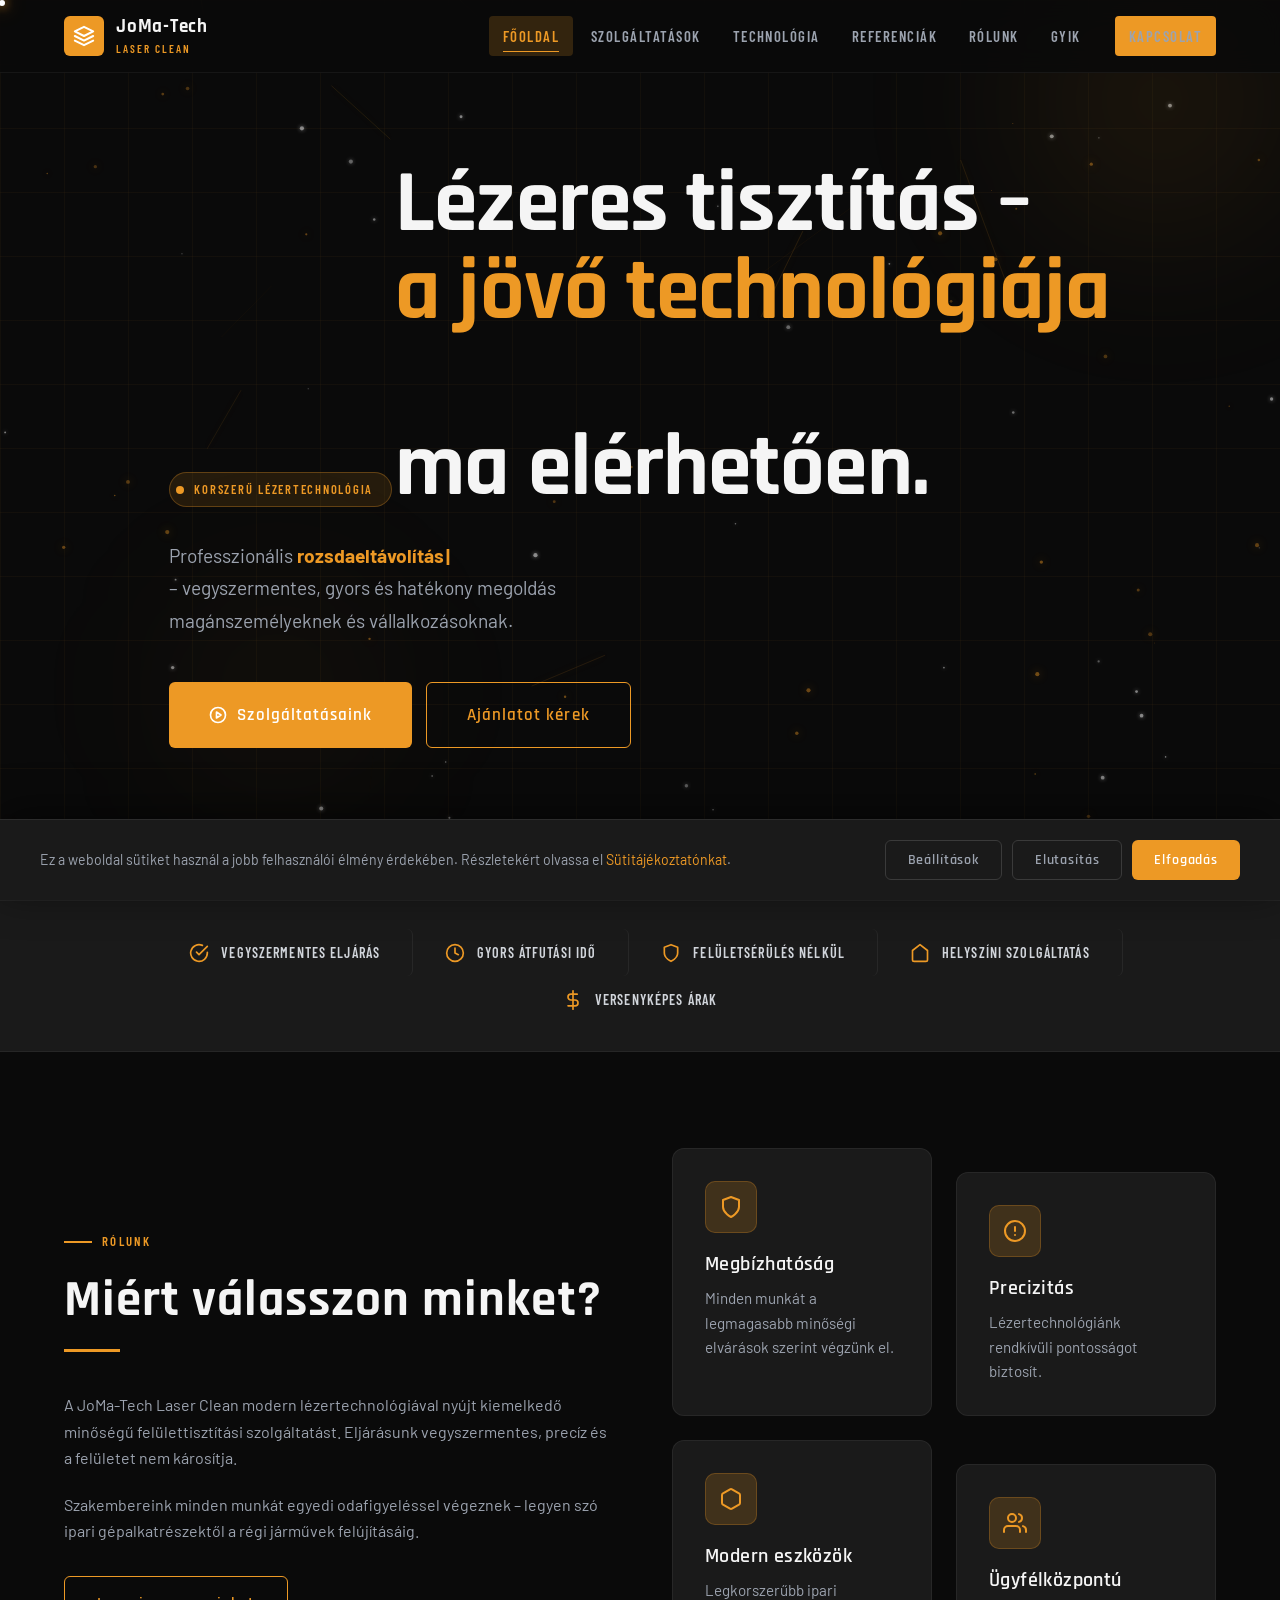
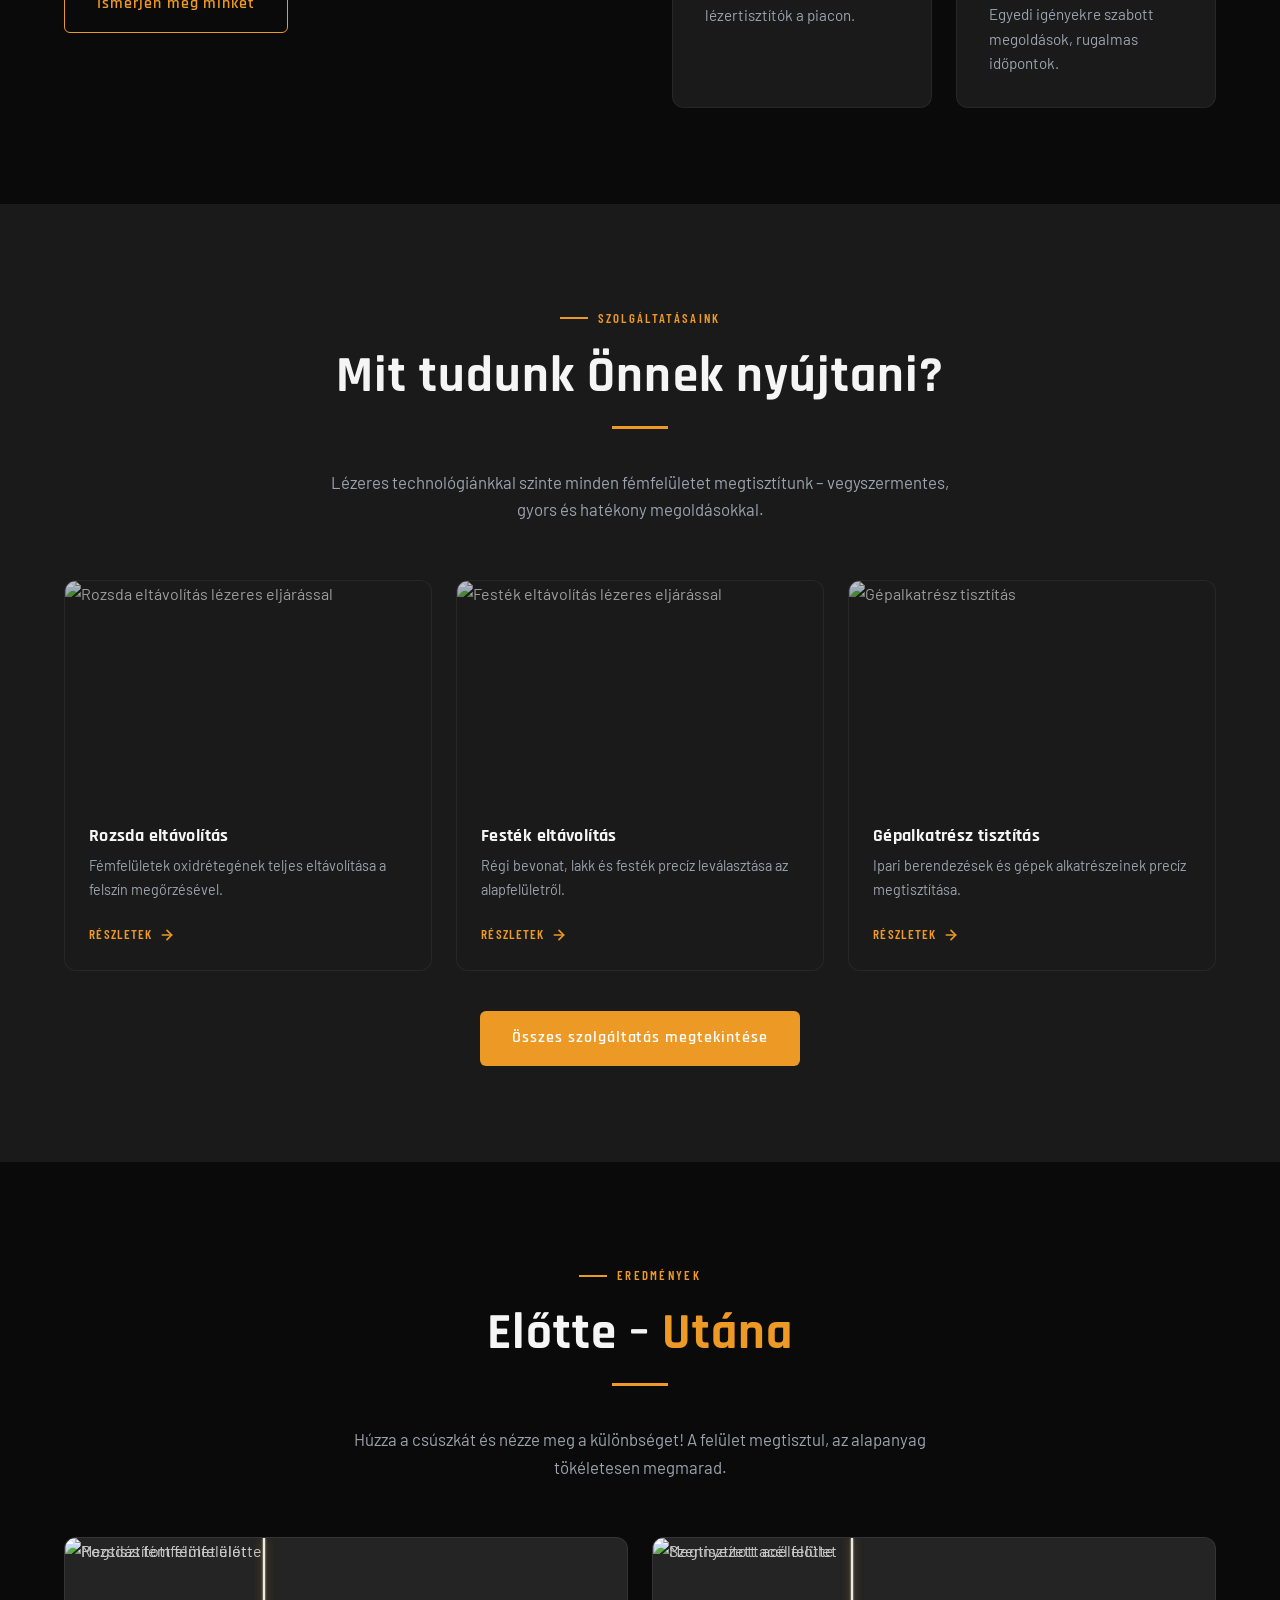
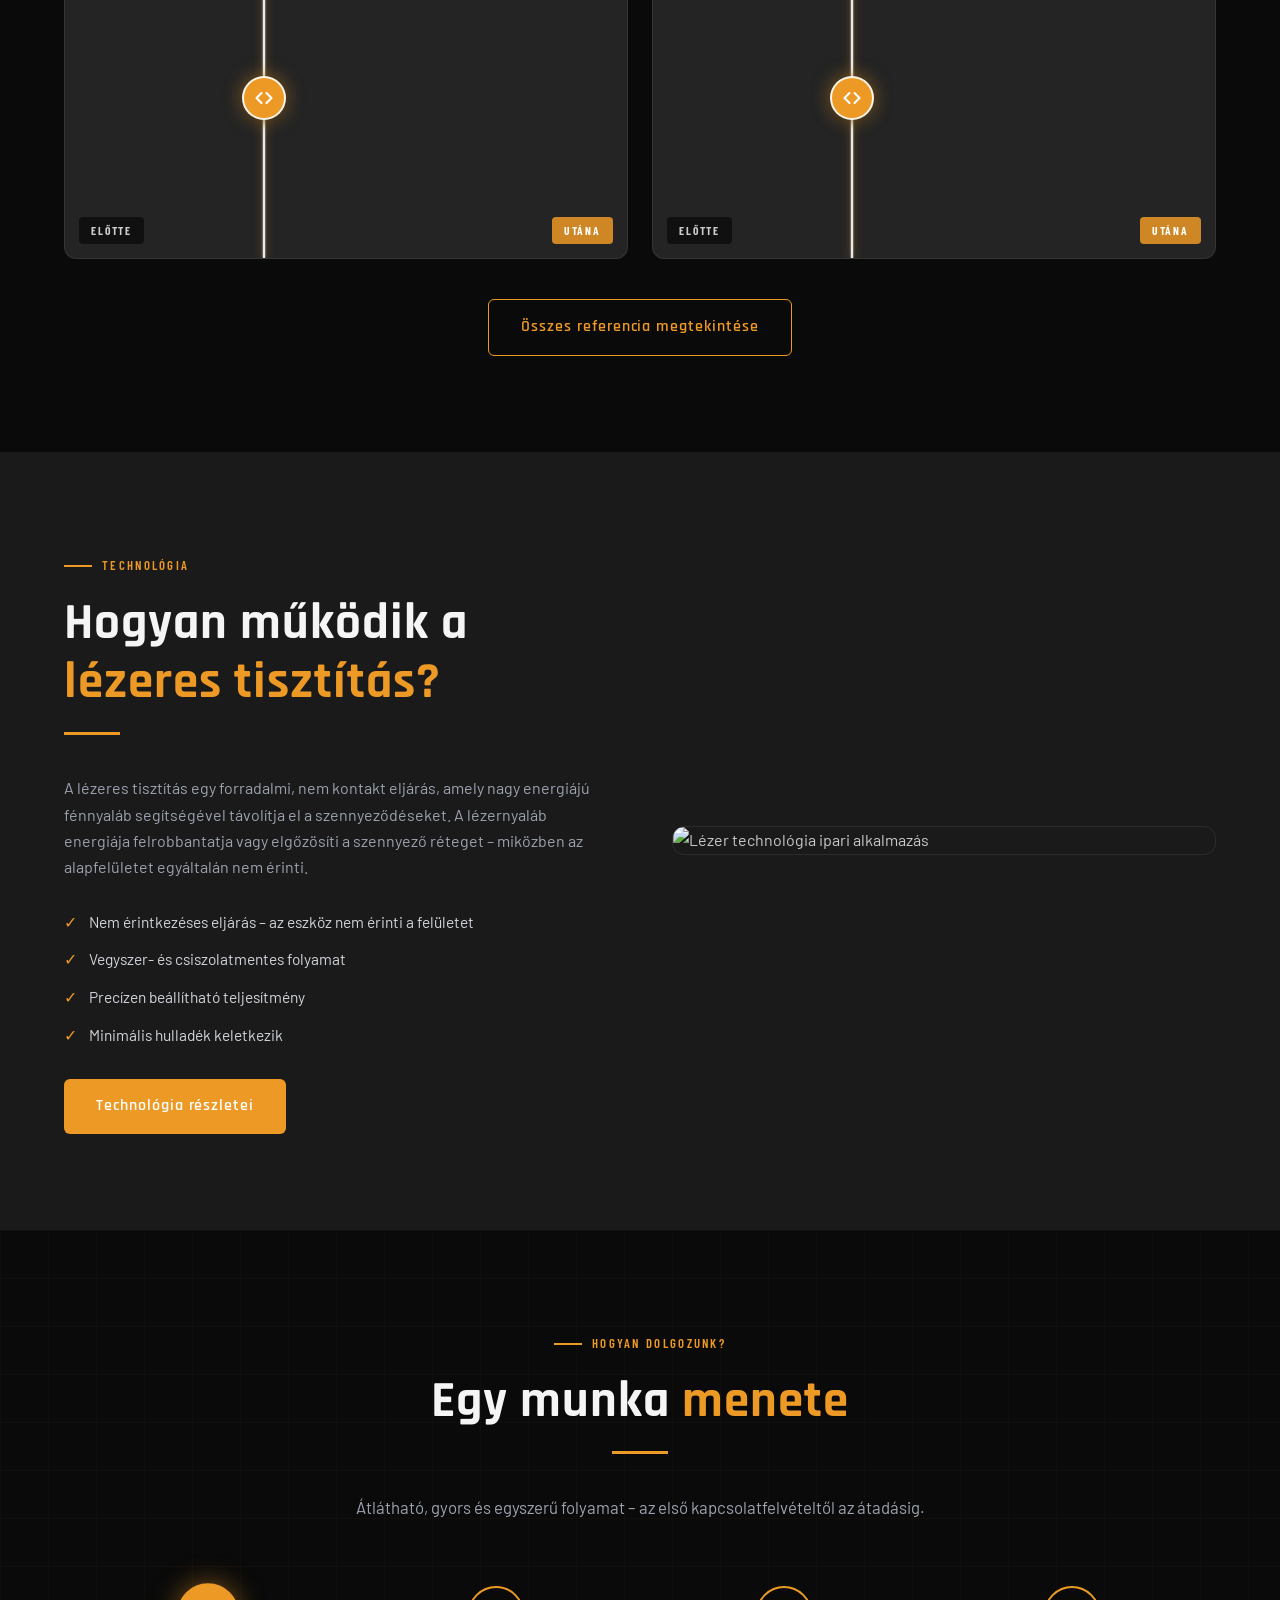
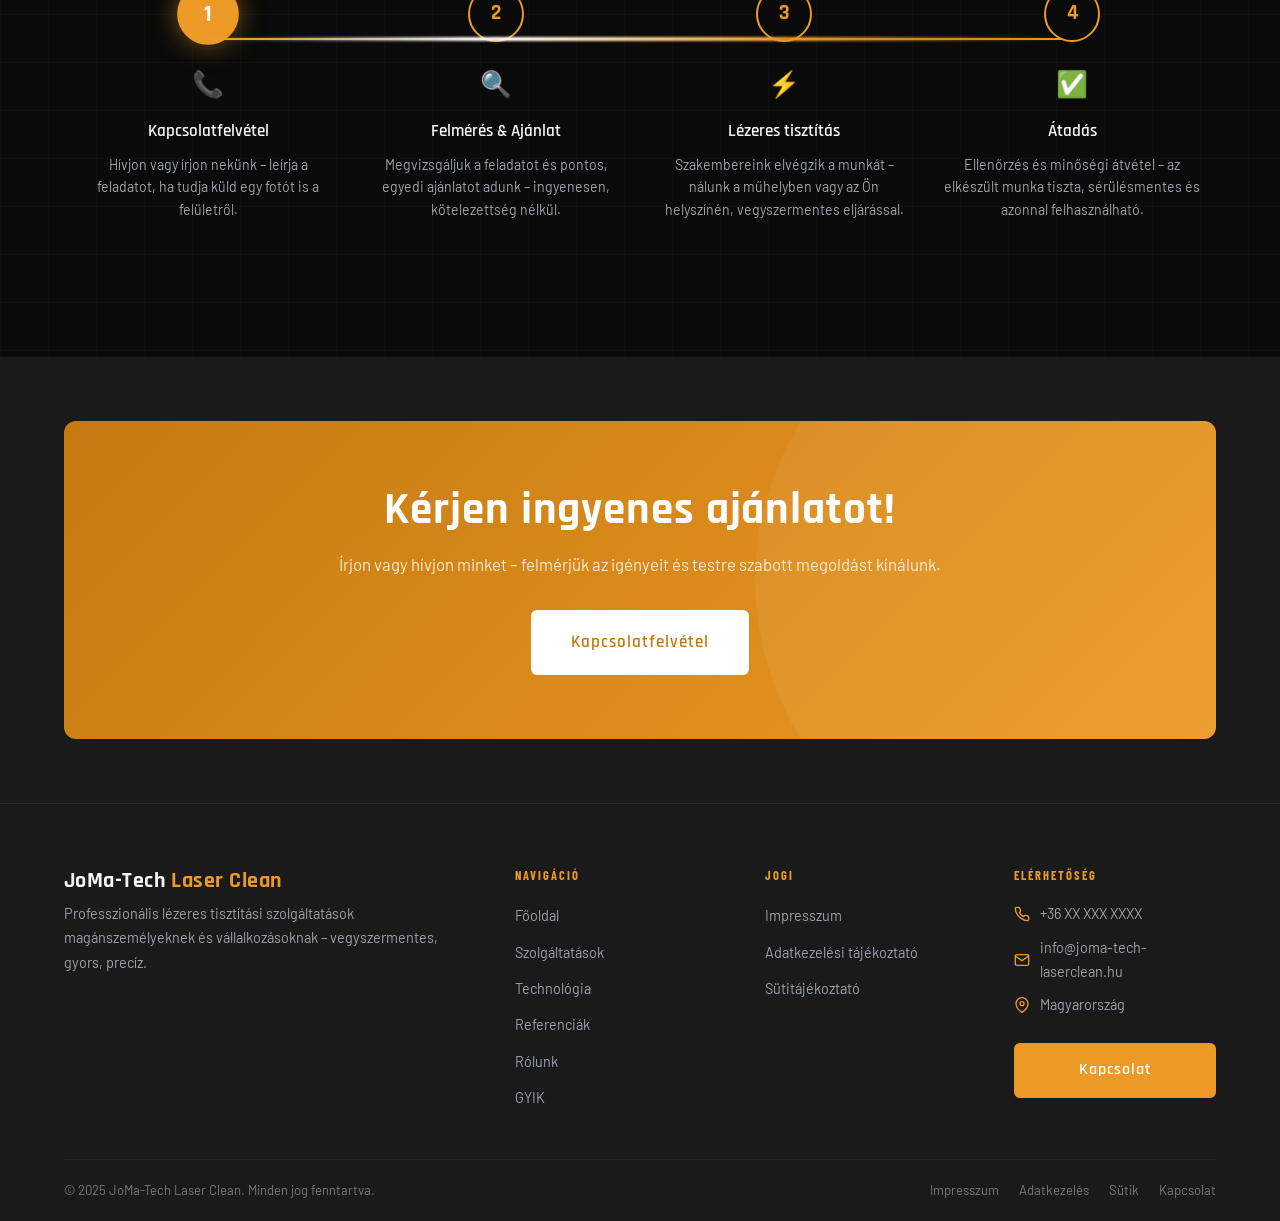
==== index.html @ 131045b5 "Add files via upload" ====
<!DOCTYPE html>
<html lang="hu">
<head>
  <meta charset="UTF-8">
  <meta name="viewport" content="width=device-width, initial-scale=1.0">
  <meta name="description" content="Lézeres rozsdaeltávolítás, festékeltávolítás és fémtisztítás vegyszermentes technológiával. Gyors, precíz, helyszíni szolgáltatás magánszemélyeknek és vállalkozásoknak.">
  <meta name="keywords" content="lézeres tisztítás, rozsdaeltávolítás, festékeltávolítás, fémtisztítás, lézer tisztítás, JoMa-Tech, Laser Clean, vegyszermentes tisztítás">
  <meta name="author" content="JoMa-Tech Laser Clean">
  <meta name="robots" content="index, follow">
  <meta name="theme-color" content="#ED9925">
  <link rel="canonical" href="https://joma-tech-laserclean.hu/">

  <!-- Open Graph -->
  <meta property="og:type" content="website">
  <meta property="og:title" content="JoMa-Tech Laser Clean – Professzionális Lézeres Tisztítás Magyarországon">
  <meta property="og:description" content="Lézeres rozsdaeltávolítás, festékeltávolítás és fémtisztítás vegyszermentes technológiával. Gyors, precíz, helyszíni szolgáltatás magánszemélyeknek és vállalkozásoknak.">
  <meta property="og:url" content="https://joma-tech-laserclean.hu/">
  <meta property="og:image" content="https://joma-tech-laserclean.hu/assets/img/og-image.jpg">
  <meta property="og:image:width" content="1200">
  <meta property="og:image:height" content="630">
  <meta property="og:locale" content="hu_HU">
  <meta property="og:site_name" content="JoMa-Tech Laser Clean">

  <!-- Twitter Card -->
  <meta name="twitter:card" content="summary_large_image">
  <meta name="twitter:title" content="JoMa-Tech Laser Clean – Professzionális Lézeres Tisztítás Magyarországon">
  <meta name="twitter:description" content="Lézeres rozsdaeltávolítás, festékeltávolítás és fémtisztítás vegyszermentes technológiával. Gyors, precíz, helyszíni szolgáltatás magánszemélyeknek és vállalkozásoknak.">
  <meta name="twitter:image" content="https://joma-tech-laserclean.hu/assets/img/og-image.jpg">

  <title>JoMa-Tech Laser Clean – Professzionális Lézeres Tisztítás Magyarországon</title>
  <link rel="stylesheet" href="assets/css/style.css">
  <link rel="preconnect" href="https://fonts.googleapis.com">
  <link rel="preconnect" href="https://fonts.gstatic.com" crossorigin>
  <script type="application/ld+json">
  {
    "@context": "https://schema.org",
    "@type": "LocalBusiness",
    "name": "JoMa-Tech Laser Clean",
    "url": "https://joma-tech-laserclean.hu/",
    "description": "Lézeres rozsdaeltávolítás, festékeltávolítás és fémtisztítás vegyszermentes technológiával. Gyors, precíz, helyszíni szolgáltatás magánszemélyeknek és vállalkozásoknak.",
    "logo": "https://joma-tech-laserclean.hu/assets/img/logo.png",
    "image": "https://joma-tech-laserclean.hu/assets/img/og-image.jpg", "serviceType": "Lézeres tisztítás", "areaServed": "Magyarország", "priceRange": "$$"
  }
  </script>
</head>
<body>

<!-- HEADER -->
<header id="site-header">
  <div class="container">
    <nav class="nav-wrap">
      <a href="index.html" class="nav-logo">
        <div class="nav-logo-icon">
          <svg width="22" height="22" viewBox="0 0 24 24" fill="none" stroke="#fff" stroke-width="2.2" stroke-linecap="round" stroke-linejoin="round"><path d="M12 2L2 7l10 5 10-5-10-5z"/><path d="M2 17l10 5 10-5"/><path d="M2 12l10 5 10-5"/></svg>
        </div>
        <div class="nav-logo-text">
          <strong>JoMa-Tech</strong>
          <span>Laser Clean</span>
        </div>
      </a>
      <div class="nav-links">
        <a href="index.html" class="active">Főoldal</a>
        <a href="szolgaltatasok.html">Szolgáltatások</a>
        <a href="technologia.html">Technológia</a>
        <a href="referenciak.html">Referenciák</a>
        <a href="rolunk.html">Rólunk</a>
        <a href="gyik.html">GYIK</a>
        <a href="kapcsolat.html" class="nav-cta btn btn-primary">Kapcsolat</a>
      </div>
      <button class="nav-toggle" aria-label="Menü megnyitása">
        <span></span><span></span><span></span>
      </button>
    </nav>
    <nav class="nav-mobile">
      <a href="index.html">Főoldal</a>
      <a href="szolgaltatasok.html">Szolgáltatások</a>
      <a href="technologia.html">Technológia</a>
      <a href="referenciak.html">Referenciák</a>
      <a href="rolunk.html">Rólunk</a>
      <a href="gyik.html">GYIK</a>
      <a href="kapcsolat.html" class="btn btn-primary">Kapcsolatfelvétel</a>
    </nav>
  </div>
</header>

<!-- HERO -->
<section class="hero">
  <div class="hero-bg">
    <img src="https://images.unsplash.com/photo-1565793298595-6a879b1d9492?w=1600&q=80" alt="Lézeres fémtisztítás műhely" loading="eager">
  </div>
  <div class="hero-grid"></div>
  <canvas id="laser-canvas" aria-hidden="true"></canvas>
  <div class="hero-orb hero-orb-1" aria-hidden="true"></div>
  <div class="hero-orb hero-orb-2" aria-hidden="true"></div>
  <div class="container">
    <div class="hero-content">
      <div class="hero-badge">
        <span class="hero-badge-dot"></span>
        <span>Korszerű lézertechnológia</span>
      </div>
      <h1 class="glitch" data-text="Lézeres tisztítás">
        Lézeres tisztítás –<br>
        <em>a jövő technológiája</em><br>
        ma elérhetően.
      </h1>
      <p class="hero-desc">
        Professzionális <strong id="typewriter-text" style="color:var(--orange);min-width:180px;display:inline-block;"></strong><br>
        – vegyszermentes, gyors és hatékony megoldás magánszemélyeknek és vállalkozásoknak.
      </p>
      <div class="hero-actions">
        <a href="szolgaltatasok.html" class="btn btn-primary btn-lg">
          <svg width="18" height="18" viewBox="0 0 24 24" fill="none" stroke="currentColor" stroke-width="2.2" stroke-linecap="round" stroke-linejoin="round"><circle cx="12" cy="12" r="10"/><polygon points="10,8 16,12 10,16"/></svg>
          Szolgáltatásaink
        </a>
        <a href="kapcsolat.html" class="btn btn-outline btn-lg">Ajánlatot kérek</a>
      </div>
    </div>
  </div>
</section>

<!-- FEATURE STRIP -->
<div class="feature-strip">
  <div class="container">
    <div class="feature-strip-inner">
      <div class="feature-strip-item">
        <svg class="feature-strip-icon" width="20" height="20" viewBox="0 0 24 24" fill="none" stroke="currentColor" stroke-width="2" stroke-linecap="round" stroke-linejoin="round"><path d="M22 11.08V12a10 10 0 1 1-5.93-9.14"/><polyline points="22 4 12 14.01 9 11.01"/></svg>
        <span class="feature-strip-text">Vegyszermentes eljárás</span>
      </div>
      <div class="feature-strip-item">
        <svg class="feature-strip-icon" width="20" height="20" viewBox="0 0 24 24" fill="none" stroke="currentColor" stroke-width="2" stroke-linecap="round" stroke-linejoin="round"><circle cx="12" cy="12" r="10"/><polyline points="12 6 12 12 16 14"/></svg>
        <span class="feature-strip-text">Gyors átfutási idő</span>
      </div>
      <div class="feature-strip-item">
        <svg class="feature-strip-icon" width="20" height="20" viewBox="0 0 24 24" fill="none" stroke="currentColor" stroke-width="2" stroke-linecap="round" stroke-linejoin="round"><path d="M12 22s8-4 8-10V5l-8-3-8 3v7c0 6 8 10 8 10z"/></svg>
        <span class="feature-strip-text">Felületsérülés nélkül</span>
      </div>
      <div class="feature-strip-item">
        <svg class="feature-strip-icon" width="20" height="20" viewBox="0 0 24 24" fill="none" stroke="currentColor" stroke-width="2" stroke-linecap="round" stroke-linejoin="round"><path d="M3 9l9-7 9 7v11a2 2 0 0 1-2 2H5a2 2 0 0 1-2-2z"/></svg>
        <span class="feature-strip-text">Helyszíni szolgáltatás</span>
      </div>
      <div class="feature-strip-item">
        <svg class="feature-strip-icon" width="20" height="20" viewBox="0 0 24 24" fill="none" stroke="currentColor" stroke-width="2" stroke-linecap="round" stroke-linejoin="round"><line x1="12" y1="1" x2="12" y2="23"/><path d="M17 5H9.5a3.5 3.5 0 0 0 0 7h5a3.5 3.5 0 0 1 0 7H6"/></svg>
        <span class="feature-strip-text">Versenyképes árak</span>
      </div>
    </div>
  </div>
</div>

<!-- ABOUT SHORT -->
<section class="section-pad">
  <div class="container">
    <div class="layout-two-col">
      <div data-aos="slide-right">
        <span class="section-label">Rólunk</span>
        <h2 class="section-title">Miért válasszon minket?</h2>
        <div class="divider"></div>
        <p class="text-silver mb-20">A JoMa-Tech Laser Clean modern lézertechnológiával nyújt kiemelkedő minőségű felülettisztítási szolgáltatást. Eljárásunk vegyszermentes, precíz és a felületet nem károsítja.</p>
        <p class="text-silver mb-32">Szakembereink minden munkát egyedi odafigyeléssel végeznek – legyen szó ipari gépalkatrészektől a régi járművek felújításáig.</p>
        <a href="rolunk.html" class="btn btn-outline">Ismerjen meg minket</a>
      </div>
      <div data-aos="slide-left" class="grid-2">
        <div class="card">
          <div class="card-icon"><svg width="24" height="24" viewBox="0 0 24 24" fill="none" stroke="currentColor" stroke-width="2" stroke-linecap="round" stroke-linejoin="round"><path d="M12 22s8-4 8-10V5l-8-3-8 3v7c0 6 8 10 8 10z"/></svg></div>
          <h3>Megbízhatóság</h3>
          <p>Minden munkát a legmagasabb minőségi elvárások szerint végzünk el.</p>
        </div>
        <div class="card card-offset">
          <div class="card-icon"><svg width="24" height="24" viewBox="0 0 24 24" fill="none" stroke="currentColor" stroke-width="2" stroke-linecap="round" stroke-linejoin="round"><circle cx="12" cy="12" r="10"/><line x1="12" y1="8" x2="12" y2="12"/><line x1="12" y1="16" x2="12.01" y2="16"/></svg></div>
          <h3>Precizitás</h3>
          <p>Lézertechnológiánk rendkívüli pontosságot biztosít.</p>
        </div>
        <div class="card">
          <div class="card-icon"><svg width="24" height="24" viewBox="0 0 24 24" fill="none" stroke="currentColor" stroke-width="2" stroke-linecap="round" stroke-linejoin="round"><path d="M21 16V8a2 2 0 0 0-1-1.73l-7-4a2 2 0 0 0-2 0l-7 4A2 2 0 0 0 3 8v8a2 2 0 0 0 1 1.73l7 4a2 2 0 0 0 2 0l7-4A2 2 0 0 0 21 16z"/></svg></div>
          <h3>Modern eszközök</h3>
          <p>Legkorszerűbb ipari lézertisztítók a piacon.</p>
        </div>
        <div class="card card-offset">
          <div class="card-icon"><svg width="24" height="24" viewBox="0 0 24 24" fill="none" stroke="currentColor" stroke-width="2" stroke-linecap="round" stroke-linejoin="round"><path d="M17 21v-2a4 4 0 0 0-4-4H5a4 4 0 0 0-4 4v2"/><circle cx="9" cy="7" r="4"/><path d="M23 21v-2a4 4 0 0 0-3-3.87"/><path d="M16 3.13a4 4 0 0 1 0 7.75"/></svg></div>
          <h3>Ügyfélközpontú</h3>
          <p>Egyedi igényekre szabott megoldások, rugalmas időpontok.</p>
        </div>
      </div>
    </div>
  </div>
</section>

<!-- SERVICES PREVIEW -->
<section class="section-pad bg-anthracite">
  <div class="container">
    <div class="text-center" data-aos="fade-up">
      <span class="section-label">Szolgáltatásaink</span>
      <h2 class="section-title">Mit tudunk Önnek nyújtani?</h2>
      <div class="divider center"></div>
      <p class="section-sub center">Lézeres technológiánkkal szinte minden fémfelületet megtisztítunk – vegyszermentes, gyors és hatékony megoldásokkal.</p>
    </div>
    <div class="grid-3 mb-40">
      <div class="service-card" data-aos="fade-up">
        <img class="service-card-img" src="https://images.unsplash.com/photo-1558618666-fcd25c85cd64?w=600&q=75" alt="Rozsda eltávolítás lézeres eljárással" loading="lazy">
        <div class="service-card-body">
          <h3>Rozsda eltávolítás</h3>
          <p>Fémfelületek oxidrétegének teljes eltávolítása a felszín megőrzésével.</p>
          <a href="szolgaltatasok.html#rozsda" class="service-card-arrow">Részletek <svg width="16" height="16" viewBox="0 0 24 24" fill="none" stroke="currentColor" stroke-width="2.5" stroke-linecap="round" stroke-linejoin="round"><line x1="5" y1="12" x2="19" y2="12"/><polyline points="12 5 19 12 12 19"/></svg></a>
        </div>
      </div>
      <div class="service-card" data-aos="fade-up" data-aos-delay="100">
        <img class="service-card-img" src="https://images.unsplash.com/photo-1504328345606-18bbc8c9d7d1?w=600&q=75" alt="Festék eltávolítás lézeres eljárással" loading="lazy">
        <div class="service-card-body">
          <h3>Festék eltávolítás</h3>
          <p>Régi bevonat, lakk és festék precíz leválasztása az alapfelületről.</p>
          <a href="szolgaltatasok.html#festek" class="service-card-arrow">Részletek <svg width="16" height="16" viewBox="0 0 24 24" fill="none" stroke="currentColor" stroke-width="2.5" stroke-linecap="round" stroke-linejoin="round"><line x1="5" y1="12" x2="19" y2="12"/><polyline points="12 5 19 12 12 19"/></svg></a>
        </div>
      </div>
      <div class="service-card" data-aos="fade-up" data-aos-delay="200">
        <img class="service-card-img" src="https://images.unsplash.com/photo-1581091226825-a6a2a5aee158?w=600&q=75" alt="Gépalkatrész tisztítás" loading="lazy">
        <div class="service-card-body">
          <h3>Gépalkatrész tisztítás</h3>
          <p>Ipari berendezések és gépek alkatrészeinek precíz megtisztítása.</p>
          <a href="szolgaltatasok.html#gep" class="service-card-arrow">Részletek <svg width="16" height="16" viewBox="0 0 24 24" fill="none" stroke="currentColor" stroke-width="2.5" stroke-linecap="round" stroke-linejoin="round"><line x1="5" y1="12" x2="19" y2="12"/><polyline points="12 5 19 12 12 19"/></svg></a>
        </div>
      </div>
    </div>
    <div class="text-center">
      <a href="szolgaltatasok.html" class="btn btn-primary">Összes szolgáltatás megtekintése</a>
    </div>
  </div>
</section>

<!-- BEFORE / AFTER – Interaktív csúszka -->
<section class="section-pad">
  <div class="container">
    <div class="text-center" data-aos="fade-up">
      <span class="section-label">Eredmények</span>
      <h2 class="section-title">Előtte – <span>Utána</span></h2>
      <div class="divider center"></div>
      <p class="section-sub center">Húzza a csúszkát és nézze meg a különbséget! A felület megtisztul, az alapanyag tökéletesen megmarad.</p>
    </div>
    <div class="grid-2">

      <div class="ba-slider-wrap" data-aos="fade-up">
        <img class="ba-slider-after" src="https://images.unsplash.com/photo-1565793298595-6a879b1d9492?w=700&q=80" alt="Megtisztított fémfelület" loading="lazy">
        <div class="ba-slider-before">
          <img src="https://images.unsplash.com/photo-1558618666-fcd25c85cd64?w=700&q=80" alt="Rozsdás fémfelület előtte" loading="lazy">
        </div>
        <div class="ba-slider-line"></div>
        <div class="ba-slider-btn"><svg width="20" height="20" viewBox="0 0 24 24" fill="none" stroke="#fff" stroke-width="2.5" stroke-linecap="round" stroke-linejoin="round"><polyline points="9 18 3 12 9 6"/><polyline points="15 6 21 12 15 18"/></svg></div>
        <span class="ba-slider-label before">Előtte</span>
        <span class="ba-slider-label after">Utána</span>
      </div>

      <div class="ba-slider-wrap" data-aos="fade-up" data-aos-delay="150">
        <img class="ba-slider-after" src="https://images.unsplash.com/photo-1581091226825-a6a2a5aee158?w=700&q=80" alt="Megtisztított acélfelület" loading="lazy">
        <div class="ba-slider-before">
          <img src="https://images.unsplash.com/photo-1504328345606-18bbc8c9d7d1?w=700&q=80" alt="Szennyezett acél előtte" loading="lazy">
        </div>
        <div class="ba-slider-line"></div>
        <div class="ba-slider-btn"><svg width="20" height="20" viewBox="0 0 24 24" fill="none" stroke="#fff" stroke-width="2.5" stroke-linecap="round" stroke-linejoin="round"><polyline points="9 18 3 12 9 6"/><polyline points="15 6 21 12 15 18"/></svg></div>
        <span class="ba-slider-label before">Előtte</span>
        <span class="ba-slider-label after">Utána</span>
      </div>

    </div>
    <div class="text-center mt-40">
      <a href="referenciak.html" class="btn btn-outline">Összes referencia megtekintése</a>
    </div>
  </div>
</section>

<!-- TECH PREVIEW -->
<section class="section-pad bg-anthracite">
  <div class="container">
    <div class="layout-two-col">
      <div data-aos="slide-right">
        <span class="section-label">Technológia</span>
        <h2 class="section-title">Hogyan működik a <span>lézeres tisztítás?</span></h2>
        <div class="divider"></div>
        <p class="text-silver mb-28">A lézeres tisztítás egy forradalmi, nem kontakt eljárás, amely nagy energiájú fénnyaláb segítségével távolítja el a szennyeződéseket. A lézernyaláb energiája felrobbantatja vagy elgőzösíti a szennyező réteget – miközben az alapfelületet egyáltalán nem érinti.</p>
        <ul class="check-list mb-32">
          <li><span class="check-icon">✓</span> Nem érintkezéses eljárás – az eszköz nem érinti a felületet</li>
          <li><span class="check-icon">✓</span> Vegyszer- és csiszolatmentes folyamat</li>
          <li><span class="check-icon">✓</span> Precízen beállítható teljesítmény</li>
          <li><span class="check-icon">✓</span> Minimális hulladék keletkezik</li>
        </ul>
        <a href="technologia.html" class="btn btn-primary">Technológia részletei</a>
      </div>
      <div data-aos="slide-left">
        <img src="https://images.unsplash.com/photo-1581091226825-a6a2a5aee158?w=700&q=80" alt="Lézer technológia ipari alkalmazás" class="img-rounded" loading="lazy">
      </div>
    </div>
  </div>
</section>

<!-- MUNKAFOLYAMAT IDŐVONAL -->
<section class="section-pad folyamat-section">
  <div class="container">
    <div class="text-center" data-aos="fade-up" style="margin-bottom:64px;">
      <span class="section-label">Hogyan dolgozunk?</span>
      <h2 class="section-title">Egy munka <span>menete</span></h2>
      <div class="divider center"></div>
      <p class="section-sub center">Átlátható, gyors és egyszerű folyamat – az első kapcsolatfelvételtől az átadásig.</p>
    </div>
    <div class="folyamat-grid">
      <div class="folyamat-laser"></div>

      <div class="folyamat-lepes">
        <div class="folyamat-szam">1</div>
        <span class="folyamat-ikon">📞</span>
        <div class="folyamat-cim">Kapcsolatfelvétel</div>
        <p class="folyamat-leiras">Hívjon vagy írjon nekünk – leírja a feladatot, ha tudja küld egy fotót is a felületről.</p>
      </div>

      <div class="folyamat-lepes">
        <div class="folyamat-szam">2</div>
        <span class="folyamat-ikon">🔍</span>
        <div class="folyamat-cim">Felmérés & Ajánlat</div>
        <p class="folyamat-leiras">Megvizsgáljuk a feladatot és pontos, egyedi ajánlatot adunk – ingyenesen, kötelezettség nélkül.</p>
      </div>

      <div class="folyamat-lepes">
        <div class="folyamat-szam">3</div>
        <span class="folyamat-ikon">⚡</span>
        <div class="folyamat-cim">Lézeres tisztítás</div>
        <p class="folyamat-leiras">Szakembereink elvégzik a munkát – nálunk a műhelyben vagy az Ön helyszínén, vegyszermentes eljárással.</p>
      </div>

      <div class="folyamat-lepes">
        <div class="folyamat-szam">4</div>
        <span class="folyamat-ikon">✅</span>
        <div class="folyamat-cim">Átadás</div>
        <p class="folyamat-leiras">Ellenőrzés és minőségi átvétel – az elkészült munka tiszta, sérülésmentes és azonnal felhasználható.</p>
      </div>

    </div>
  </div>
</section>

<!-- CTA -->
<section class="section-pad-sm bg-anthracite">
  <div class="container">
    <div class="cta-banner" data-aos="zoom-in">
      <h2>Kérjen ingyenes ajánlatot!</h2>
      <p>Írjon vagy hívjon minket – felmérjük az igényeit és testre szabott megoldást kínálunk.</p>
      <a href="kapcsolat.html" class="btn btn-primary btn-lg">Kapcsolatfelvétel</a>
    </div>
  </div>
</section>

<!-- FOOTER -->
<footer id="site-footer">
  <div class="container">
    <div class="footer-grid">
      <div class="footer-brand">
        <h3>JoMa-Tech <span class="text-orange">Laser Clean</span></h3>
        <p>Professzionális lézeres tisztítási szolgáltatások magánszemélyeknek és vállalkozásoknak – vegyszermentes, gyors, precíz.</p>
      </div>
      <div class="footer-col">
        <h4>Navigáció</h4>
        <ul>
          <li><a href="index.html">Főoldal</a></li>
          <li><a href="szolgaltatasok.html">Szolgáltatások</a></li>
          <li><a href="technologia.html">Technológia</a></li>
          <li><a href="referenciak.html">Referenciák</a></li>
          <li><a href="rolunk.html">Rólunk</a></li>
          <li><a href="gyik.html">GYIK</a></li>
        </ul>
      </div>
      <div class="footer-col">
        <h4>Jogi</h4>
        <ul>
          <li><a href="impresszum.html">Impresszum</a></li>
          <li><a href="adatkezeles.html">Adatkezelési tájékoztató</a></li>
          <li><a href="cookie-tajekoztato.html">Sütitájékoztató</a></li>
        </ul>
      </div>
      <div class="footer-col">
        <h4>Elérhetőség</h4>
        <div class="footer-contact-item">
          <svg width="16" height="16" viewBox="0 0 24 24" fill="none" stroke="currentColor" stroke-width="2" stroke-linecap="round" stroke-linejoin="round"><path d="M22 16.92v3a2 2 0 0 1-2.18 2 19.79 19.79 0 0 1-8.63-3.07A19.5 19.5 0 0 1 4.99 13a19.79 19.79 0 0 1-3.07-8.67A2 2 0 0 1 3.92 2h3a2 2 0 0 1 2 1.72c.127.96.361 1.903.7 2.81a2 2 0 0 1-.45 2.11L8.09 9.91a16 16 0 0 0 6 6l1.27-1.27a2 2 0 0 1 2.11-.45c.907.339 1.85.573 2.81.7A2 2 0 0 1 22 16.92z"/></svg>
          <a href="tel:+36XXXXXXXXX" style="color:var(--silver);">+36 XX XXX XXXX</a>
        </div>
        <div class="footer-contact-item">
          <svg width="16" height="16" viewBox="0 0 24 24" fill="none" stroke="currentColor" stroke-width="2" stroke-linecap="round" stroke-linejoin="round"><path d="M4 4h16c1.1 0 2 .9 2 2v12c0 1.1-.9 2-2 2H4c-1.1 0-2-.9-2-2V6c0-1.1.9-2 2-2z"/><polyline points="22,6 12,13 2,6"/></svg>
          <a href="mailto:info@joma-tech-laserclean.hu" style="color:var(--silver);">info@joma-tech-laserclean.hu</a>
        </div>
        <div class="footer-contact-item">
          <svg width="16" height="16" viewBox="0 0 24 24" fill="none" stroke="currentColor" stroke-width="2" stroke-linecap="round" stroke-linejoin="round"><path d="M21 10c0 7-9 13-9 13s-9-6-9-13a9 9 0 0 1 18 0z"/><circle cx="12" cy="10" r="3"/></svg>
          <span>Magyarország</span>
        </div>
        <a href="kapcsolat.html" class="btn btn-primary footer-contact-btn">Kapcsolat</a>
      </div>
    </div>
    <div class="footer-bottom">
      <p>© 2025 JoMa-Tech Laser Clean. Minden jog fenntartva.</p>
      <div class="footer-legal">
        <a href="impresszum.html">Impresszum</a>
        <a href="adatkezeles.html">Adatkezelés</a>
        <a href="cookie-tajekoztato.html">Sütik</a>
        <a href="kapcsolat.html">Kapcsolat</a>
      </div>
    </div>
  </div>
</footer>

<button id="back-to-top" aria-label="Vissza a tetejére">
  <svg width="20" height="20" viewBox="0 0 24 24" fill="none" stroke="currentColor" stroke-width="2.5" stroke-linecap="round" stroke-linejoin="round"><polyline points="18 15 12 9 6 15"></polyline></svg>
</button>

<div id="cookie-banner">
  <div class="cookie-inner">
    <p class="cookie-text">Ez a weboldal sütiket használ a jobb felhasználói élmény érdekében. Részletekért olvassa el <a href="cookie-tajekoztato.html">Sütitájékoztatónkat</a>.</p>
    <div class="cookie-actions">
      <button id="cookie-settings" class="btn btn-ghost">Beállítások</button>
      <button id="cookie-reject" class="btn btn-ghost">Elutasítás</button>
      <button id="cookie-accept" class="btn btn-primary">Elfogadás</button>
    </div>
  </div>
</div>

<script src="assets/js/main.js"></script>
</body>
</html>
---- assets/css/style.css ----
/* ============================================================
   JoMa-Tech Laser Clean — style.css
   Design: Industrial-premium, dark tech aesthetic
   ============================================================ */

/* --- Google Fonts --- */
@import url('https://fonts.googleapis.com/css2?family=Rajdhani:wght@400;500;600;700&family=Barlow:ital,wght@0,300;0,400;0,500;0,600;1,300&family=Barlow+Condensed:wght@400;600;700&display=swap');

/* --- CSS Variables --- */
:root {
  --black:       #0a0a0a;
  --anthracite:  #1a1a1a;
  --dark-gray:   #242424;
  --mid-gray:    #3a3a3a;
  --silver:      #9ca3af;
  --light-silver:#d1d5db;
  --white:       #f5f5f5;
  --orange:      #ED9925;
  --orange-dark: #C47A10;
  --orange-glow: rgba(237,153,37,0.18);
  --text-body:   #c9c9c9;
  --text-muted:  #7a7a7a;

  --font-display: 'Rajdhani', sans-serif;
  --font-body:    'Barlow', sans-serif;
  --font-cond:    'Barlow Condensed', sans-serif;

  --radius:  6px;
  --radius-lg: 12px;
  --shadow:  0 4px 24px rgba(0,0,0,0.55);
  --shadow-orange: 0 0 32px rgba(237,153,37,0.25);
  --transition: 0.3s cubic-bezier(0.4,0,0.2,1);
}

/* --- Reset & Base --- */
*, *::before, *::after { box-sizing: border-box; margin: 0; padding: 0; }
html { scroll-behavior: smooth; font-size: 16px; }
body {
  font-family: var(--font-body);
  background: var(--black);
  color: var(--text-body);
  line-height: 1.65;
  overflow-x: hidden;
}
img { max-width: 100%; height: auto; display: block; }
a { color: var(--orange); text-decoration: none; transition: color var(--transition); }
a:hover { color: #fff; }
ul { list-style: none; }
h1,h2,h3,h4,h5,h6 {
  font-family: var(--font-display);
  color: var(--white);
  line-height: 1.15;
  letter-spacing: 0.02em;
}

/* --- Utility --- */
.container { max-width: 1200px; margin: 0 auto; padding: 0 24px; }
.section-pad { padding: 96px 0; }
.section-pad-sm { padding: 64px 0; }
.text-orange { color: var(--orange); }
.text-silver { color: var(--silver); }
.text-center { text-align: center; }
.sr-only { position: absolute; width: 1px; height: 1px; overflow: hidden; clip: rect(0,0,0,0); }

/* Section label */
.section-label {
  display: inline-flex;
  align-items: center;
  gap: 10px;
  font-family: var(--font-cond);
  font-size: 0.8rem;
  font-weight: 600;
  letter-spacing: 0.18em;
  text-transform: uppercase;
  color: var(--orange);
  margin-bottom: 18px;
}
.section-label::before {
  content: '';
  display: block;
  width: 28px; height: 2px;
  background: var(--orange);
}

/* Section title */
.section-title {
  font-size: clamp(2rem, 5vw, 3.2rem);
  font-weight: 700;
  margin-bottom: 20px;
}
.section-title span { color: var(--orange); }
.section-sub {
  font-size: 1.05rem;
  color: var(--silver);
  max-width: 640px;
  margin-bottom: 56px;
}
.section-sub.center { margin: 0 auto 56px; }

/* Divider */
.divider {
  width: 56px; height: 3px;
  background: var(--orange);
  margin: 20px 0 40px;
}
.divider.center { margin: 20px auto 40px; }

/* --- Buttons --- */
.btn {
  display: inline-flex;
  align-items: center;
  gap: 10px;
  font-family: var(--font-display);
  font-size: 1rem;
  font-weight: 600;
  letter-spacing: 0.06em;
  padding: 14px 32px;
  border-radius: var(--radius);
  border: none;
  cursor: pointer;
  transition: all var(--transition);
  white-space: nowrap;
}
.btn-primary {
  background: var(--orange);
  color: #fff;
}
.btn-primary:hover {
  background: var(--orange-dark);
  color: #fff;
  box-shadow: var(--shadow-orange);
  transform: translateY(-2px);
}
.btn-outline {
  background: transparent;
  color: var(--orange);
  border: 1.5px solid var(--orange);
}
.btn-outline:hover {
  background: var(--orange-glow);
  color: #fff;
  border-color: #fff;
  transform: translateY(-2px);
}
.btn-ghost {
  background: transparent;
  color: var(--silver);
  border: 1.5px solid var(--mid-gray);
}
.btn-ghost:hover {
  border-color: var(--orange);
  color: var(--orange);
}
.btn-lg { padding: 18px 40px; font-size: 1.08rem; }
.btn svg { flex-shrink: 0; }

/* --- Header / Nav --- */
#site-header {
  position: fixed;
  top: 0; left: 0; right: 0;
  z-index: 999;
  background: rgba(10,10,10,0.85);
  backdrop-filter: blur(14px);
  border-bottom: 1px solid rgba(255,255,255,0.05);
  transition: background var(--transition), box-shadow var(--transition);
}
#site-header.scrolled {
  background: rgba(10,10,10,0.97);
  box-shadow: 0 2px 32px rgba(0,0,0,0.6);
}
.nav-wrap {
  display: flex;
  align-items: center;
  justify-content: space-between;
  height: 72px;
}
.nav-logo {
  display: flex;
  align-items: center;
  gap: 12px;
  text-decoration: none;
}
.nav-logo-icon {
  width: 40px; height: 40px;
  background: var(--orange);
  border-radius: 6px;
  display: flex;
  align-items: center;
  justify-content: center;
  flex-shrink: 0;
}
.nav-logo-text {
  line-height: 1.1;
}
.nav-logo-text strong {
  display: block;
  font-family: var(--font-display);
  font-size: 1.18rem;
  font-weight: 700;
  color: var(--white);
  letter-spacing: 0.04em;
}
.nav-logo-text span {
  font-family: var(--font-cond);
  font-size: 0.7rem;
  font-weight: 600;
  letter-spacing: 0.18em;
  text-transform: uppercase;
  color: var(--orange);
}

.nav-links {
  display: flex;
  align-items: center;
  gap: 4px;
}
.nav-links a {
  font-family: var(--font-cond);
  font-size: 0.92rem;
  font-weight: 600;
  letter-spacing: 0.1em;
  text-transform: uppercase;
  color: var(--silver);
  padding: 8px 14px;
  border-radius: 4px;
  transition: color var(--transition), background var(--transition);
}
.nav-links a:hover,
.nav-links a.active {
  color: var(--orange);
  background: var(--orange-glow);
}
.nav-cta { margin-left: 16px; }

/* Hamburger */
.nav-toggle {
  display: none;
  flex-direction: column;
  gap: 5px;
  background: none;
  border: none;
  cursor: pointer;
  padding: 8px;
  z-index: 1001;
}
.nav-toggle span {
  display: block;
  width: 24px; height: 2px;
  background: var(--white);
  border-radius: 2px;
  transition: all var(--transition);
}
.nav-toggle.open span:nth-child(1) { transform: translateY(7px) rotate(45deg); }
.nav-toggle.open span:nth-child(2) { opacity: 0; }
.nav-toggle.open span:nth-child(3) { transform: translateY(-7px) rotate(-45deg); }

/* Mobile nav */
.nav-mobile {
  display: none;
  flex-direction: column;
  padding: 16px 24px 24px;
  border-top: 1px solid rgba(255,255,255,0.05);
  background: rgba(10,10,10,0.98);
}
.nav-mobile.open { display: flex; }
.nav-mobile a {
  font-family: var(--font-cond);
  font-size: 1.1rem;
  font-weight: 600;
  letter-spacing: 0.12em;
  text-transform: uppercase;
  color: var(--silver);
  padding: 14px 0;
  border-bottom: 1px solid rgba(255,255,255,0.05);
  transition: color var(--transition);
}
.nav-mobile a:hover { color: var(--orange); }
.nav-mobile .btn { margin-top: 20px; width: 100%; justify-content: center; }

/* --- Hero --- */
.hero {
  position: relative;
  min-height: 100svh;
  display: flex;
  align-items: center;
  padding-top: 72px;
  overflow: hidden;
}
.hero-bg {
  position: absolute;
  inset: 0;
  background: var(--black);
  z-index: 0;
}
.hero-bg img {
  width: 100%; height: 100%;
  object-fit: cover;
  opacity: 0.22;
}
.hero-bg::after {
  content: '';
  position: absolute;
  inset: 0;
  background: linear-gradient(120deg, rgba(10,10,10,0.95) 40%, rgba(10,10,10,0.5) 100%);
}
/* Animated grid lines */
.hero-grid {
  position: absolute;
  inset: 0;
  background-image:
    linear-gradient(rgba(237,153,37,0.04) 1px, transparent 1px),
    linear-gradient(90deg, rgba(237,153,37,0.04) 1px, transparent 1px);
  background-size: 64px 64px;
  z-index: 1;
  animation: gridShift 20s linear infinite;
}
@keyframes gridShift {
  0%   { background-position: 0 0; }
  100% { background-position: 64px 64px; }
}
.hero-content {
  position: relative;
  z-index: 2;
  padding: 80px 0;
}
.hero-badge {
  display: inline-flex;
  align-items: center;
  gap: 10px;
  background: rgba(237,153,37,0.12);
  border: 1px solid rgba(237,153,37,0.3);
  border-radius: 100px;
  padding: 6px 18px 6px 6px;
  margin-bottom: 28px;
}
.hero-badge-dot {
  width: 8px; height: 8px;
  border-radius: 50%;
  background: var(--orange);
  animation: pulse 2s infinite;
}
@keyframes pulse {
  0%,100% { opacity: 1; transform: scale(1); }
  50% { opacity: 0.5; transform: scale(1.4); }
}
.hero-badge span {
  font-family: var(--font-cond);
  font-size: 0.78rem;
  font-weight: 600;
  letter-spacing: 0.14em;
  text-transform: uppercase;
  color: var(--orange);
}
.hero h1 {
  font-size: clamp(2.8rem, 8vw, 5.5rem);
  font-weight: 700;
  line-height: 1.0;
  margin-bottom: 28px;
  letter-spacing: -0.01em;
}
.hero h1 em {
  font-style: normal;
  color: var(--orange);
  display: block;
}
.hero-desc {
  font-size: clamp(1rem, 2.5vw, 1.2rem);
  color: var(--silver);
  max-width: 520px;
  margin-bottom: 44px;
  line-height: 1.7;
}
.hero-actions { display: flex; flex-wrap: wrap; gap: 14px; margin-bottom: 64px; }
.hero-stats {
  display: grid;
  grid-template-columns: repeat(3, auto);
  gap: 40px;
  padding-top: 40px;
  border-top: 1px solid rgba(255,255,255,0.08);
}
.hero-stat-num {
  font-family: var(--font-display);
  font-size: 2.2rem;
  font-weight: 700;
  color: var(--white);
  line-height: 1;
}
.hero-stat-num span { color: var(--orange); }
.hero-stat-label {
  font-size: 0.82rem;
  color: var(--text-muted);
  letter-spacing: 0.06em;
  text-transform: uppercase;
  margin-top: 4px;
}

/* ---- Layout helpers ---- */
.layout-two-col {
  display: grid;
  grid-template-columns: 1fr 1fr;
  gap: 64px;
  align-items: center;
}

/* Spacing helpers */
.mb-20 { margin-bottom: 20px; }
.mb-28 { margin-bottom: 28px; }
.mb-32 { margin-bottom: 32px; }
.mb-40 { margin-bottom: 40px; }
.mt-40 { margin-top: 40px; }

/* Background helpers */
.bg-anthracite { background: var(--anthracite); }

/* Card offset – eltolt kártya desktop nézetben */
.card-offset { margin-top: 24px; }

/* Image rounded */
.img-rounded {
  width: 100%;
  border-radius: var(--radius-lg);
  border: 1px solid rgba(255,255,255,0.08);
  display: block;
}

/* Check list */
.check-list {
  display: flex;
  flex-direction: column;
  gap: 12px;
}
.check-list li {
  display: flex;
  align-items: center;
  gap: 12px;
  color: var(--light-silver);
  font-size: 0.97rem;
}
.check-icon { color: var(--orange); flex-shrink: 0; }

/* Footer badge */
.footer-badge {
  display: flex;
  align-items: center;
  gap: 8px;
  font-size: 0.85rem;
  color: var(--silver);
}
.footer-badge-dot {
  width: 8px; height: 8px;
  border-radius: 50%;
  background: var(--orange);
  flex-shrink: 0;
}
.footer-contact-btn {
  margin-top: 16px;
  width: 100%;
  justify-content: center;
}

/* ---- Mobilon a card-offset törlése ---- */
@media (max-width: 768px) {
  .card-offset { margin-top: 0 !important; }
  .layout-two-col {
    grid-template-columns: 1fr;
    gap: 36px;
  }
  .img-rounded { max-height: 280px; object-fit: cover; }
}

@media (max-width: 480px) {
  .layout-two-col { gap: 28px; }
}

/* --- Feature strip --- */
.feature-strip {
  background: var(--anthracite);
  border-top: 1px solid rgba(255,255,255,0.05);
  border-bottom: 1px solid rgba(255,255,255,0.05);
  padding: 28px 0;
}
.feature-strip-inner {
  display: flex;
  flex-wrap: wrap;
  justify-content: center;
  gap: 0;
}
.feature-strip-item {
  display: flex;
  align-items: center;
  gap: 12px;
  padding: 12px 32px;
  border-right: 1px solid rgba(255,255,255,0.06);
  flex: 0 0 auto;
}
.feature-strip-item:last-child { border-right: none; }
.feature-strip-icon {
  color: var(--orange);
  flex-shrink: 0;
}
.feature-strip-text {
  font-family: var(--font-cond);
  font-size: 0.88rem;
  font-weight: 600;
  letter-spacing: 0.08em;
  text-transform: uppercase;
  color: var(--light-silver);
}

/* --- Cards --- */
.card {
  background: var(--anthracite);
  border: 1px solid rgba(255,255,255,0.06);
  border-radius: var(--radius-lg);
  padding: 32px;
  transition: border-color var(--transition), transform var(--transition), box-shadow var(--transition);
}
.card:hover {
  border-color: rgba(237,153,37,0.4);
  transform: translateY(-4px);
  box-shadow: 0 12px 40px rgba(0,0,0,0.5), 0 0 0 1px rgba(237,153,37,0.1);
}
.card-icon {
  width: 52px; height: 52px;
  background: var(--orange-glow);
  border: 1px solid rgba(237,153,37,0.25);
  border-radius: 10px;
  display: flex;
  align-items: center;
  justify-content: center;
  color: var(--orange);
  margin-bottom: 20px;
}
.card h3 {
  font-size: 1.25rem;
  font-weight: 600;
  margin-bottom: 10px;
}
.card p {
  font-size: 0.95rem;
  color: var(--silver);
  line-height: 1.6;
}

/* Why us grid */
.grid-3 { display: grid; grid-template-columns: repeat(3, 1fr); gap: 24px; }
.grid-2 { display: grid; grid-template-columns: repeat(2, 1fr); gap: 24px; }
.grid-4 { display: grid; grid-template-columns: repeat(4, 1fr); gap: 24px; }

/* --- Services preview --- */
.service-card {
  position: relative;
  overflow: hidden;
  border-radius: var(--radius-lg);
  background: var(--anthracite);
  border: 1px solid rgba(255,255,255,0.06);
  transition: all var(--transition);
}
.service-card:hover {
  border-color: rgba(237,153,37,0.4);
  transform: translateY(-5px);
  box-shadow: var(--shadow-orange);
}
.service-card-img {
  width: 100%; height: 220px;
  object-fit: cover;
  opacity: 0.75;
  transition: opacity var(--transition);
}
.service-card:hover .service-card-img { opacity: 0.9; }
.service-card-body { padding: 24px; }
.service-card-body h3 {
  font-size: 1.15rem;
  margin-bottom: 8px;
}
.service-card-body p {
  font-size: 0.9rem;
  color: var(--silver);
  margin-bottom: 18px;
}
.service-card-arrow {
  display: inline-flex;
  align-items: center;
  gap: 6px;
  font-family: var(--font-cond);
  font-size: 0.82rem;
  font-weight: 600;
  letter-spacing: 0.1em;
  text-transform: uppercase;
  color: var(--orange);
  transition: gap var(--transition);
}
.service-card:hover .service-card-arrow { gap: 12px; }

/* --- Before/After --- */
.before-after-wrap {
  background: var(--dark-gray);
  border-radius: var(--radius-lg);
  overflow: hidden;
  border: 1px solid rgba(255,255,255,0.06);
}
.ba-header {
  display: flex;
  border-bottom: 1px solid rgba(255,255,255,0.06);
}
.ba-label {
  flex: 1;
  text-align: center;
  padding: 14px;
  font-family: var(--font-cond);
  font-size: 0.82rem;
  font-weight: 700;
  letter-spacing: 0.12em;
  text-transform: uppercase;
}
.ba-label.before { color: var(--text-muted); border-right: 1px solid rgba(255,255,255,0.06); }
.ba-label.after { color: var(--orange); }
.ba-images {
  display: grid;
  grid-template-columns: 1fr 1fr;
}
.ba-img {
  width: 100%; height: 260px;
  object-fit: cover;
}
.ba-img.before { opacity: 0.65; }

/* --- Testimonials --- */
.testimonial-card {
  background: var(--anthracite);
  border: 1px solid rgba(255,255,255,0.06);
  border-radius: var(--radius-lg);
  padding: 32px;
}
.testimonial-stars { color: var(--orange); font-size: 1rem; margin-bottom: 14px; letter-spacing: 4px; }
.testimonial-text {
  font-size: 1rem;
  color: var(--light-silver);
  line-height: 1.7;
  font-style: italic;
  margin-bottom: 20px;
}
.testimonial-author {
  display: flex;
  align-items: center;
  gap: 14px;
}
.testimonial-avatar {
  width: 44px; height: 44px;
  border-radius: 50%;
  background: var(--mid-gray);
  display: flex;
  align-items: center;
  justify-content: center;
  font-family: var(--font-display);
  font-weight: 700;
  font-size: 1rem;
  color: var(--orange);
  flex-shrink: 0;
}
.testimonial-name {
  font-family: var(--font-display);
  font-weight: 600;
  font-size: 1rem;
  color: var(--white);
}
.testimonial-role {
  font-size: 0.82rem;
  color: var(--text-muted);
}

/* --- CTA Banner --- */
.cta-banner {
  background: linear-gradient(135deg, var(--orange-dark) 0%, var(--orange) 100%);
  border-radius: var(--radius-lg);
  padding: 64px 48px;
  text-align: center;
  position: relative;
  overflow: hidden;
}
.cta-banner::before {
  content: '';
  position: absolute;
  top: -50%; right: -20%;
  width: 60%; height: 200%;
  background: rgba(255,255,255,0.05);
  border-radius: 50%;
}
.cta-banner h2 {
  font-size: clamp(1.8rem, 4vw, 2.8rem);
  margin-bottom: 14px;
  color: #fff;
}
.cta-banner p { color: rgba(255,255,255,0.82); margin-bottom: 32px; font-size: 1.05rem; }
.cta-banner .btn-primary { background: #fff; color: var(--orange-dark); }
.cta-banner .btn-primary:hover { background: rgba(255,255,255,0.9); box-shadow: 0 8px 32px rgba(0,0,0,0.25); }

/* --- Tech page --- */
.tech-step {
  display: flex;
  gap: 28px;
  align-items: flex-start;
  padding: 32px;
  background: var(--anthracite);
  border: 1px solid rgba(255,255,255,0.06);
  border-radius: var(--radius-lg);
  margin-bottom: 20px;
  transition: border-color var(--transition);
}
.tech-step:hover { border-color: rgba(237,153,37,0.35); }
.tech-step-num {
  font-family: var(--font-display);
  font-size: 3rem;
  font-weight: 700;
  color: var(--orange);
  opacity: 0.22;
  flex-shrink: 0;
  line-height: 1;
  width: 56px;
  text-align: right;
}
.tech-step-content h3 { font-size: 1.2rem; margin-bottom: 8px; }
.tech-step-content p { color: var(--silver); font-size: 0.95rem; }

/* Advantage chips */
.advantage-grid {
  display: grid;
  grid-template-columns: repeat(2, 1fr);
  gap: 14px;
}
.advantage-item {
  display: flex;
  align-items: flex-start;
  gap: 14px;
  padding: 18px;
  background: var(--dark-gray);
  border: 1px solid rgba(255,255,255,0.05);
  border-radius: var(--radius);
  transition: border-color var(--transition);
}
.advantage-item:hover { border-color: rgba(237,153,37,0.3); }
.advantage-check {
  width: 24px; height: 24px;
  border-radius: 50%;
  background: rgba(237,153,37,0.15);
  color: var(--orange);
  display: flex;
  align-items: center;
  justify-content: center;
  flex-shrink: 0;
  margin-top: 1px;
}
.advantage-item h4 { font-size: 0.95rem; margin-bottom: 4px; }
.advantage-item p { font-size: 0.85rem; color: var(--silver); }

/* --- Gallery / Referenciak --- */
.gallery-grid {
  display: grid;
  grid-template-columns: repeat(3, 1fr);
  gap: 16px;
}
.gallery-item {
  position: relative;
  border-radius: var(--radius);
  overflow: hidden;
  cursor: pointer;
  aspect-ratio: 4/3;
  background: var(--dark-gray);
}
.gallery-item img {
  width: 100%; height: 100%;
  object-fit: cover;
  transition: transform var(--transition), opacity var(--transition);
  opacity: 0.82;
}
.gallery-item:hover img { transform: scale(1.06); opacity: 1; }
.gallery-overlay {
  position: absolute;
  inset: 0;
  background: rgba(0,0,0,0.5);
  display: flex;
  align-items: center;
  justify-content: center;
  opacity: 0;
  transition: opacity var(--transition);
}
.gallery-item:hover .gallery-overlay { opacity: 1; }
.gallery-zoom { color: #fff; }

/* Lightbox */
#lightbox {
  position: fixed;
  inset: 0;
  background: rgba(0,0,0,0.95);
  z-index: 9999;
  display: none;
  align-items: center;
  justify-content: center;
}
#lightbox.open { display: flex; }
.lb-content {
  position: relative;
  max-width: 90vw;
  max-height: 90vh;
}
.lb-content img { max-width: 90vw; max-height: 85vh; object-fit: contain; border-radius: var(--radius); }
.lb-close {
  position: absolute;
  top: -44px; right: 0;
  background: none; border: none;
  color: #fff; font-size: 1.8rem;
  cursor: pointer; line-height: 1;
}
.lb-nav {
  position: absolute;
  top: 50%; transform: translateY(-50%);
  background: rgba(255,255,255,0.1);
  border: none;
  color: #fff;
  width: 44px; height: 44px;
  border-radius: 50%;
  cursor: pointer;
  display: flex;
  align-items: center;
  justify-content: center;
  transition: background var(--transition);
}
.lb-nav:hover { background: var(--orange); }
.lb-prev { left: -56px; }
.lb-next { right: -56px; }

/* --- Project card --- */
.project-card {
  background: var(--anthracite);
  border: 1px solid rgba(255,255,255,0.06);
  border-radius: var(--radius-lg);
  overflow: hidden;
  transition: all var(--transition);
}
.project-card:hover {
  border-color: rgba(237,153,37,0.35);
  transform: translateY(-4px);
}
.project-card-img { width: 100%; height: 200px; object-fit: cover; opacity: 0.8; }
.project-card-body { padding: 24px; }
.project-tag {
  display: inline-block;
  font-family: var(--font-cond);
  font-size: 0.72rem;
  font-weight: 700;
  letter-spacing: 0.12em;
  text-transform: uppercase;
  color: var(--orange);
  background: var(--orange-glow);
  border-radius: 4px;
  padding: 3px 10px;
  margin-bottom: 12px;
}

/* --- FAQ --- */
.faq-item {
  border-bottom: 1px solid rgba(255,255,255,0.07);
}
.faq-question {
  display: flex;
  align-items: center;
  justify-content: space-between;
  gap: 16px;
  padding: 22px 0;
  cursor: pointer;
  font-family: var(--font-display);
  font-size: 1.1rem;
  font-weight: 600;
  color: var(--white);
  transition: color var(--transition);
  background: none;
  border: none;
  width: 100%;
  text-align: left;
}
.faq-question:hover { color: var(--orange); }
.faq-icon {
  width: 28px; height: 28px;
  border-radius: 50%;
  background: var(--dark-gray);
  border: 1px solid rgba(255,255,255,0.1);
  display: flex;
  align-items: center;
  justify-content: center;
  color: var(--orange);
  flex-shrink: 0;
  transition: transform var(--transition), background var(--transition);
}
.faq-item.open .faq-icon { transform: rotate(45deg); background: var(--orange-glow); }
.faq-answer {
  max-height: 0;
  overflow: hidden;
  transition: max-height 0.4s ease, padding 0.3s ease;
}
.faq-item.open .faq-answer { max-height: 400px; padding-bottom: 20px; }
.faq-answer p { color: var(--silver); line-height: 1.7; }

/* --- About page --- */
.value-card {
  text-align: center;
  padding: 36px 24px;
  background: var(--anthracite);
  border: 1px solid rgba(255,255,255,0.06);
  border-radius: var(--radius-lg);
  transition: all var(--transition);
}
.value-card:hover {
  border-color: rgba(237,153,37,0.35);
  transform: translateY(-4px);
}
.value-icon {
  width: 64px; height: 64px;
  background: var(--orange-glow);
  border: 1px solid rgba(237,153,37,0.25);
  border-radius: 50%;
  display: flex;
  align-items: center;
  justify-content: center;
  color: var(--orange);
  margin: 0 auto 20px;
}
.value-card h3 { font-size: 1.15rem; margin-bottom: 10px; }
.value-card p { font-size: 0.92rem; color: var(--silver); }

/* Team member */
.team-card {
  text-align: center;
}
.team-avatar {
  width: 100px; height: 100px;
  border-radius: 50%;
  background: var(--dark-gray);
  border: 2px solid var(--orange);
  margin: 0 auto 16px;
  overflow: hidden;
  display: flex;
  align-items: center;
  justify-content: center;
  font-family: var(--font-display);
  font-size: 2rem;
  font-weight: 700;
  color: var(--orange);
}
.team-name { font-size: 1.1rem; font-weight: 600; margin-bottom: 4px; }
.team-role { font-size: 0.85rem; color: var(--orange); font-family: var(--font-cond); letter-spacing: 0.1em; text-transform: uppercase; }

/* --- Contact --- */
.contact-card {
  display: flex;
  align-items: flex-start;
  gap: 20px;
  padding: 28px;
  background: var(--anthracite);
  border: 1px solid rgba(255,255,255,0.06);
  border-radius: var(--radius-lg);
  transition: border-color var(--transition);
}
.contact-card:hover { border-color: rgba(237,153,37,0.35); }
.contact-icon {
  width: 52px; height: 52px;
  background: var(--orange-glow);
  border: 1px solid rgba(237,153,37,0.25);
  border-radius: 10px;
  display: flex;
  align-items: center;
  justify-content: center;
  color: var(--orange);
  flex-shrink: 0;
}
.contact-label {
  font-family: var(--font-cond);
  font-size: 0.78rem;
  font-weight: 700;
  letter-spacing: 0.14em;
  text-transform: uppercase;
  color: var(--text-muted);
  margin-bottom: 4px;
}
.contact-value { font-size: 1.1rem; font-weight: 600; color: var(--white); }
.contact-value a { color: var(--white); }
.contact-value a:hover { color: var(--orange); }
.contact-note { font-size: 0.85rem; color: var(--silver); margin-top: 4px; }

.map-frame {
  width: 100%;
  border-radius: var(--radius-lg);
  overflow: hidden;
  border: 1px solid rgba(255,255,255,0.06);
}
.map-frame iframe { display: block; width: 100%; border: none; }

/* --- Legal pages --- */
.legal-content h2 {
  font-size: 1.5rem;
  margin: 40px 0 14px;
  color: var(--white);
}
.legal-content h3 {
  font-size: 1.15rem;
  margin: 28px 0 10px;
  color: var(--light-silver);
}
.legal-content p, .legal-content li {
  color: var(--silver);
  line-height: 1.75;
  margin-bottom: 12px;
}
.legal-content ul { padding-left: 20px; }
.legal-content ul li { list-style: disc; }
.legal-content a { color: var(--orange); }
.legal-content table {
  width: 100%;
  border-collapse: collapse;
  margin: 20px 0;
}
.legal-content th, .legal-content td {
  padding: 12px 16px;
  border: 1px solid rgba(255,255,255,0.08);
  text-align: left;
  font-size: 0.9rem;
}
.legal-content th { background: var(--dark-gray); color: var(--light-silver); font-family: var(--font-cond); letter-spacing: 0.08em; text-transform: uppercase; }

/* --- Page header (inner pages) --- */
.page-hero {
  padding: 140px 0 80px;
  position: relative;
  overflow: hidden;
  background: var(--anthracite);
  border-bottom: 1px solid rgba(255,255,255,0.05);
}
.page-hero::before {
  content: '';
  position: absolute;
  inset: 0;
  background-image:
    linear-gradient(rgba(237,153,37,0.04) 1px, transparent 1px),
    linear-gradient(90deg, rgba(237,153,37,0.04) 1px, transparent 1px);
  background-size: 64px 64px;
}
.page-hero-content { position: relative; z-index: 1; }
.breadcrumb {
  display: flex;
  align-items: center;
  gap: 8px;
  margin-bottom: 20px;
  font-size: 0.85rem;
  color: var(--text-muted);
}
.breadcrumb a { color: var(--silver); }
.breadcrumb a:hover { color: var(--orange); }
.breadcrumb-sep { color: var(--mid-gray); }
.page-hero h1 { font-size: clamp(2rem, 5vw, 3.2rem); margin-bottom: 14px; }
.page-hero p { color: var(--silver); font-size: 1.05rem; max-width: 560px; }

/* --- Footer --- */
#site-footer {
  background: var(--anthracite);
  border-top: 1px solid rgba(255,255,255,0.06);
  padding: 64px 0 0;
}
.footer-grid {
  display: grid;
  grid-template-columns: 2fr 1fr 1fr 1fr;
  gap: 48px;
  padding-bottom: 48px;
}
.footer-brand h3 {
  font-size: 1.4rem;
  margin-bottom: 8px;
}
.footer-brand p {
  font-size: 0.9rem;
  color: var(--silver);
  line-height: 1.7;
  margin-bottom: 24px;
}
.footer-col h4 {
  font-family: var(--font-cond);
  font-size: 0.78rem;
  font-weight: 700;
  letter-spacing: 0.16em;
  text-transform: uppercase;
  color: var(--orange);
  margin-bottom: 20px;
}
.footer-col ul { display: flex; flex-direction: column; gap: 10px; }
.footer-col ul li a {
  font-size: 0.9rem;
  color: var(--silver);
  transition: color var(--transition);
}
.footer-col ul li a:hover { color: var(--orange); }
.footer-contact-item {
  display: flex;
  align-items: center;
  gap: 10px;
  font-size: 0.9rem;
  color: var(--silver);
  margin-bottom: 10px;
}
.footer-contact-item svg { color: var(--orange); flex-shrink: 0; }
.footer-bottom {
  border-top: 1px solid rgba(255,255,255,0.06);
  padding: 20px 0;
  display: flex;
  align-items: center;
  justify-content: space-between;
  flex-wrap: wrap;
  gap: 12px;
}
.footer-bottom p { font-size: 0.82rem; color: var(--text-muted); }
.footer-legal {
  display: flex;
  gap: 20px;
  flex-wrap: wrap;
}
.footer-legal a {
  font-size: 0.82rem;
  color: var(--text-muted);
}
.footer-legal a:hover { color: var(--orange); }

/* --- Back to top --- */
#back-to-top {
  position: fixed;
  bottom: 28px;
  right: 28px;
  z-index: 900;
  width: 46px; height: 46px;
  background: var(--orange);
  border: none;
  border-radius: var(--radius);
  cursor: pointer;
  display: flex;
  align-items: center;
  justify-content: center;
  color: #fff;
  opacity: 0;
  pointer-events: none;
  transition: all var(--transition);
  box-shadow: 0 4px 20px rgba(237,153,37,0.4);
}
#back-to-top.visible { opacity: 1; pointer-events: auto; }
#back-to-top:hover { background: var(--orange-dark); transform: translateY(-3px); }

/* --- Cookie Banner --- */
#cookie-banner {
  position: fixed;
  bottom: 0; left: 0; right: 0;
  z-index: 9998;
  background: var(--anthracite);
  border-top: 1px solid rgba(255,255,255,0.08);
  padding: 20px 24px;
  box-shadow: 0 -8px 40px rgba(0,0,0,0.5);
  display: none;
}
#cookie-banner.show { display: block; }
.cookie-inner {
  max-width: 1200px;
  margin: 0 auto;
  display: flex;
  align-items: center;
  gap: 20px;
  flex-wrap: wrap;
}
.cookie-text {
  flex: 1;
  min-width: 260px;
  font-size: 0.88rem;
  color: var(--silver);
}
.cookie-text a { color: var(--orange); }
.cookie-actions {
  display: flex;
  gap: 10px;
  flex-wrap: wrap;
}
.cookie-actions .btn { padding: 10px 22px; font-size: 0.88rem; }

/* --- AOS overrides --- */
[data-aos] { transition-duration: 0.7s !important; }

/* --- Stats counter --- */
.stats-section { background: var(--dark-gray); }
.stats-grid {
  display: grid;
  grid-template-columns: repeat(4, 1fr);
  gap: 0;
  text-align: center;
}
.stat-item {
  padding: 48px 24px;
  border-right: 1px solid rgba(255,255,255,0.06);
}
.stat-item:last-child { border-right: none; }
.stat-num {
  font-family: var(--font-display);
  font-size: clamp(2.5rem, 5vw, 3.5rem);
  font-weight: 700;
  color: var(--white);
  line-height: 1;
  margin-bottom: 8px;
}
.stat-num span { color: var(--orange); }
.stat-label {
  font-family: var(--font-cond);
  font-size: 0.82rem;
  font-weight: 600;
  letter-spacing: 0.12em;
  text-transform: uppercase;
  color: var(--text-muted);
}

/* ======================================================
   RESPONSIVE — teljes mobilbarát újraírás
   ====================================================== */

/* --- Tablet: 1024px --- */
@media (max-width: 1024px) {
  .footer-grid { grid-template-columns: 1fr 1fr; gap: 32px; }
  .grid-4 { grid-template-columns: repeat(2, 1fr); }

  /* Stats: 2 oszlop tableten */
  .stats-grid { grid-template-columns: repeat(2, 1fr); }
  .stat-item:nth-child(2) { border-right: none; }
  .stat-item:nth-child(3) { border-right: 1px solid rgba(255,255,255,0.06); border-top: 1px solid rgba(255,255,255,0.06); }
  .stat-item:nth-child(4) { border-right: none; border-top: 1px solid rgba(255,255,255,0.06); }

  /* Belső oldalak kétoszlopos layoutjai tabletté */
  .about-two-col,
  [style*="grid-template-columns:1fr 1fr"],
  [style*="grid-template-columns: 1fr 1fr"] {
    gap: 40px;
  }
}

/* --- Mobil: 768px --- */
@media (max-width: 768px) {
  /* Alapok */
  .section-pad { padding: 56px 0; }
  .section-pad-sm { padding: 40px 0; }
  .container { padding: 0 18px; }

  /* Nav */
  .nav-links, .nav-cta { display: none; }
  .nav-toggle { display: flex; }
  .nav-wrap { height: 64px; }

  /* Hero */
  .hero { min-height: 100svh; padding-top: 64px; }
  .hero-content { padding: 48px 0 56px; }
  .hero h1 { font-size: clamp(2rem, 8vw, 3rem); }
  .hero-desc { font-size: 0.97rem; }
  .hero-actions { flex-direction: column; gap: 12px; }
  .hero-actions .btn { width: 100%; justify-content: center; }
  .hero-stats {
    grid-template-columns: repeat(3, 1fr);
    gap: 16px;
    padding-top: 28px;
  }
  .hero-stat-num { font-size: 1.6rem; }
  .hero-stat-label { font-size: 0.72rem; }

  /* Grids → single column */
  .grid-3 { grid-template-columns: 1fr; gap: 16px; }
  .grid-2 { grid-template-columns: 1fr; gap: 16px; }
  .grid-4 { grid-template-columns: 1fr 1fr; gap: 14px; }

  /* Minden inline kétoszlopos layout → single col */
  [style*="grid-template-columns:1fr 1fr"],
  [style*="grid-template-columns: 1fr 1fr"],
  [style*="grid-template-columns:2fr 1fr"],
  [style*="grid-template-columns: 2fr 1fr"] {
    grid-template-columns: 1fr !important;
    gap: 32px !important;
  }

  /* Kapcsolat 3 col → 1 col */
  [style*="grid-template-columns:repeat(3,1fr)"],
  [style*="grid-template-columns: repeat(3,1fr)"],
  [style*="repeat(3, 1fr)"] {
    grid-template-columns: 1fr !important;
    gap: 14px !important;
  }

  /* Feature strip */
  .feature-strip-inner { flex-direction: column; align-items: stretch; }
  .feature-strip-item {
    border-right: none;
    border-bottom: 1px solid rgba(255,255,255,0.05);
    padding: 12px 18px;
    justify-content: flex-start;
  }
  .feature-strip-item:last-child { border-bottom: none; }

  /* Cards */
  .card { padding: 22px; }
  .card[style*="margin-top"] { margin-top: 0 !important; }

  /* Before/After */
  .ba-img { height: 180px; }

  /* Gallery */
  .gallery-grid { grid-template-columns: repeat(2, 1fr); gap: 10px; }

  /* Stats */
  .stats-grid { grid-template-columns: repeat(2, 1fr); }
  .stat-item { padding: 32px 16px; border-right: none; border-bottom: 1px solid rgba(255,255,255,0.06); }
  .stat-item:last-child { border-bottom: none; }
  .stat-num { font-size: 2.2rem; }

  /* Tech steps */
  .tech-step { flex-direction: column; gap: 12px; padding: 22px; }
  .tech-step-num { font-size: 2rem; width: auto; text-align: left; opacity: 0.3; }

  /* Advantage grid */
  .advantage-grid { grid-template-columns: 1fr; }

  /* CTA banner */
  .cta-banner { padding: 40px 22px; }
  .cta-banner h2 { font-size: 1.6rem; }

  /* Footer */
  .footer-grid { grid-template-columns: 1fr; gap: 28px; padding-bottom: 32px; }
  .footer-bottom { flex-direction: column; align-items: flex-start; gap: 10px; }
  .footer-legal { flex-wrap: wrap; gap: 14px; }

  /* Lightbox nav arrows – ne lógjanak ki */
  .lb-prev { left: 4px; }
  .lb-next { right: 4px; }
  .lb-content img { max-width: 95vw; }

  /* Section titles */
  .section-title { font-size: clamp(1.7rem, 6vw, 2.4rem); }
  .section-sub { font-size: 0.95rem; }

  /* Page hero */
  .page-hero { padding: 110px 0 52px; }
  .page-hero h1 { font-size: clamp(1.7rem, 6vw, 2.4rem); }

  /* FAQ */
  .faq-question { font-size: 1rem; padding: 18px 0; }

  /* Testimonials */
  .testimonial-card { padding: 22px; }

  /* Contact cards */
  .contact-card { padding: 20px; }

  /* Table overflow */
  table { display: block; overflow-x: auto; }

  /* highlight box belső grid */
  .highlight-box [style*="grid-template-columns"],
  .highlight-box [style*="grid-template-columns:"] {
    grid-template-columns: 1fr !important;
    gap: 28px !important;
  }
}

/* --- Kis mobil: 480px --- */
@media (max-width: 480px) {
  .container { padding: 0 14px; }

  /* Hero stats 1 sorba – 3 szám egymás mellett még fér */
  .hero-stats {
    grid-template-columns: repeat(3, 1fr);
    gap: 10px;
    padding-top: 22px;
  }
  .hero-stat-num { font-size: 1.35rem; }
  .hero-stat-label { font-size: 0.65rem; letter-spacing: 0.04em; }

  /* Grid-4 → 1 col */
  .grid-4 { grid-template-columns: 1fr; }

  /* Gallery → 1 col */
  .gallery-grid { grid-template-columns: 1fr; }

  /* Stats → 1 col */
  .stats-grid { grid-template-columns: 1fr; }

  /* BA images egymás alá */
  .ba-images { grid-template-columns: 1fr; }
  .ba-img { height: 160px; }

  /* Btn full width where needed */
  .hero-actions .btn { font-size: 0.95rem; padding: 14px 20px; }

  /* CTA gombok mobilon */
  .cta-banner .btn { width: 100%; justify-content: center; }
  .cta-banner [style*="display:flex"] { flex-direction: column !important; }

  /* Nav logo kisebb */
  .nav-logo-text strong { font-size: 1rem; }
  .nav-logo-text span { font-size: 0.62rem; }
  .nav-logo-icon { width: 34px; height: 34px; }

  /* Section label */
  .section-label { font-size: 0.72rem; }

  /* Back to top kisebb */
  #back-to-top { width: 40px; height: 40px; bottom: 18px; right: 18px; }

  /* Cookie banner */
  .cookie-inner { flex-direction: column; gap: 14px; }
  .cookie-actions { width: 100%; justify-content: stretch; }
  .cookie-actions .btn { flex: 1; justify-content: center; font-size: 0.82rem; padding: 10px 8px; }
}

/* ================================================
   ANIMÁCIÓK — Teljes rendszer
   ================================================ */

/* --- Alap keyframe-ek --- */
@keyframes fadeUp {
  from { opacity: 0; transform: translateY(30px); }
  to   { opacity: 1; transform: translateY(0); }
}
@keyframes fadeIn {
  from { opacity: 0; }
  to   { opacity: 1; }
}
@keyframes pulse {
  0%,100% { opacity: 1; transform: scale(1); }
  50%      { opacity: 0.5; transform: scale(1.4); }
}

/* --- Hero badge pulse (már van fent, de biztonság kedvéért) --- */
.hero-badge-dot { animation: pulse 2s infinite; }

/* --- Laser canvas --- */
#laser-canvas {
  position: absolute;
  inset: 0;
  width: 100%;
  height: 100%;
  z-index: 1;
  pointer-events: none;
}

/* --- Typewriter cursor --- */
#typewriter-text::after {
  content: '|';
  color: var(--orange);
  animation: blink 0.8s step-end infinite;
  margin-left: 2px;
}
@keyframes blink {
  0%,100% { opacity: 1; }
  50%      { opacity: 0; }
}

/* --- Glitch effect --- */
.glitch {
  position: relative;
  display: inline-block;
}
.glitch::before,
.glitch::after {
  content: attr(data-text);
  position: absolute;
  top: 0; left: 0;
  width: 100%;
  overflow: hidden;
  opacity: 0;
}
.glitch:hover::before {
  opacity: 0.7;
  color: var(--orange);
  clip-path: polygon(0 20%, 100% 20%, 100% 40%, 0 40%);
  transform: translateX(-3px);
  animation: glitch-1 0.3s steps(2) forwards;
}
.glitch:hover::after {
  opacity: 0.7;
  color: #4af;
  clip-path: polygon(0 60%, 100% 60%, 100% 80%, 0 80%);
  transform: translateX(3px);
  animation: glitch-2 0.3s steps(2) forwards;
}
@keyframes glitch-1 {
  0%   { clip-path: polygon(0 10%, 100% 10%, 100% 30%, 0 30%); transform: translateX(-4px); }
  50%  { clip-path: polygon(0 50%, 100% 50%, 100% 70%, 0 70%); transform: translateX(4px); }
  100% { clip-path: polygon(0 0,   100% 0,   100% 0,   0 0);   transform: translateX(0); opacity: 0; }
}
@keyframes glitch-2 {
  0%   { clip-path: polygon(0 60%, 100% 60%, 100% 80%, 0 80%); transform: translateX(4px); }
  50%  { clip-path: polygon(0 20%, 100% 20%, 100% 40%, 0 40%); transform: translateX(-4px); }
  100% { clip-path: polygon(0 0,   100% 0,   100% 0,   0 0);   transform: translateX(0); opacity: 0; }
}

/* --- Animate utility osztályok --- */
.animate-fade-up { animation: fadeUp 0.7s ease forwards; }
.animate-fade-in { animation: fadeIn 0.6s ease forwards; }

/* --- Orange glow accent line --- */
.accent-line {
  display: block;
  width: 100%;
  height: 2px;
  background: linear-gradient(90deg, var(--orange), transparent);
  margin-bottom: 40px;
  opacity: 0.4;
}

/* --- Highlight box --- */
.highlight-box {
  background: linear-gradient(135deg, rgba(237,153,37,0.08), rgba(237,153,37,0.03));
  border: 1px solid rgba(237,153,37,0.20);
  border-radius: var(--radius-lg);
  padding: 32px;
}

/* --- Shimmer loading skeleton (képekre) --- */
.img-rounded {
  animation: none;
}
.img-rounded[data-loaded="false"] {
  background: linear-gradient(90deg, var(--dark-gray) 25%, var(--mid-gray) 50%, var(--dark-gray) 75%);
  background-size: 200% 100%;
  animation: shimmer 1.5s infinite;
}
@keyframes shimmer {
  0%   { background-position: -200% 0; }
  100% { background-position:  200% 0; }
}

/* --- Hover border sweep (kártyákon) --- */
.card::after,
.service-card::after {
  content: '';
  position: absolute;
  inset: 0;
  border-radius: inherit;
  border: 1px solid var(--orange);
  opacity: 0;
  transform: scale(0.96);
  transition: opacity 0.3s ease, transform 0.3s ease;
  pointer-events: none;
}
.card { position: relative; overflow: hidden; }
.card:hover::after,
.service-card:hover::after {
  opacity: 0.5;
  transform: scale(1);
}

/* --- Floating glow orb a hero mögött --- */
.hero-orb {
  position: absolute;
  border-radius: 50%;
  filter: blur(80px);
  pointer-events: none;
  z-index: 1;
  animation: orbFloat 8s ease-in-out infinite;
}
.hero-orb-1 {
  width: 400px; height: 400px;
  background: radial-gradient(circle, rgba(237,153,37,0.12) 0%, transparent 70%);
  top: -100px; right: -80px;
  animation-delay: 0s;
}
.hero-orb-2 {
  width: 300px; height: 300px;
  background: radial-gradient(circle, rgba(237,153,37,0.07) 0%, transparent 70%);
  bottom: 60px; left: 10%;
  animation-delay: -4s;
}
@keyframes orbFloat {
  0%,100% { transform: translateY(0) scale(1); }
  50%      { transform: translateY(-30px) scale(1.05); }
}

/* --- Section label animált vonal --- */
.section-label::before {
  transition: width 0.6s ease;
}

/* --- Nav link underline sweep --- */
.nav-links a {
  position: relative;
}
.nav-links a::after {
  content: '';
  position: absolute;
  bottom: 4px; left: 14px; right: 14px;
  height: 1px;
  background: var(--orange);
  transform: scaleX(0);
  transform-origin: right;
  transition: transform 0.3s ease;
}
.nav-links a:hover::after,
.nav-links a.active::after {
  transform: scaleX(1);
  transform-origin: left;
}

/* --- Page hero szöveg animáció --- */
.page-hero-content {
  animation: fadeUp 0.7s ease 0.1s both;
}

/* --- CTA banner belső mozgás --- */
.cta-banner {
  animation: none;
  transition: transform 0.3s ease, box-shadow 0.3s ease;
}
.cta-banner:hover {
  transform: translateY(-3px);
  box-shadow: 0 20px 60px rgba(237,153,37,0.3);
}

/* --- Gallery item scale --- */
.gallery-item {
  transition: transform 0.4s cubic-bezier(.16,1,.3,1), box-shadow 0.4s ease;
}
.gallery-item:hover {
  transform: scale(1.03);
  box-shadow: 0 12px 40px rgba(0,0,0,0.6), 0 0 20px rgba(237,153,37,0.15);
  z-index: 2;
}

/* --- Feature strip item hover --- */
.feature-strip-item {
  transition: background 0.25s ease;
  border-radius: 6px;
}
.feature-strip-item:hover {
  background: rgba(237,153,37,0.06);
}

/* --- Back to top hover --- */
#back-to-top {
  transition: all 0.3s cubic-bezier(.16,1,.3,1);
}
#back-to-top:hover {
  background: var(--orange-dark);
  transform: translateY(-4px) scale(1.1);
  box-shadow: 0 8px 24px rgba(237,153,37,0.5);
}

/* --- Lightbox fade --- */
#lightbox {
  animation: fadeIn 0.2s ease;
}
#lightbox .lb-content {
  animation: fadeUp 0.25s ease;
}

/* ================================================
   LÉZER GÖRGETÉSI VONAL
   ================================================ */
#laser-scroll-line {
  position: fixed;
  left: 0; top: 0;
  width: 3px;
  height: 0%;
  background: linear-gradient(
    to bottom,
    transparent,
    var(--orange),
    #fff 50%,
    var(--orange),
    transparent
  );
  z-index: 9990;
  pointer-events: none;
  filter: blur(0.5px);
  box-shadow: 0 0 8px var(--orange), 0 0 20px rgba(237,153,37,0.4);
  transition: height 0.05s linear;
}
#laser-scroll-line::after {
  content: '';
  position: absolute;
  bottom: -6px;
  left: 50%;
  transform: translateX(-50%);
  width: 6px;
  height: 6px;
  border-radius: 50%;
  background: #fff;
  box-shadow: 0 0 10px var(--orange), 0 0 20px var(--orange);
  animation: sparkPulse 0.4s ease-in-out infinite alternate;
}
@keyframes sparkPulse {
  from { transform: translateX(-50%) scale(1); opacity: 1; }
  to   { transform: translateX(-50%) scale(1.8); opacity: 0.6; }
}

/* ================================================
   INTERAKTÍV ELŐTTE–UTÁNA CSÚSZKA — újraírva
   ================================================ */
.ba-slider-wrap {
  position: relative;
  border-radius: var(--radius-lg);
  overflow: hidden;
  border: 1px solid rgba(255,255,255,0.08);
  cursor: col-resize;
  user-select: none;
  -webkit-user-select: none;
  touch-action: pan-y;
  background: var(--dark-gray);
}
/* Alap (utána) kép */
.ba-slider-after {
  display: block;
  width: 100%;
  height: 320px;
  object-fit: cover;
  pointer-events: none;
}
/* Előtte réteg */
.ba-slider-before {
  position: absolute;
  inset: 0;
  overflow: hidden;
  width: 50%;
  will-change: width;
}
.ba-slider-before img {
  position: absolute;
  top: 0; left: 0;
  height: 100%;
  width: 100%;
  min-width: 100%;
  object-fit: cover;
  pointer-events: none;
}
/* Elválasztó vonal */
.ba-slider-line {
  position: absolute;
  top: 0; bottom: 0;
  left: 50%;
  transform: translateX(-50%);
  width: 2px;
  background: rgba(255,255,255,0.9);
  box-shadow: 0 0 10px rgba(237,153,37,0.6), 0 0 2px #fff;
  z-index: 10;
  pointer-events: none;
  will-change: left;
}
/* Kerek gomb */
.ba-slider-btn {
  position: absolute;
  top: 50%;
  left: 50%;
  transform: translate(-50%, -50%);
  width: 44px;
  height: 44px;
  border-radius: 50%;
  background: var(--orange);
  border: 2.5px solid rgba(255,255,255,0.9);
  box-shadow: 0 0 18px rgba(237,153,37,0.5), 0 2px 10px rgba(0,0,0,0.4);
  display: flex;
  align-items: center;
  justify-content: center;
  z-index: 11;
  pointer-events: none;
  will-change: left;
}
.ba-slider-wrap.dragging .ba-slider-btn {
  box-shadow: 0 0 28px rgba(237,153,37,0.8), 0 2px 10px rgba(0,0,0,0.4);
  transform: translate(-50%, -50%) scale(1.1);
}
.ba-slider-btn svg {
  pointer-events: none;
  flex-shrink: 0;
}
/* Feliratok */
.ba-slider-label {
  position: absolute;
  bottom: 14px;
  font-family: var(--font-cond);
  font-size: 0.72rem;
  font-weight: 700;
  letter-spacing: 0.16em;
  text-transform: uppercase;
  padding: 4px 12px;
  border-radius: 4px;
  pointer-events: none;
  z-index: 5;
}
.ba-slider-label.before {
  left: 14px;
  background: rgba(0,0,0,0.55);
  color: #ccc;
}
.ba-slider-label.after {
  right: 14px;
  background: rgba(237,153,37,0.85);
  color: #fff;
}
@media (max-width: 480px) {
  .ba-slider-after { height: 220px; }
  .ba-slider-btn { width: 36px; height: 36px; }
}

/* ================================================
   MUNKAFOLYAMAT IDŐVONAL
   ================================================ */
.folyamat-section {
  background: var(--black);
  position: relative;
  overflow: hidden;
}
.folyamat-section::before {
  content: '';
  position: absolute;
  inset: 0;
  background-image:
    linear-gradient(rgba(237,153,37,0.03) 1px, transparent 1px),
    linear-gradient(90deg, rgba(237,153,37,0.03) 1px, transparent 1px);
  background-size: 48px 48px;
  pointer-events: none;
}
.folyamat-grid {
  display: grid;
  grid-template-columns: repeat(4, 1fr);
  gap: 0;
  position: relative;
  z-index: 1;
}
/* összekötő vonal */
.folyamat-grid::before {
  content: '';
  position: absolute;
  top: 52px;
  left: calc(12.5%);
  right: calc(12.5%);
  height: 2px;
  background: linear-gradient(90deg,
    var(--orange),
    rgba(237,153,37,0.4),
    var(--orange)
  );
  z-index: 0;
}
.folyamat-lepes {
  display: flex;
  flex-direction: column;
  align-items: center;
  text-align: center;
  padding: 0 16px 40px;
  position: relative;
  z-index: 1;
}
.folyamat-szam {
  width: 56px;
  height: 56px;
  border-radius: 50%;
  background: var(--black);
  border: 2px solid var(--orange);
  display: flex;
  align-items: center;
  justify-content: center;
  font-family: var(--font-display);
  font-size: 1.3rem;
  font-weight: 700;
  color: var(--orange);
  margin-bottom: 20px;
  position: relative;
  z-index: 2;
  transition: all 0.4s ease;
  box-shadow: 0 0 0 0 rgba(237,153,37,0);
}
.folyamat-lepes.aktiv .folyamat-szam,
.folyamat-lepes:hover .folyamat-szam {
  background: var(--orange);
  color: #fff;
  box-shadow: 0 0 24px rgba(237,153,37,0.5);
  transform: scale(1.1);
}
.folyamat-ikon {
  font-size: 1.6rem;
  margin-bottom: 14px;
  display: block;
}
.folyamat-cim {
  font-family: var(--font-display);
  font-size: 1.05rem;
  font-weight: 600;
  color: var(--white);
  margin-bottom: 8px;
}
.folyamat-leiras {
  font-size: 0.88rem;
  color: var(--silver);
  line-height: 1.6;
}
/* Animált lézer a vonal tetején */
.folyamat-laser {
  position: absolute;
  top: 51px;
  left: calc(12.5%);
  width: 0%;
  height: 4px;
  background: linear-gradient(90deg, transparent, #fff, var(--orange), transparent);
  filter: blur(1px);
  z-index: 2;
  transition: width 1.8s cubic-bezier(.16,1,.3,1);
  pointer-events: none;
}
.folyamat-laser.aktiv {
  width: calc(75%);
}

/* Mobilon idővonal */
@media (max-width: 768px) {
  .folyamat-grid {
    grid-template-columns: 1fr 1fr;
    gap: 32px 16px;
  }
  .folyamat-grid::before {
    display: none;
  }
  .folyamat-laser { display: none; }
}
@media (max-width: 480px) {
  .folyamat-grid { grid-template-columns: 1fr; gap: 32px; }
  .ba-slider-wrap img,
  .ba-slider-before img { height: 220px; }
}

  *, *::before, *::after {
    animation-duration: 0.01ms !important;
    transition-duration: 0.01ms !important;
  }
}
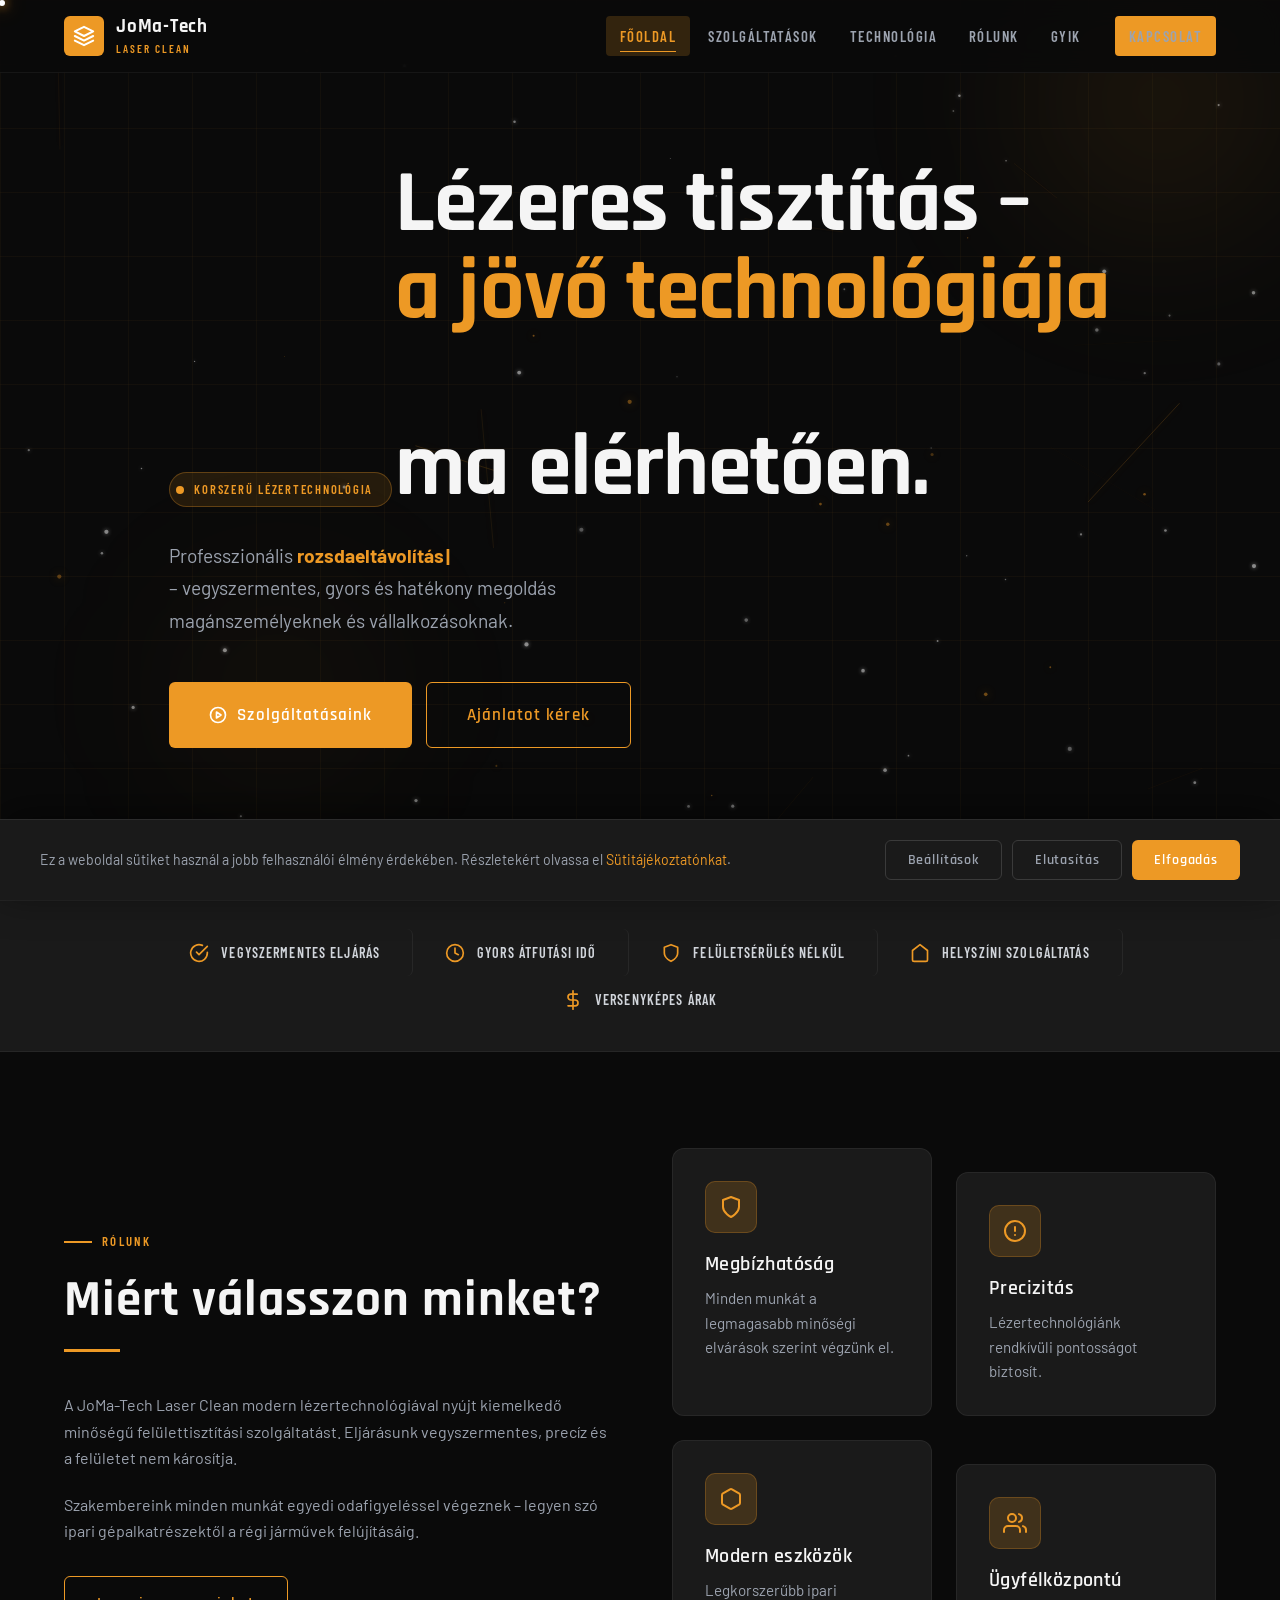
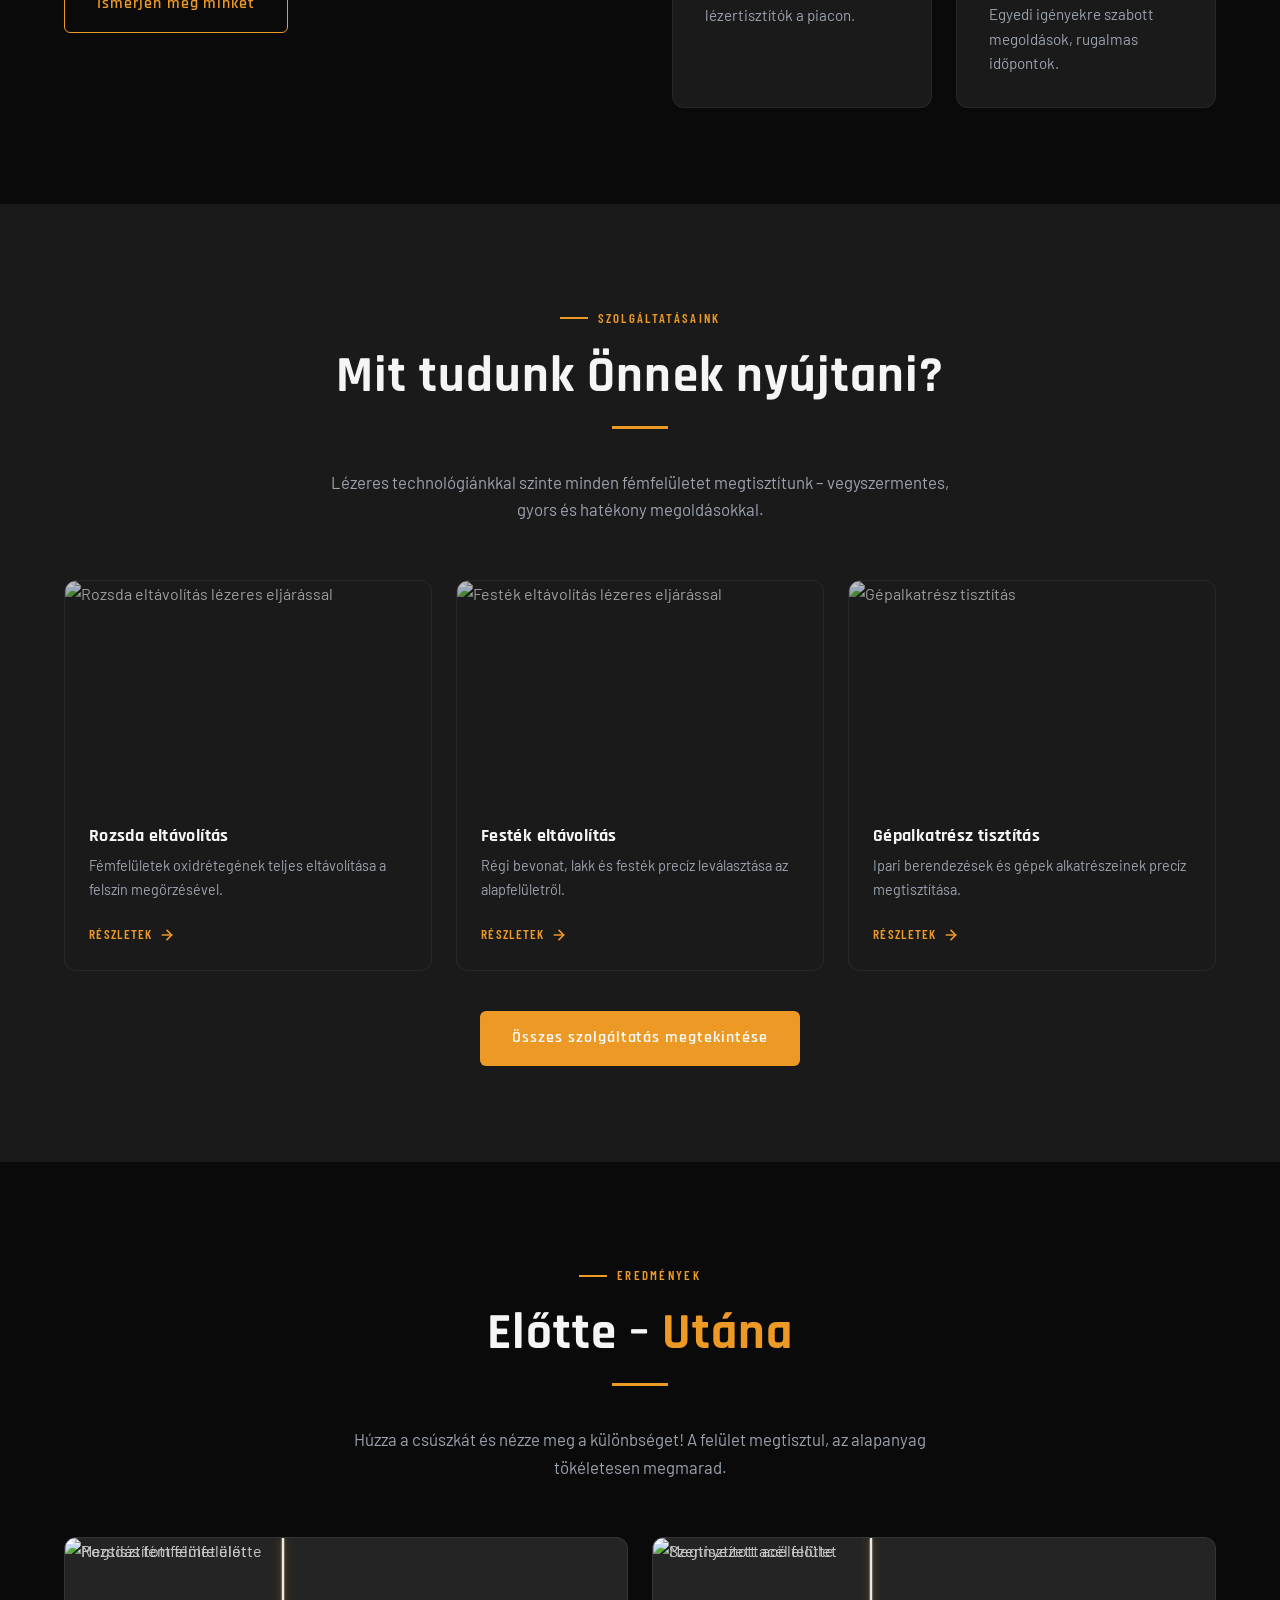
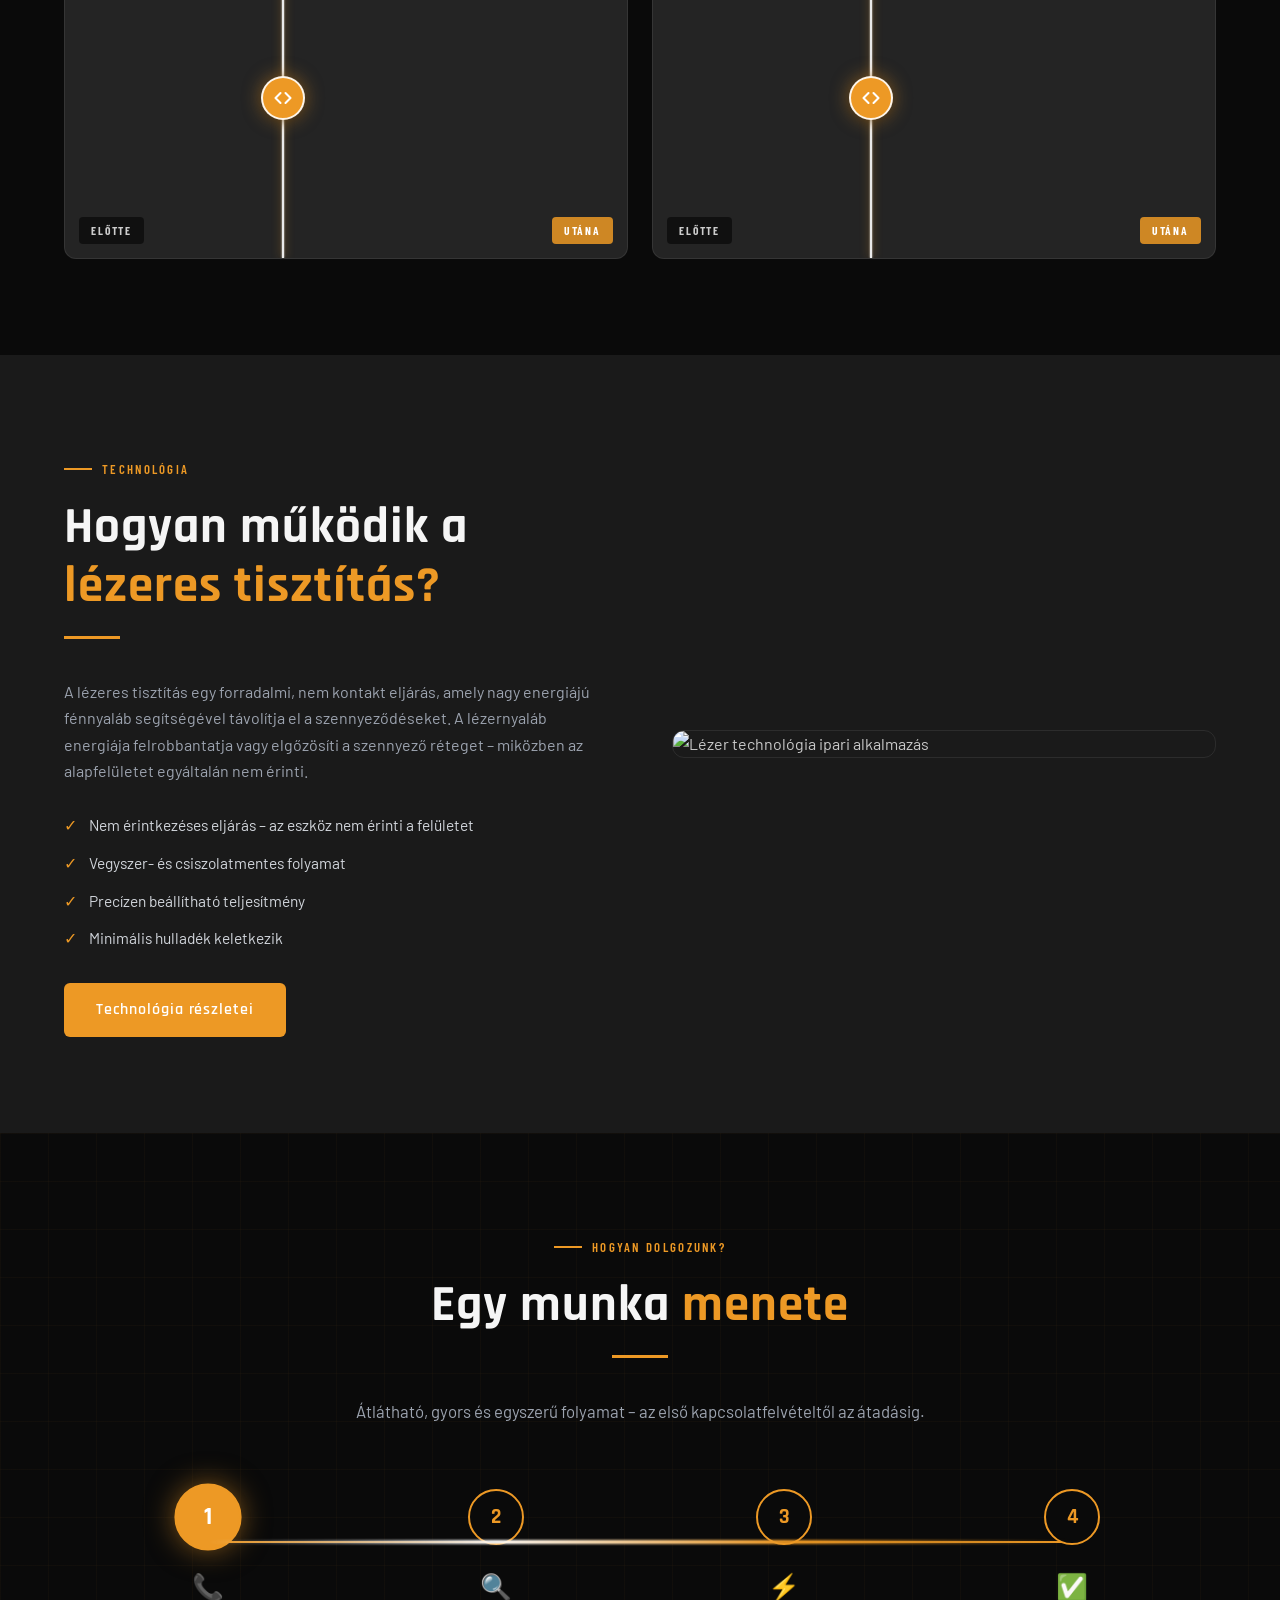
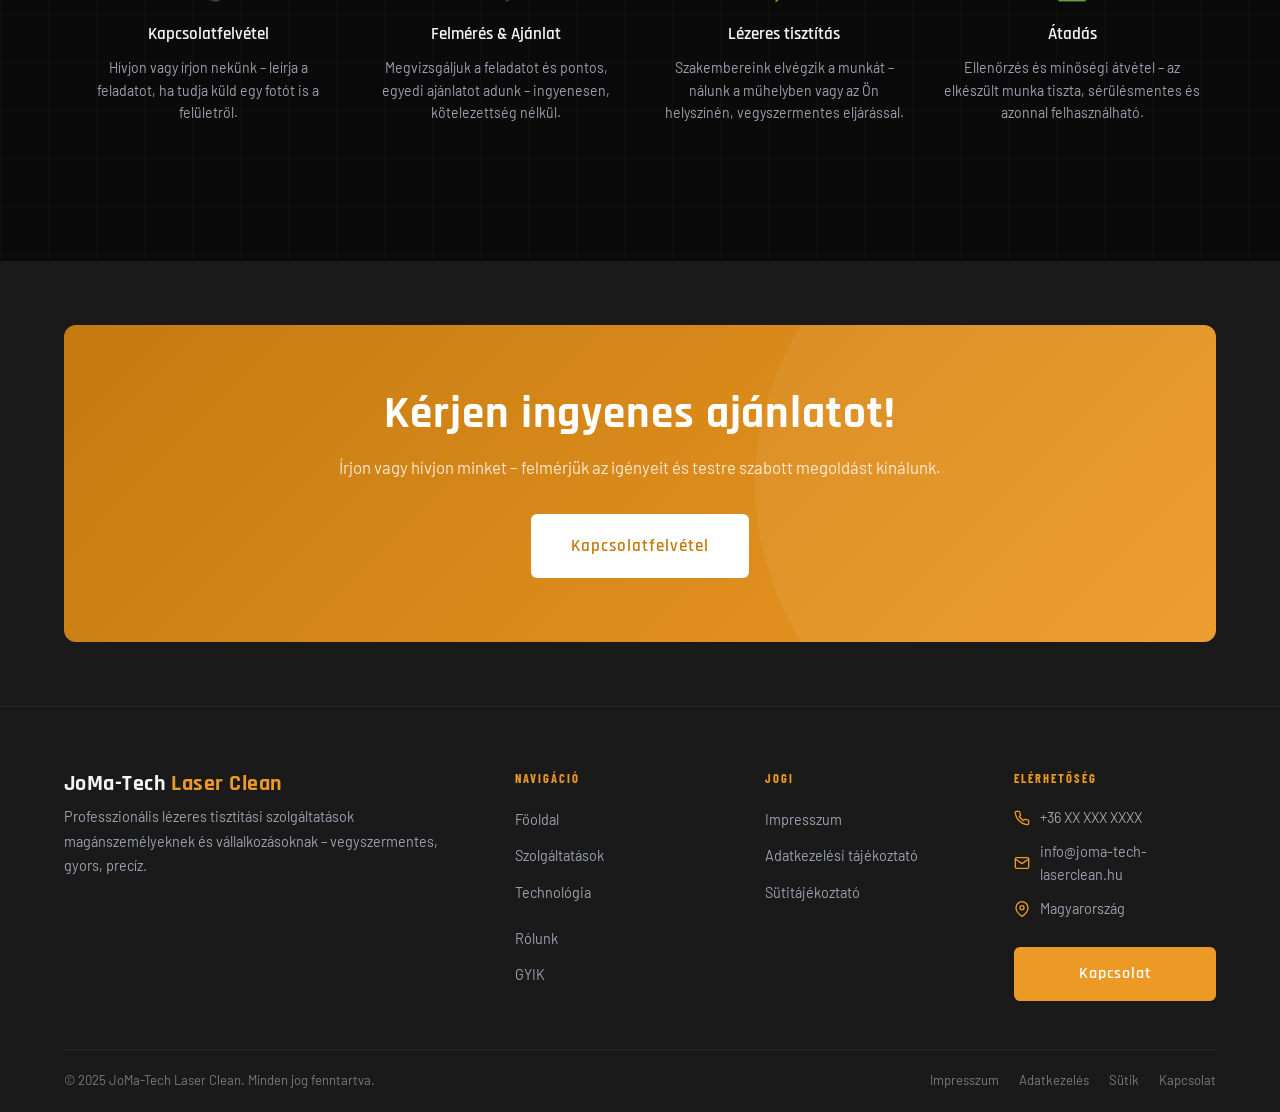
==== commit 15a065cf: "Add files via upload" ====
--- a/index.html
+++ b/index.html
@@ -61,9 +61,7 @@
       <div class="nav-links">
         <a href="index.html" class="active">Főoldal</a>
         <a href="szolgaltatasok.html">Szolgáltatások</a>
-        <a href="technologia.html">Technológia</a>
-        <a href="referenciak.html">Referenciák</a>
-        <a href="rolunk.html">Rólunk</a>
+        <a href="technologia.html">Technológia</a>        <a href="rolunk.html">Rólunk</a>
         <a href="gyik.html">GYIK</a>
         <a href="kapcsolat.html" class="nav-cta btn btn-primary">Kapcsolat</a>
       </div>
@@ -74,9 +72,7 @@
     <nav class="nav-mobile">
       <a href="index.html">Főoldal</a>
       <a href="szolgaltatasok.html">Szolgáltatások</a>
-      <a href="technologia.html">Technológia</a>
-      <a href="referenciak.html">Referenciák</a>
-      <a href="rolunk.html">Rólunk</a>
+      <a href="technologia.html">Technológia</a>      <a href="rolunk.html">Rólunk</a>
       <a href="gyik.html">GYIK</a>
       <a href="kapcsolat.html" class="btn btn-primary">Kapcsolatfelvétel</a>
     </nav>
@@ -259,9 +255,6 @@
       </div>
 
     </div>
-    <div class="text-center mt-40">
-      <a href="referenciak.html" class="btn btn-outline">Összes referencia megtekintése</a>
-    </div>
   </div>
 </section>
 
@@ -358,7 +351,7 @@
           <li><a href="index.html">Főoldal</a></li>
           <li><a href="szolgaltatasok.html">Szolgáltatások</a></li>
           <li><a href="technologia.html">Technológia</a></li>
-          <li><a href="referenciak.html">Referenciák</a></li>
+          <li></li>
           <li><a href="rolunk.html">Rólunk</a></li>
           <li><a href="gyik.html">GYIK</a></li>
         </ul>
--- a/assets/css/style.css
+++ b/assets/css/style.css
@@ -1639,12 +1639,21 @@
 
 /* --- Back to top hover --- */
 #back-to-top {
-  transition: all 0.3s cubic-bezier(.16,1,.3,1);
+  transition: all 0.3s cubic-bezier(.16,1,.3,1), bottom 0.3s ease;
 }
 #back-to-top:hover {
   background: var(--orange-dark);
   transform: translateY(-4px) scale(1.1);
   box-shadow: 0 8px 24px rgba(237,153,37,0.5);
+}
+/* Ha a sütiértesítő látható, a nyíl feljebb kerül */
+body.cookie-visible #back-to-top {
+  bottom: 100px;
+}
+@media (max-width: 480px) {
+  body.cookie-visible #back-to-top {
+    bottom: 120px;
+  }
 }
 
 /* --- Lightbox fade --- */
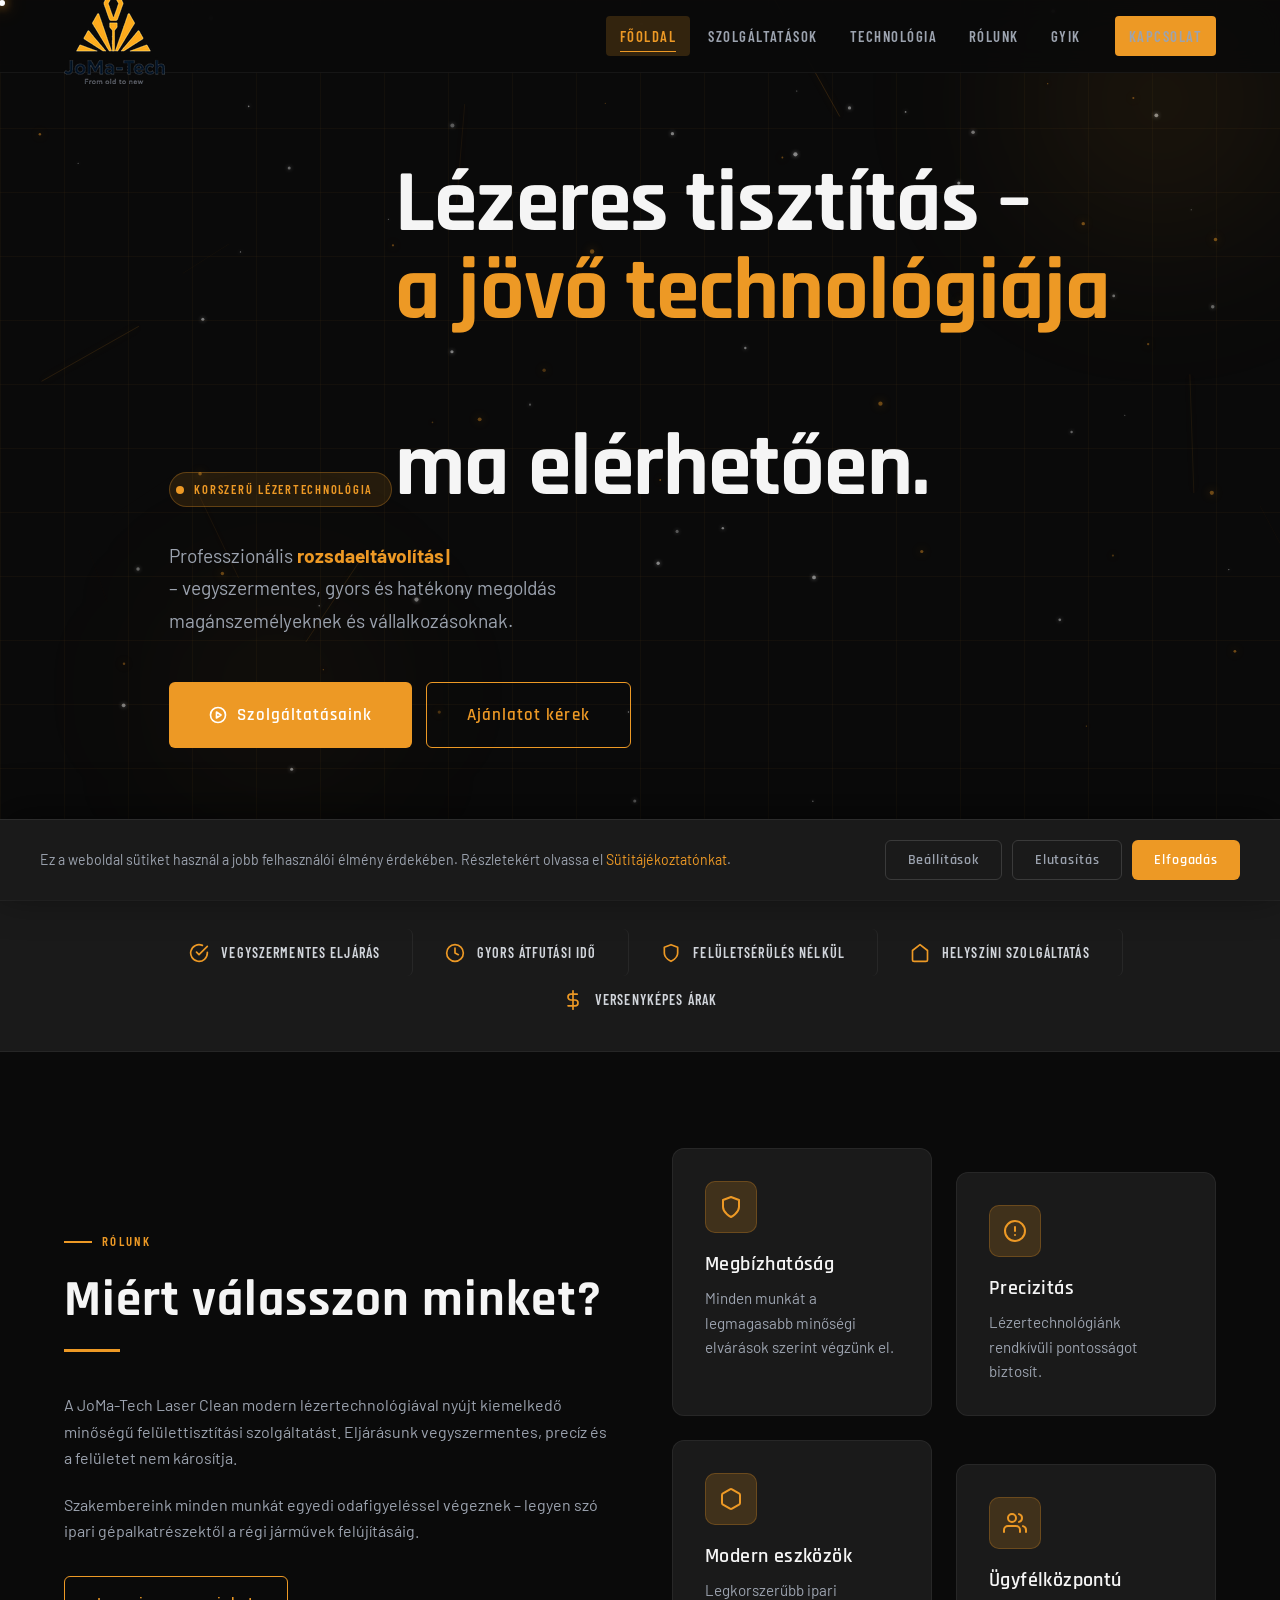
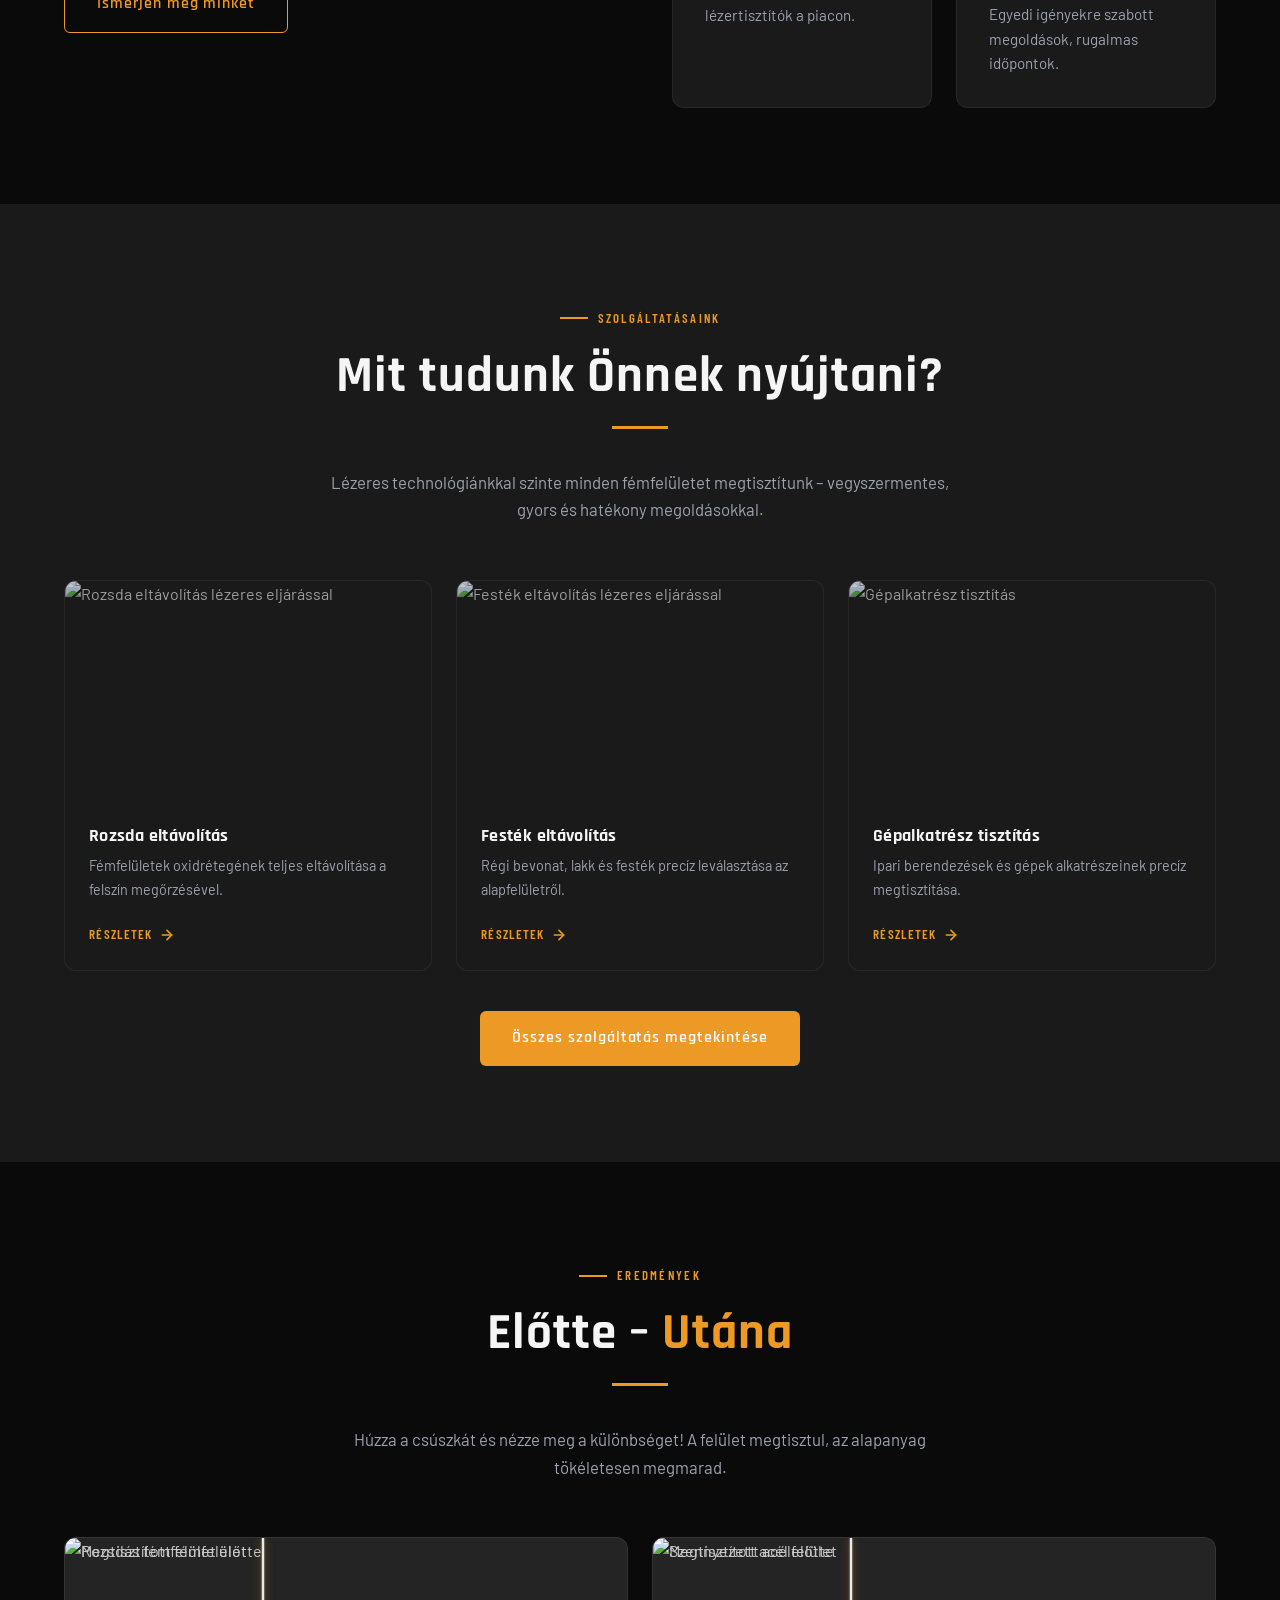
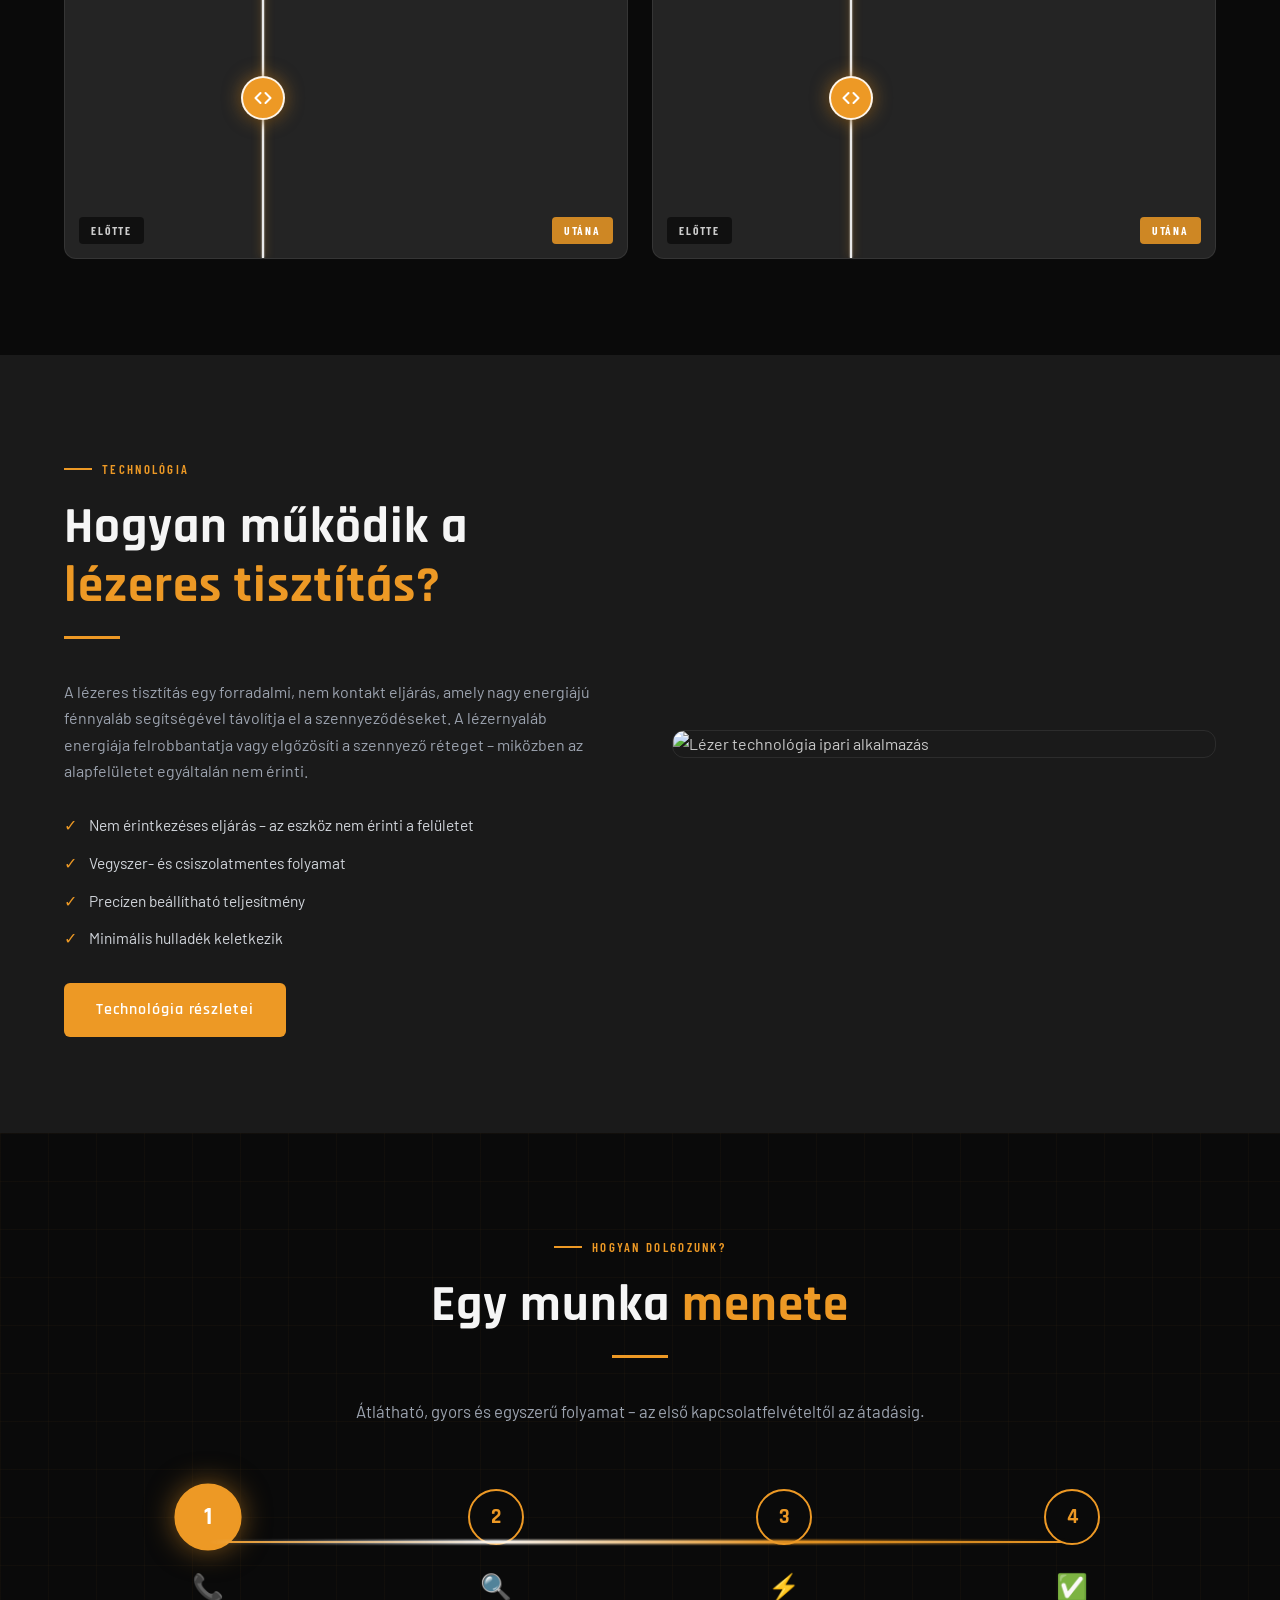
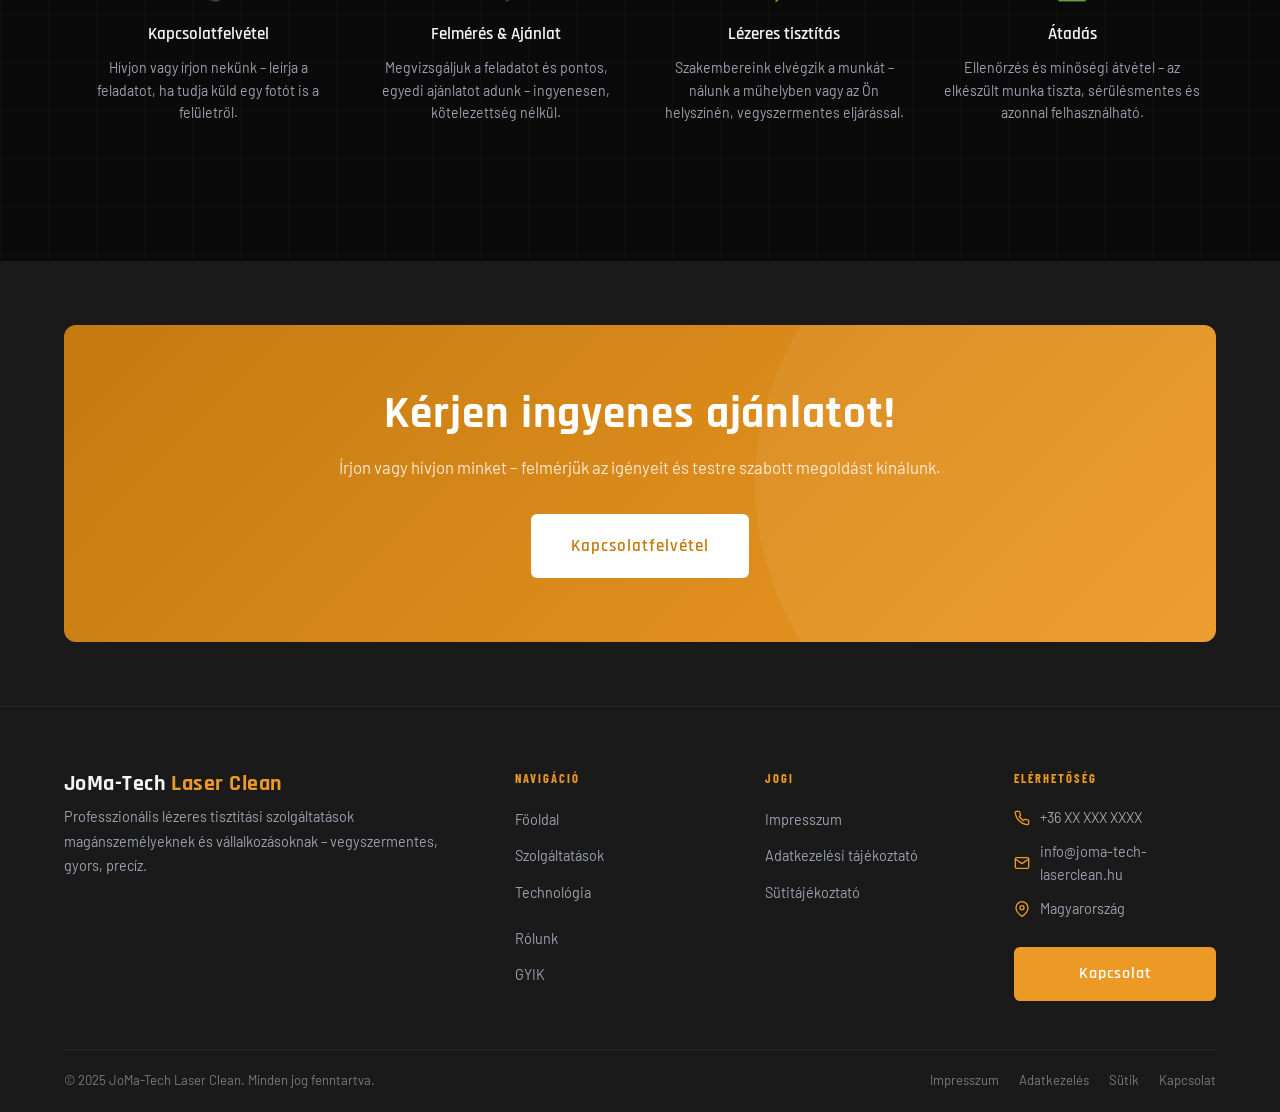
==== commit e7f738ae: "Add files via upload" ====
--- a/index.html
+++ b/index.html
@@ -50,13 +50,7 @@
   <div class="container">
     <nav class="nav-wrap">
       <a href="index.html" class="nav-logo">
-        <div class="nav-logo-icon">
-          <svg width="22" height="22" viewBox="0 0 24 24" fill="none" stroke="#fff" stroke-width="2.2" stroke-linecap="round" stroke-linejoin="round"><path d="M12 2L2 7l10 5 10-5-10-5z"/><path d="M2 17l10 5 10-5"/><path d="M2 12l10 5 10-5"/></svg>
-        </div>
-        <div class="nav-logo-text">
-          <strong>JoMa-Tech</strong>
-          <span>Laser Clean</span>
-        </div>
+        <img src="[data-uri]" alt="JoMa-Tech Laser Clean logó" class="nav-logo-img">
       </a>
       <div class="nav-links">
         <a href="index.html" class="active">Főoldal</a>
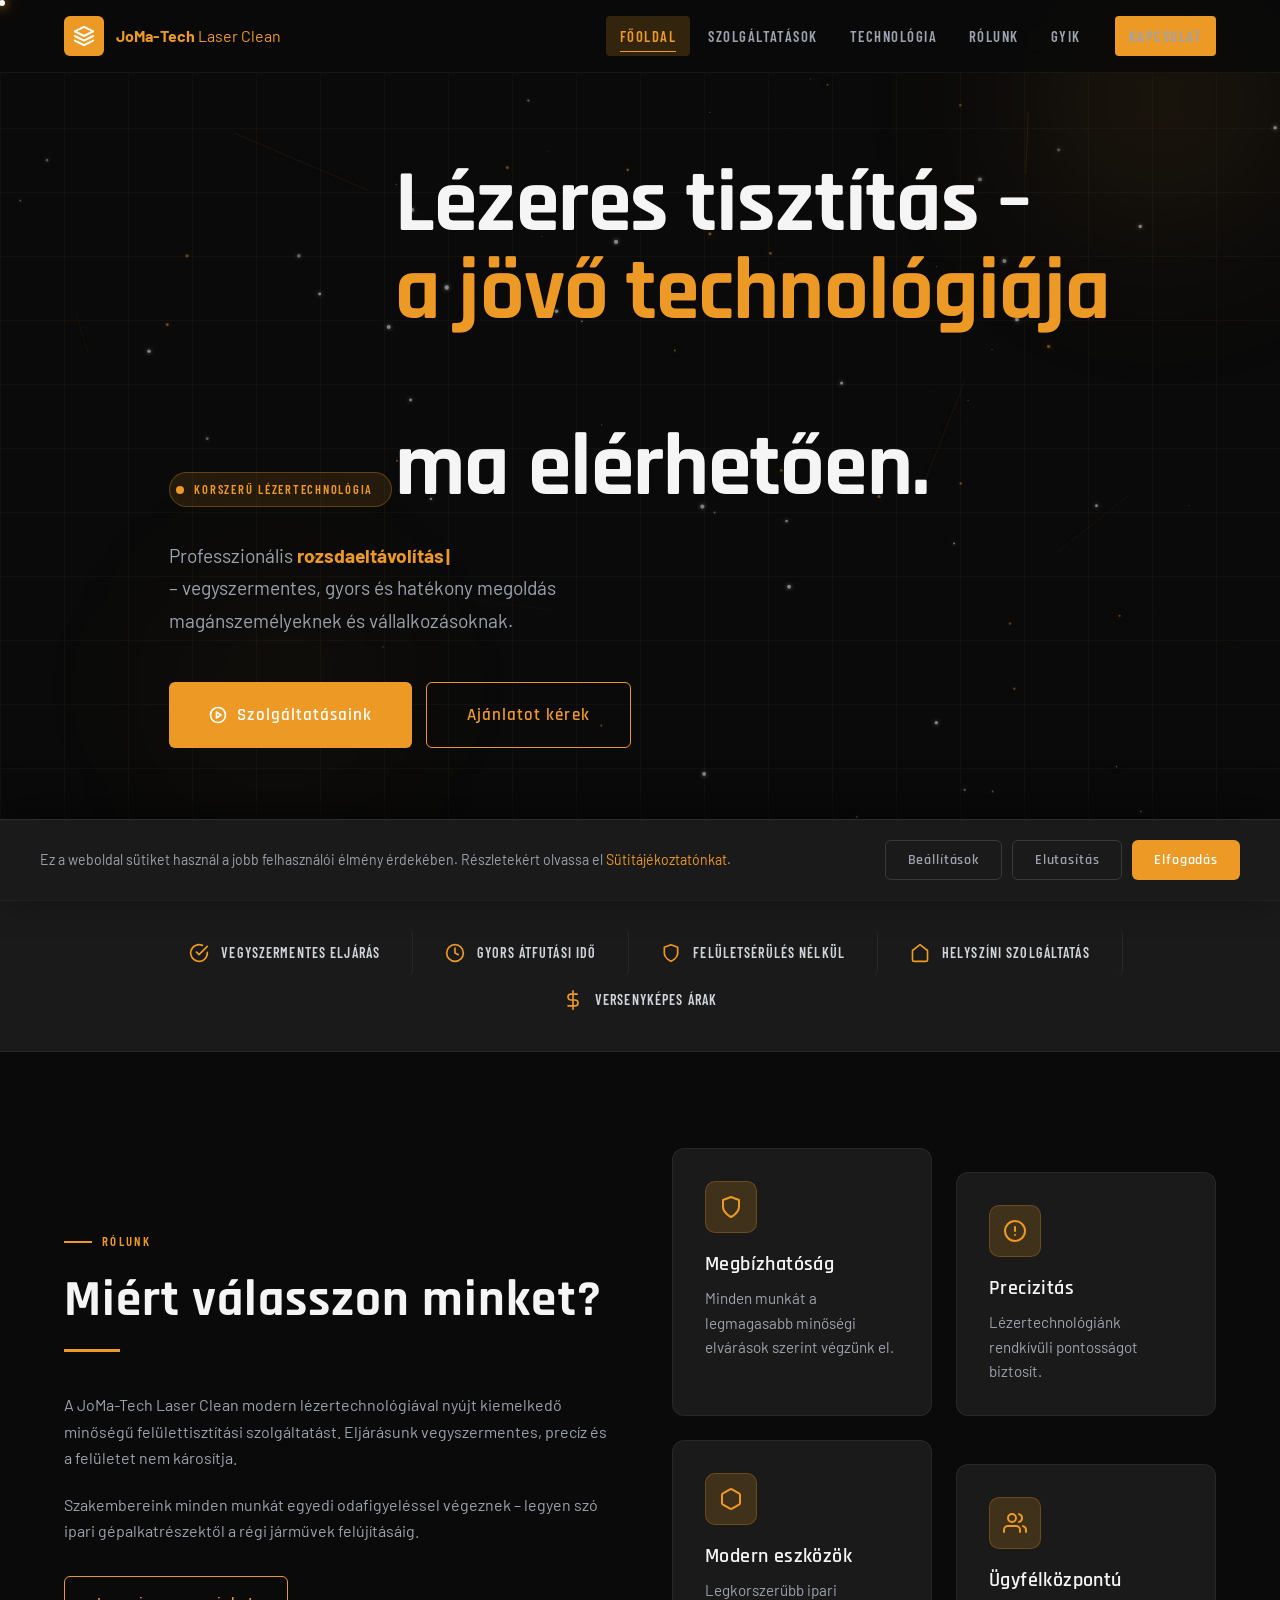
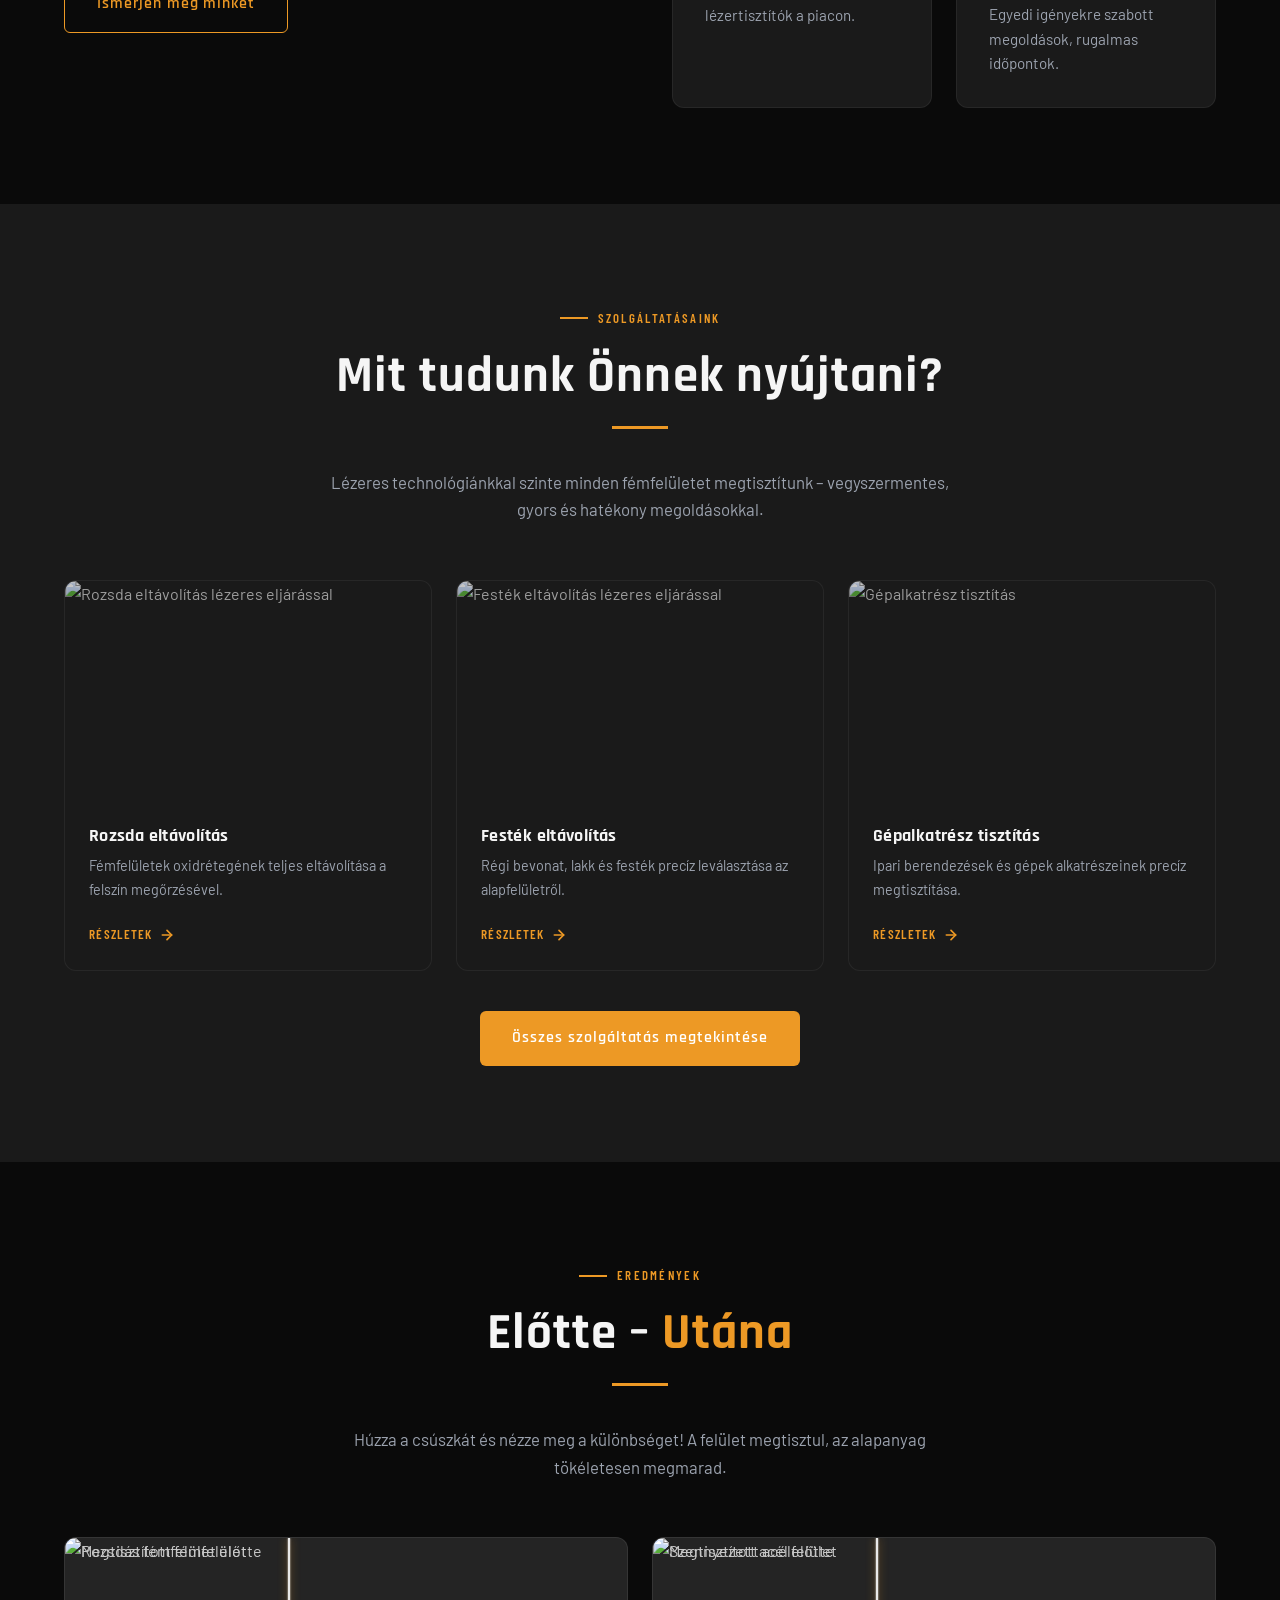
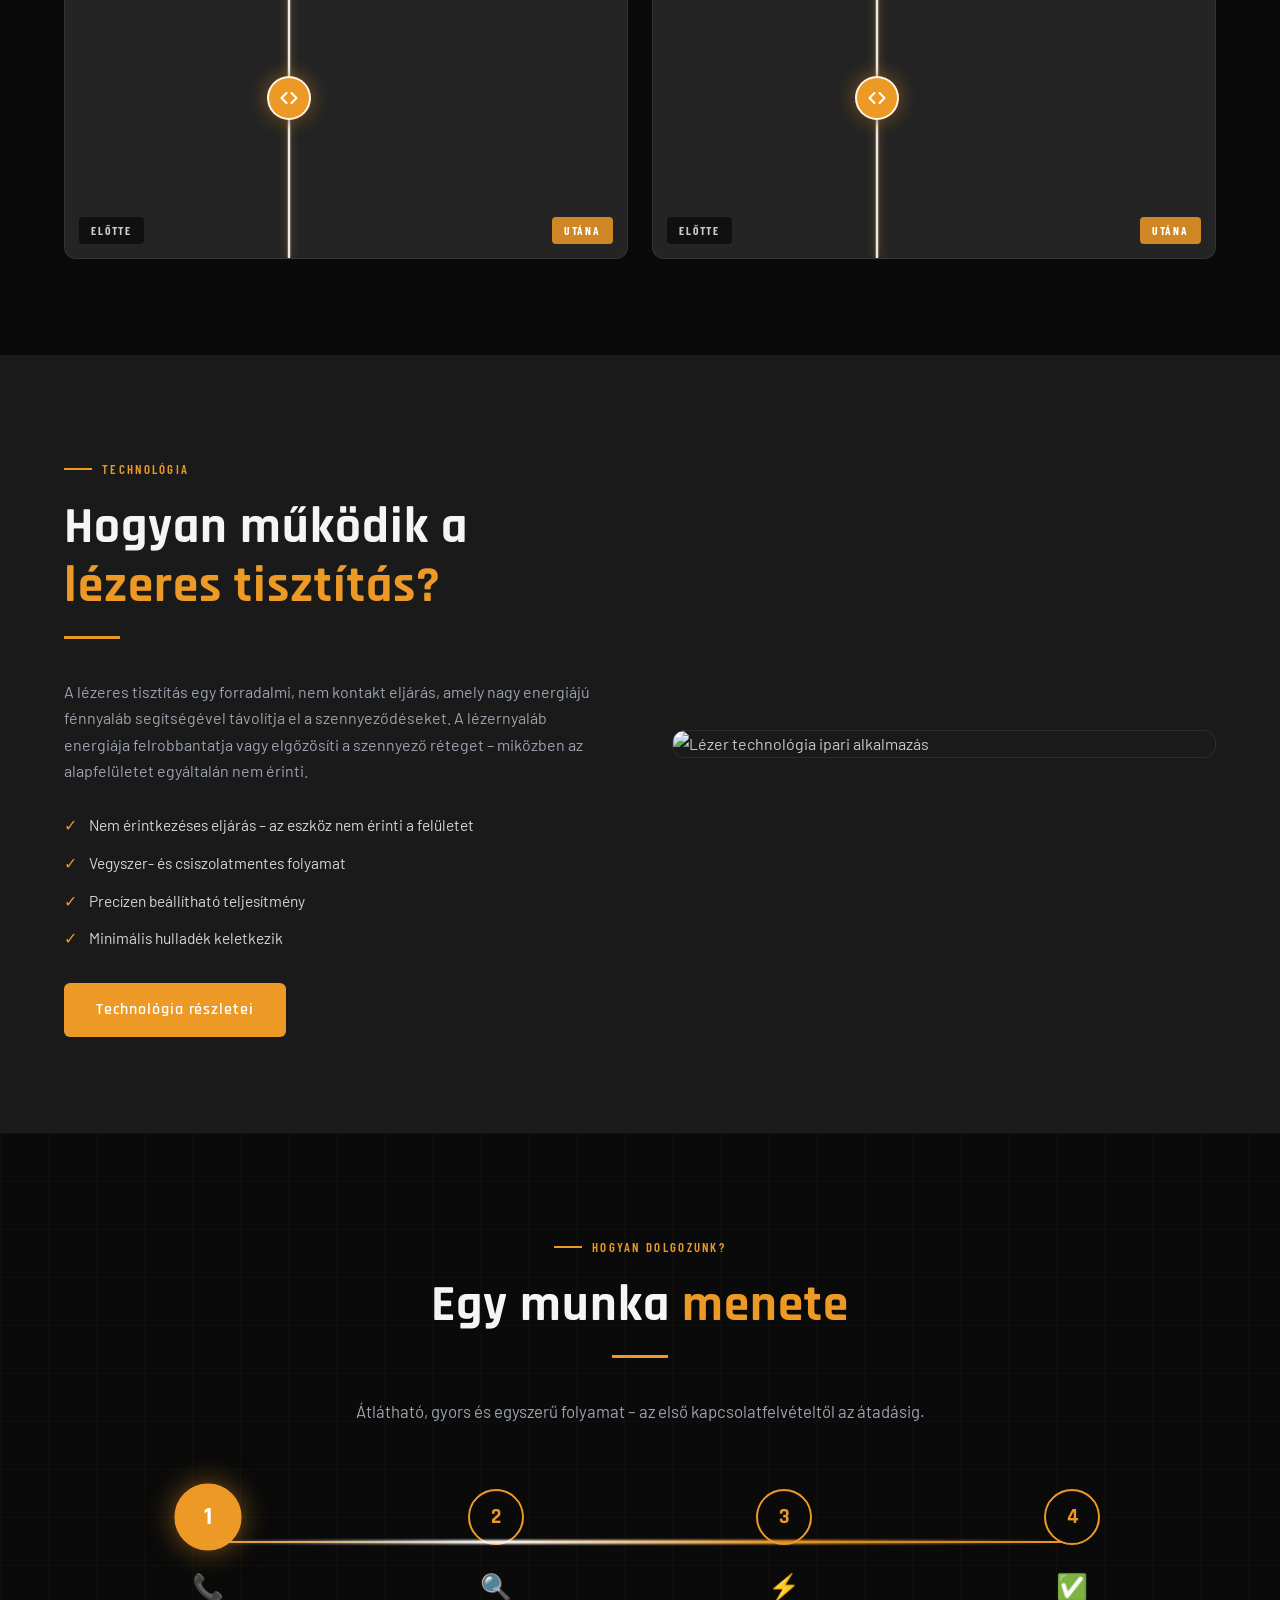
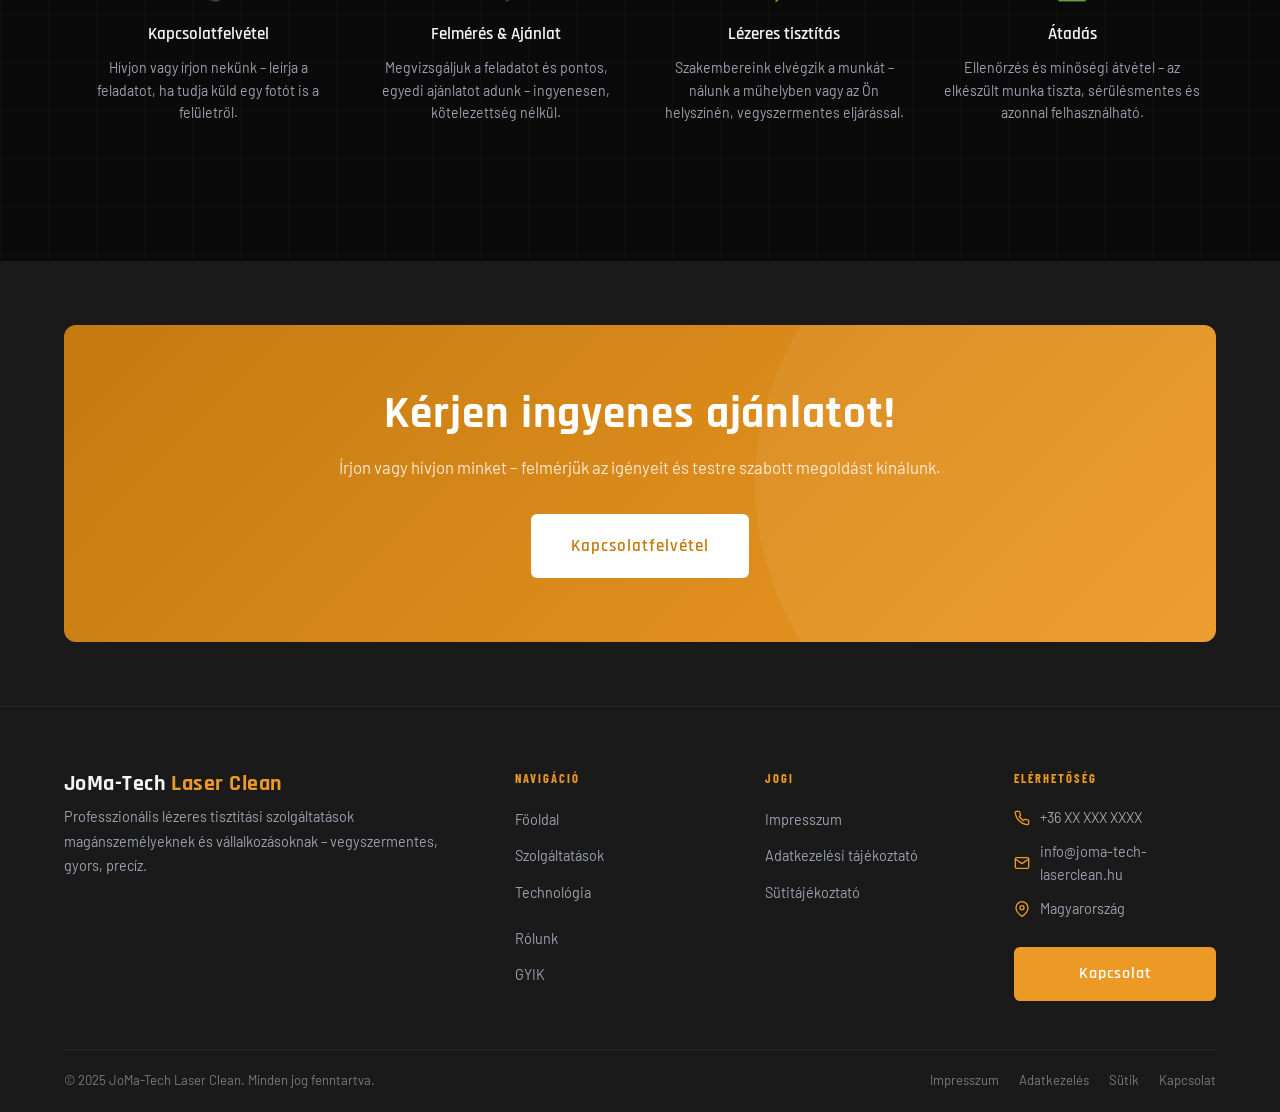
==== commit 303e627f: "Add files via upload" ====
--- a/index.html
+++ b/index.html
@@ -50,7 +50,13 @@
   <div class="container">
     <nav class="nav-wrap">
       <a href="index.html" class="nav-logo">
-        <img src="[data-uri]" alt="JoMa-Tech Laser Clean logó" class="nav-logo-img">
+        <div class="nav-logo-icon">
+          <svg width="22" height="22" viewBox="0 0 24 24" fill="none" stroke="#fff" stroke-width="2.2" stroke-linecap="round" stroke-linejoin="round"><path d="M12 2L2 7l10 5 10-5-10-5z"/><path d="M2 17l10 5 10-5"/><path d="M2 12l10 5 10-5"/></svg>
+        </div>
+        <div class="nav-logo-text">
+          <strong>JoMa-Tech</strong>
+          <span>Laser Clean</span>
+        </div>
       </a>
       <div class="nav-links">
         <a href="index.html" class="active">Főoldal</a>
@@ -76,7 +82,7 @@
 <!-- HERO -->
 <section class="hero">
   <div class="hero-bg">
-    <img src="https://images.unsplash.com/photo-1565793298595-6a879b1d9492?w=1600&q=80" alt="Lézeres fémtisztítás műhely" loading="eager">
+    <img src="assets/img/rozsda-elotte-2.jpg" alt="Lézeres fémtisztítás műhely" loading="eager">
   </div>
   <div class="hero-grid"></div>
   <canvas id="laser-canvas" aria-hidden="true"></canvas>
@@ -185,7 +191,7 @@
     </div>
     <div class="grid-3 mb-40">
       <div class="service-card" data-aos="fade-up">
-        <img class="service-card-img" src="https://images.unsplash.com/photo-1558618666-fcd25c85cd64?w=600&q=75" alt="Rozsda eltávolítás lézeres eljárással" loading="lazy">
+        <img class="service-card-img" src="assets/img/rozsda-elotte-1.jpg" alt="Rozsda eltávolítás lézeres eljárással" loading="lazy">
         <div class="service-card-body">
           <h3>Rozsda eltávolítás</h3>
           <p>Fémfelületek oxidrétegének teljes eltávolítása a felszín megőrzésével.</p>
@@ -193,7 +199,7 @@
         </div>
       </div>
       <div class="service-card" data-aos="fade-up" data-aos-delay="100">
-        <img class="service-card-img" src="https://images.unsplash.com/photo-1504328345606-18bbc8c9d7d1?w=600&q=75" alt="Festék eltávolítás lézeres eljárással" loading="lazy">
+        <img class="service-card-img" src="assets/img/fem-acel-rombusz-sotet.jpg" alt="Festék eltávolítás lézeres eljárással" loading="lazy">
         <div class="service-card-body">
           <h3>Festék eltávolítás</h3>
           <p>Régi bevonat, lakk és festék precíz leválasztása az alapfelületről.</p>
@@ -201,7 +207,7 @@
         </div>
       </div>
       <div class="service-card" data-aos="fade-up" data-aos-delay="200">
-        <img class="service-card-img" src="https://images.unsplash.com/photo-1581091226825-a6a2a5aee158?w=600&q=75" alt="Gépalkatrész tisztítás" loading="lazy">
+        <img class="service-card-img" src="assets/img/gepalkotresz-sarga.jpg" alt="Gépalkatrész tisztítás" loading="lazy">
         <div class="service-card-body">
           <h3>Gépalkatrész tisztítás</h3>
           <p>Ipari berendezések és gépek alkatrészeinek precíz megtisztítása.</p>
@@ -227,9 +233,9 @@
     <div class="grid-2">
 
       <div class="ba-slider-wrap" data-aos="fade-up">
-        <img class="ba-slider-after" src="https://images.unsplash.com/photo-1565793298595-6a879b1d9492?w=700&q=80" alt="Megtisztított fémfelület" loading="lazy">
+        <img class="ba-slider-after" src="assets/img/fogaskerek-rozsda.jpg" alt="Megtisztított fémfelület" loading="lazy">
         <div class="ba-slider-before">
-          <img src="https://images.unsplash.com/photo-1558618666-fcd25c85cd64?w=700&q=80" alt="Rozsdás fémfelület előtte" loading="lazy">
+          <img src="assets/img/rozsda-elotte-1.jpg" alt="Rozsdás fémfelület előtte" loading="lazy">
         </div>
         <div class="ba-slider-line"></div>
         <div class="ba-slider-btn"><svg width="20" height="20" viewBox="0 0 24 24" fill="none" stroke="#fff" stroke-width="2.5" stroke-linecap="round" stroke-linejoin="round"><polyline points="9 18 3 12 9 6"/><polyline points="15 6 21 12 15 18"/></svg></div>
@@ -238,9 +244,9 @@
       </div>
 
       <div class="ba-slider-wrap" data-aos="fade-up" data-aos-delay="150">
-        <img class="ba-slider-after" src="https://images.unsplash.com/photo-1581091226825-a6a2a5aee158?w=700&q=80" alt="Megtisztított acélfelület" loading="lazy">
+        <img class="ba-slider-after" src="assets/img/fem-acel-rombusz-sotet.jpg" alt="Megtisztított acélfelület" loading="lazy">
         <div class="ba-slider-before">
-          <img src="https://images.unsplash.com/photo-1504328345606-18bbc8c9d7d1?w=700&q=80" alt="Szennyezett acél előtte" loading="lazy">
+          <img src="assets/img/fogaskerek-rozsda.jpg" alt="Szennyezett acél előtte" loading="lazy">
         </div>
         <div class="ba-slider-line"></div>
         <div class="ba-slider-btn"><svg width="20" height="20" viewBox="0 0 24 24" fill="none" stroke="#fff" stroke-width="2.5" stroke-linecap="round" stroke-linejoin="round"><polyline points="9 18 3 12 9 6"/><polyline points="15 6 21 12 15 18"/></svg></div>
@@ -270,7 +276,7 @@
         <a href="technologia.html" class="btn btn-primary">Technológia részletei</a>
       </div>
       <div data-aos="slide-left">
-        <img src="https://images.unsplash.com/photo-1581091226825-a6a2a5aee158?w=700&q=80" alt="Lézer technológia ipari alkalmazás" class="img-rounded" loading="lazy">
+        <img src="assets/img/gepalkotresz-sarga.jpg" alt="Lézer technológia ipari alkalmazás" class="img-rounded" loading="lazy">
       </div>
     </div>
   </div>
--- a/assets/css/style.css
+++ b/assets/css/style.css
@@ -189,10 +189,17 @@
   justify-content: center;
   flex-shrink: 0;
 }
-.nav-logo-text {
-  line-height: 1.1;
-}
-.nav-logo-text strong {
+.nav-logo-img {
+  height: 44px;
+  width: auto;
+  display: block;
+  object-fit: contain;
+}
+@media (max-width: 480px) {
+  .nav-logo-img { height: 36px; }
+}
+
+
   display: block;
   font-family: var(--font-display);
   font-size: 1.18rem;
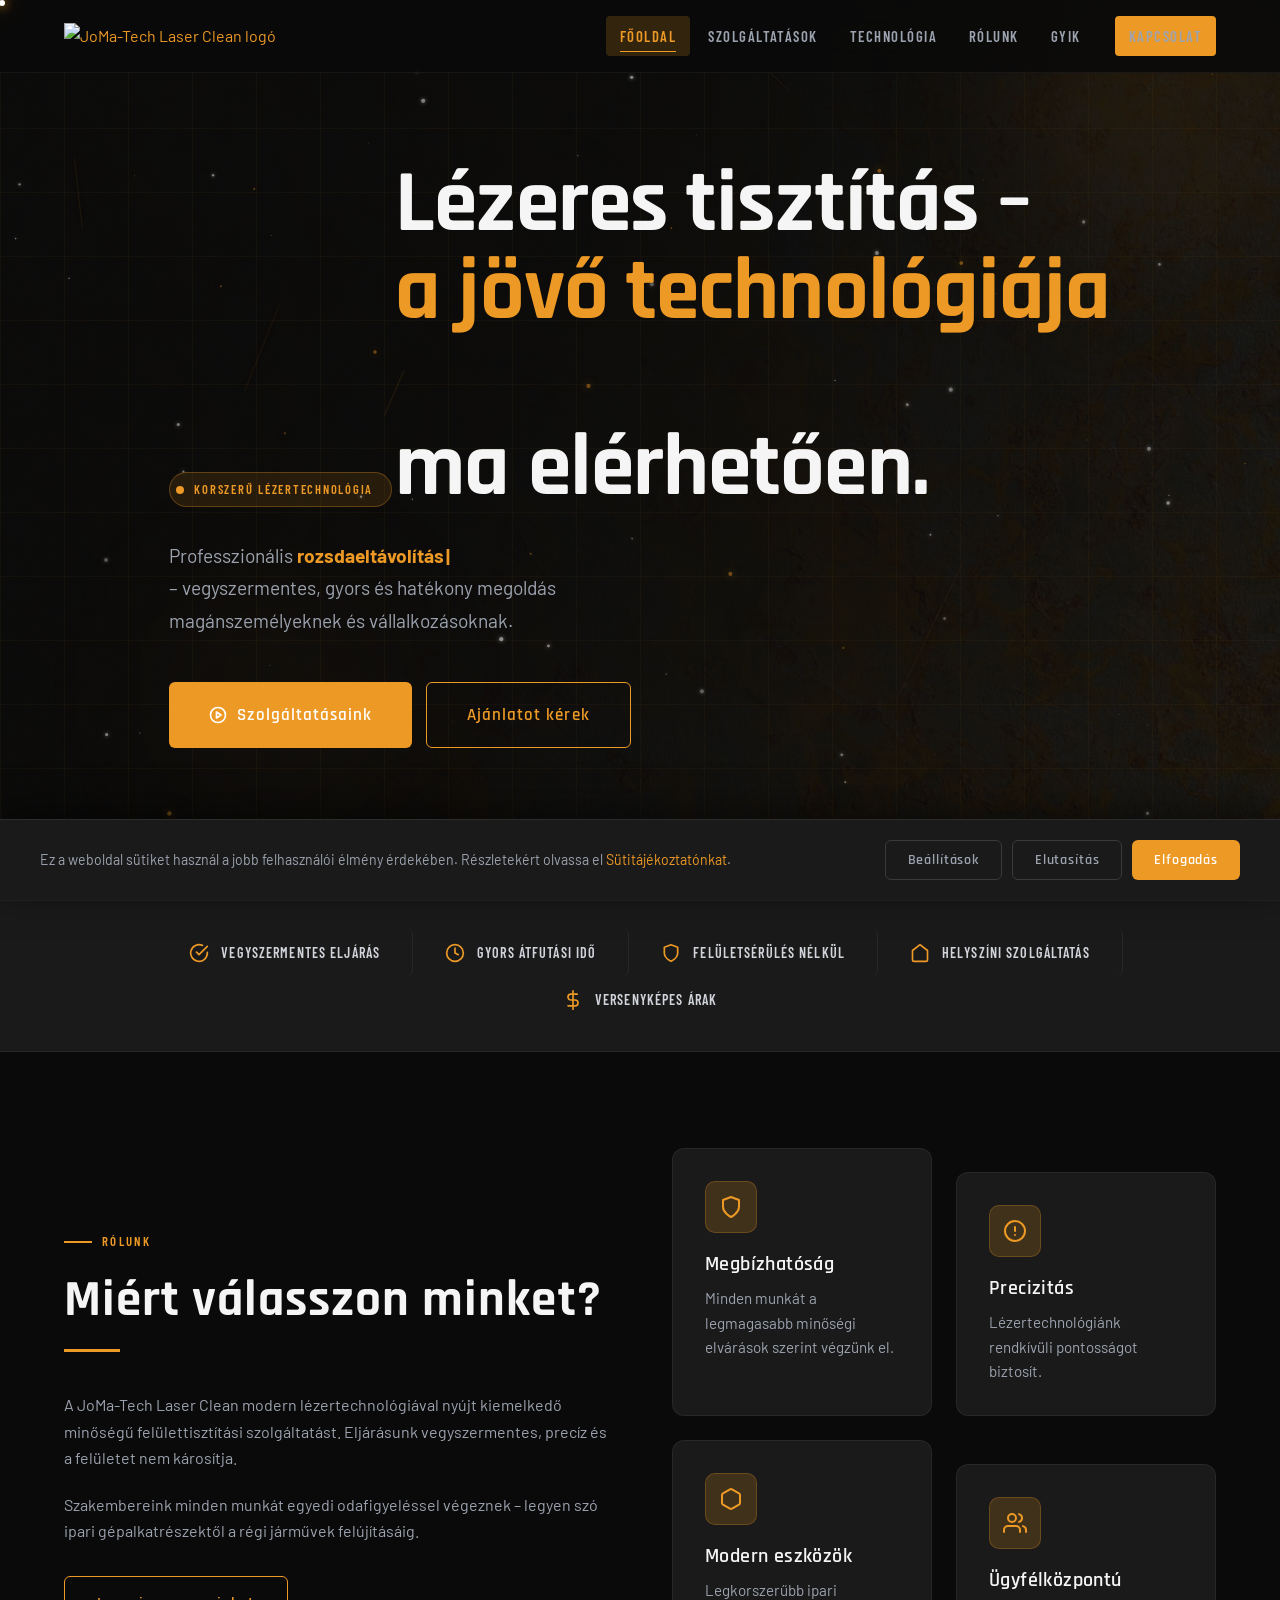
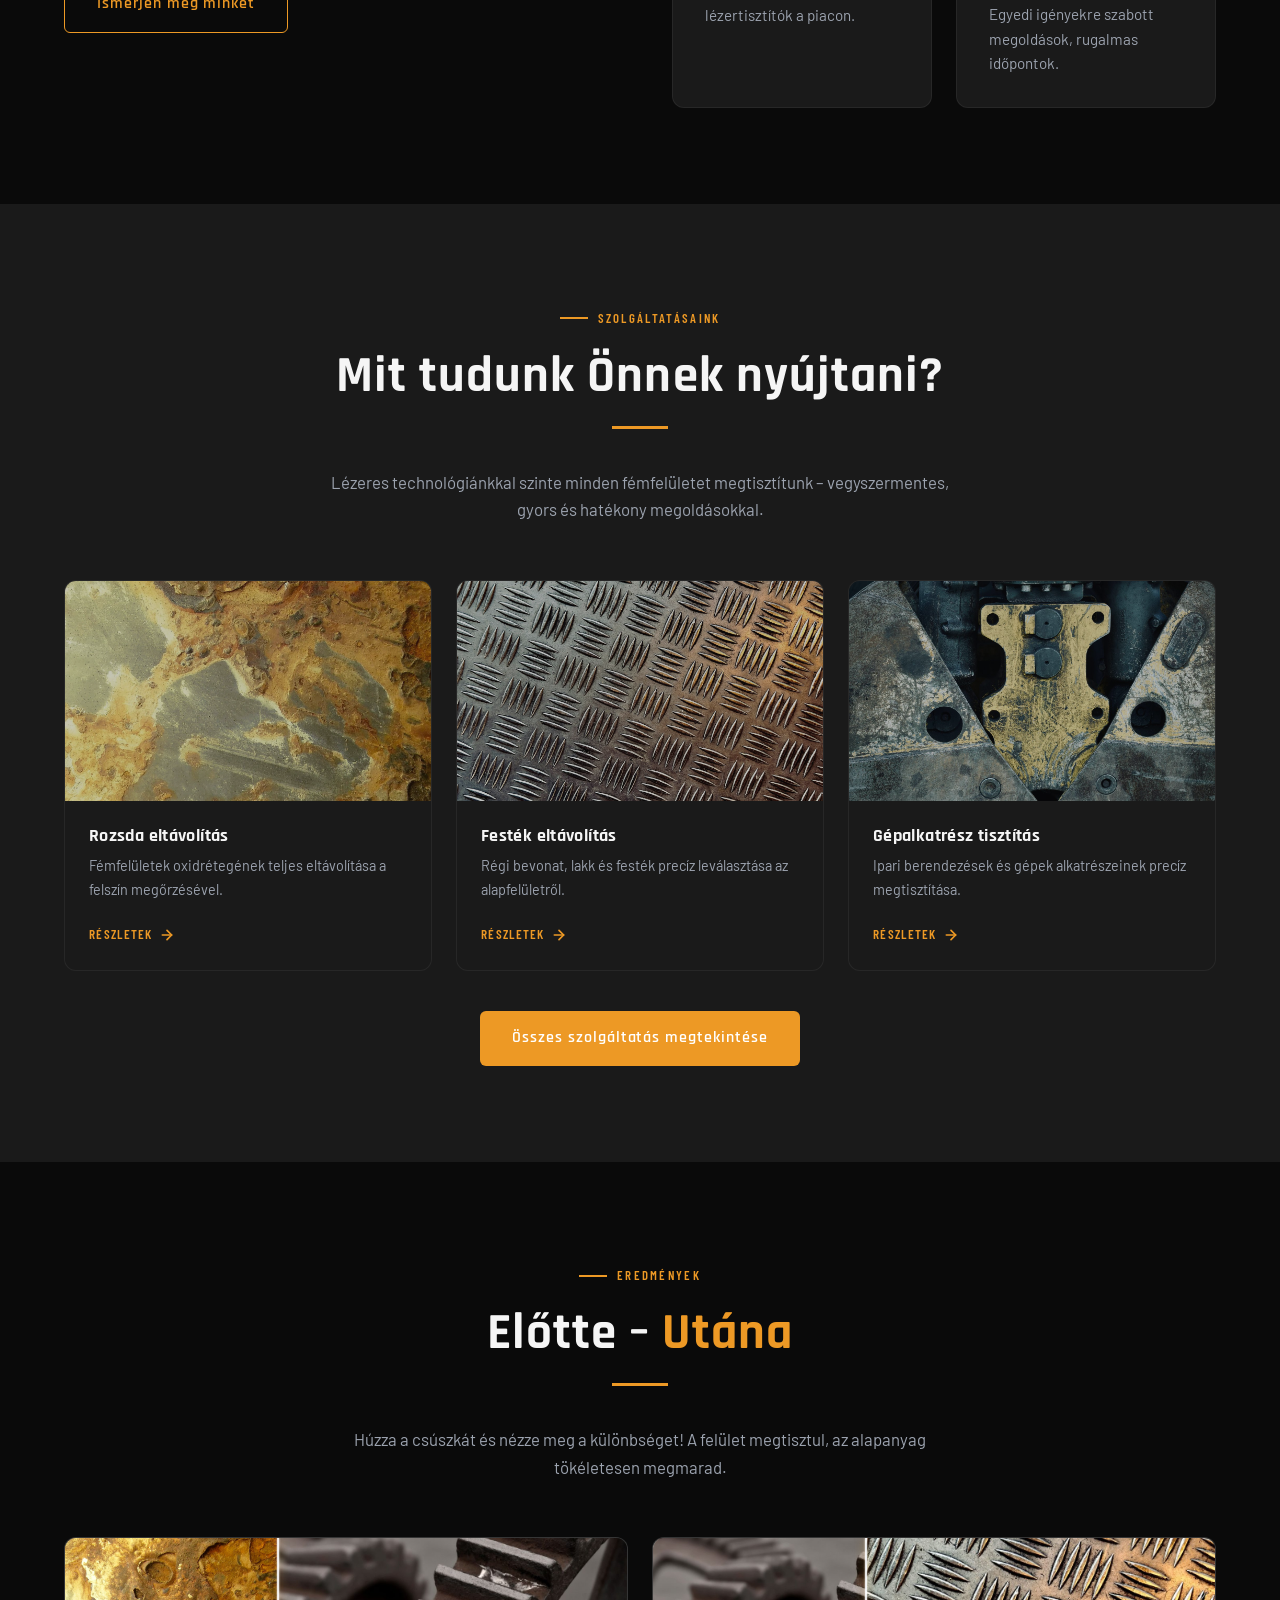
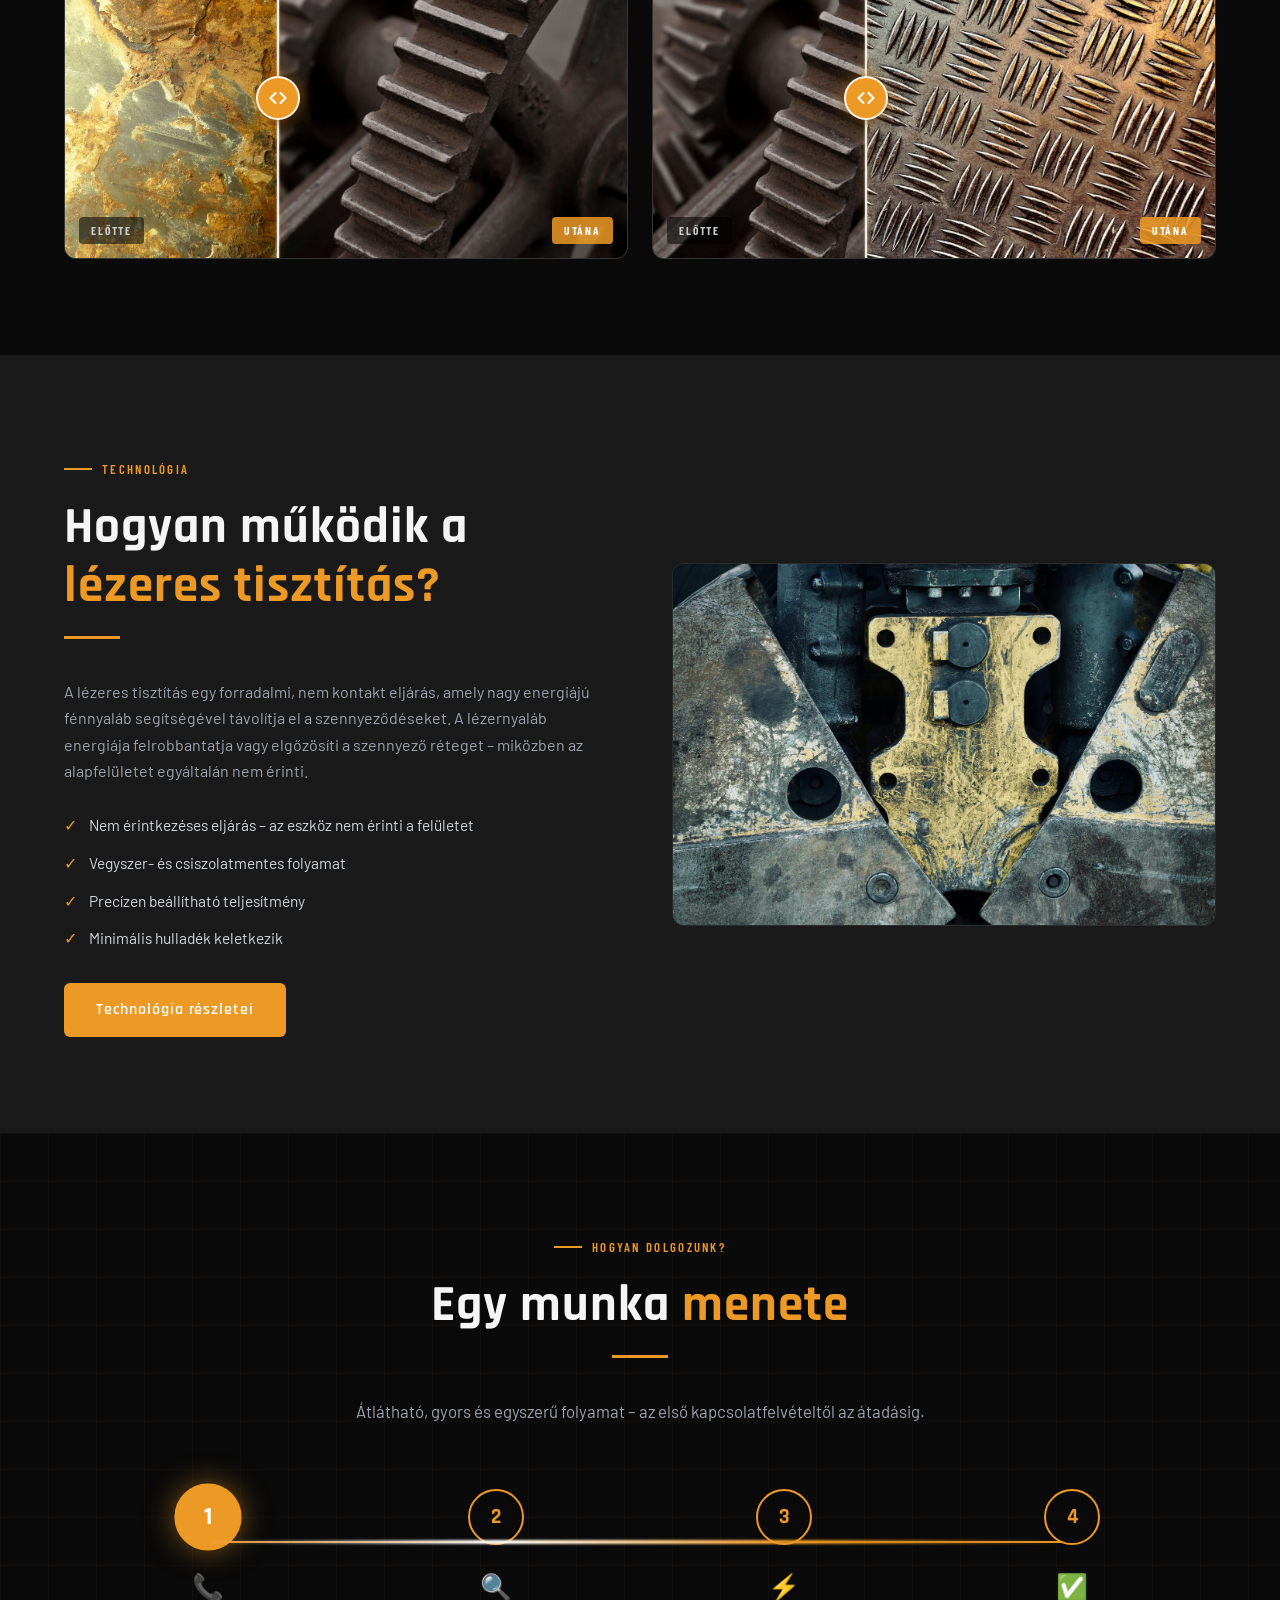
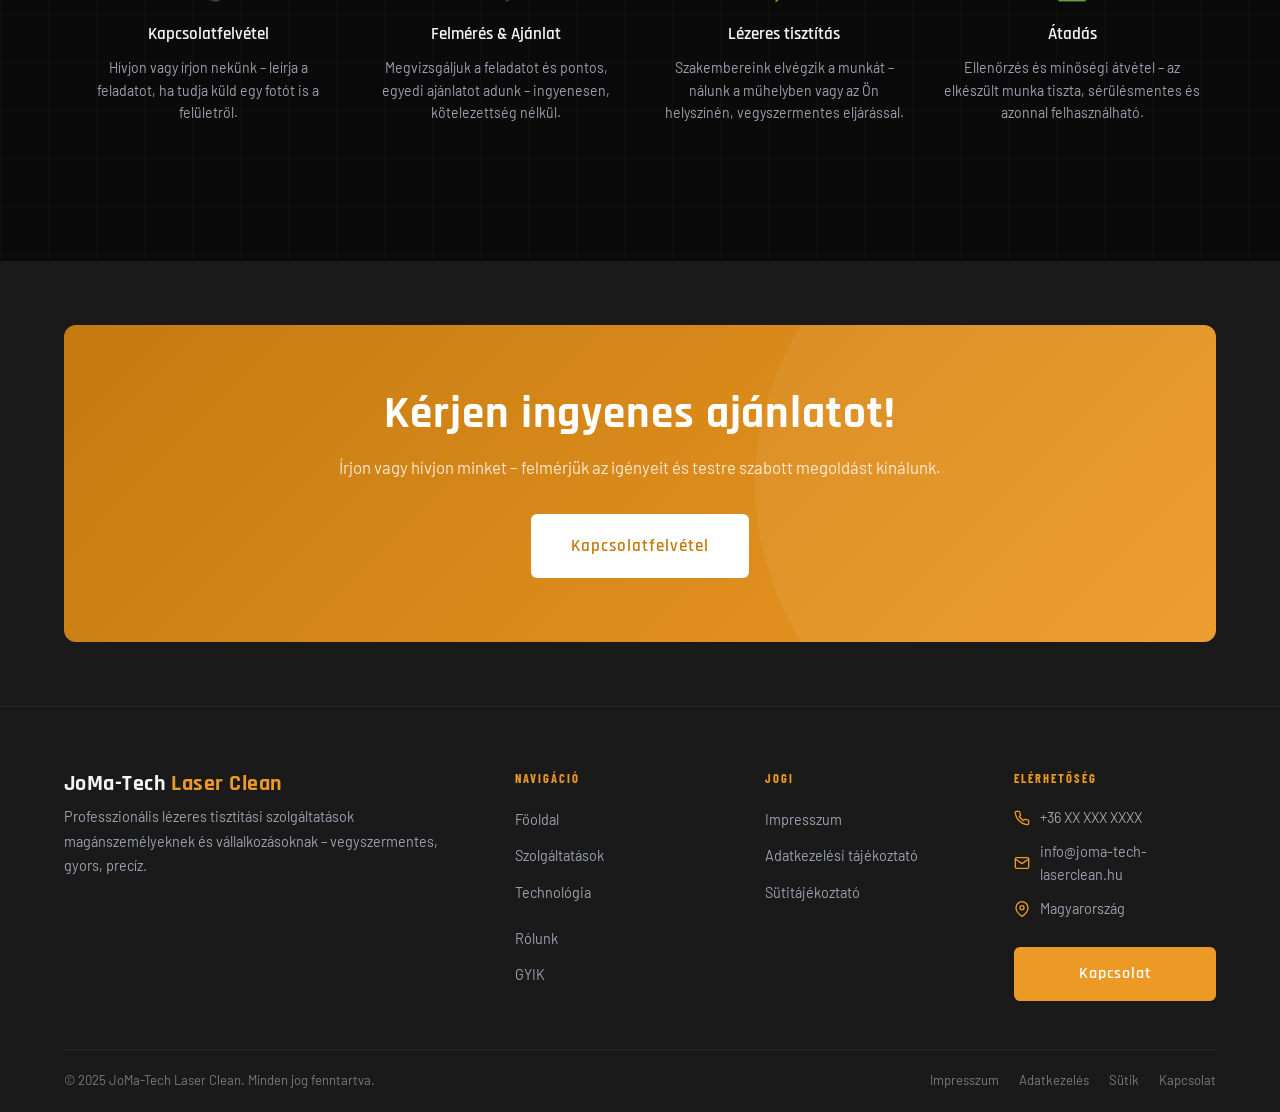
==== commit c65cce2f: "Add files via upload" ====
--- a/index.html
+++ b/index.html
@@ -50,13 +50,7 @@
   <div class="container">
     <nav class="nav-wrap">
       <a href="index.html" class="nav-logo">
-        <div class="nav-logo-icon">
-          <svg width="22" height="22" viewBox="0 0 24 24" fill="none" stroke="#fff" stroke-width="2.2" stroke-linecap="round" stroke-linejoin="round"><path d="M12 2L2 7l10 5 10-5-10-5z"/><path d="M2 17l10 5 10-5"/><path d="M2 12l10 5 10-5"/></svg>
-        </div>
-        <div class="nav-logo-text">
-          <strong>JoMa-Tech</strong>
-          <span>Laser Clean</span>
-        </div>
+        <img src="assets/img/logo.png" alt="JoMa-Tech Laser Clean logó" class="nav-logo-img">
       </a>
       <div class="nav-links">
         <a href="index.html" class="active">Főoldal</a>
--- a/assets/css/style.css
+++ b/assets/css/style.css
@@ -189,17 +189,10 @@
   justify-content: center;
   flex-shrink: 0;
 }
-.nav-logo-img {
-  height: 44px;
-  width: auto;
-  display: block;
-  object-fit: contain;
-}
-@media (max-width: 480px) {
-  .nav-logo-img { height: 36px; }
-}
-
-
+.nav-logo-text {
+  line-height: 1.1;
+}
+.nav-logo-text strong {
   display: block;
   font-family: var(--font-display);
   font-size: 1.18rem;
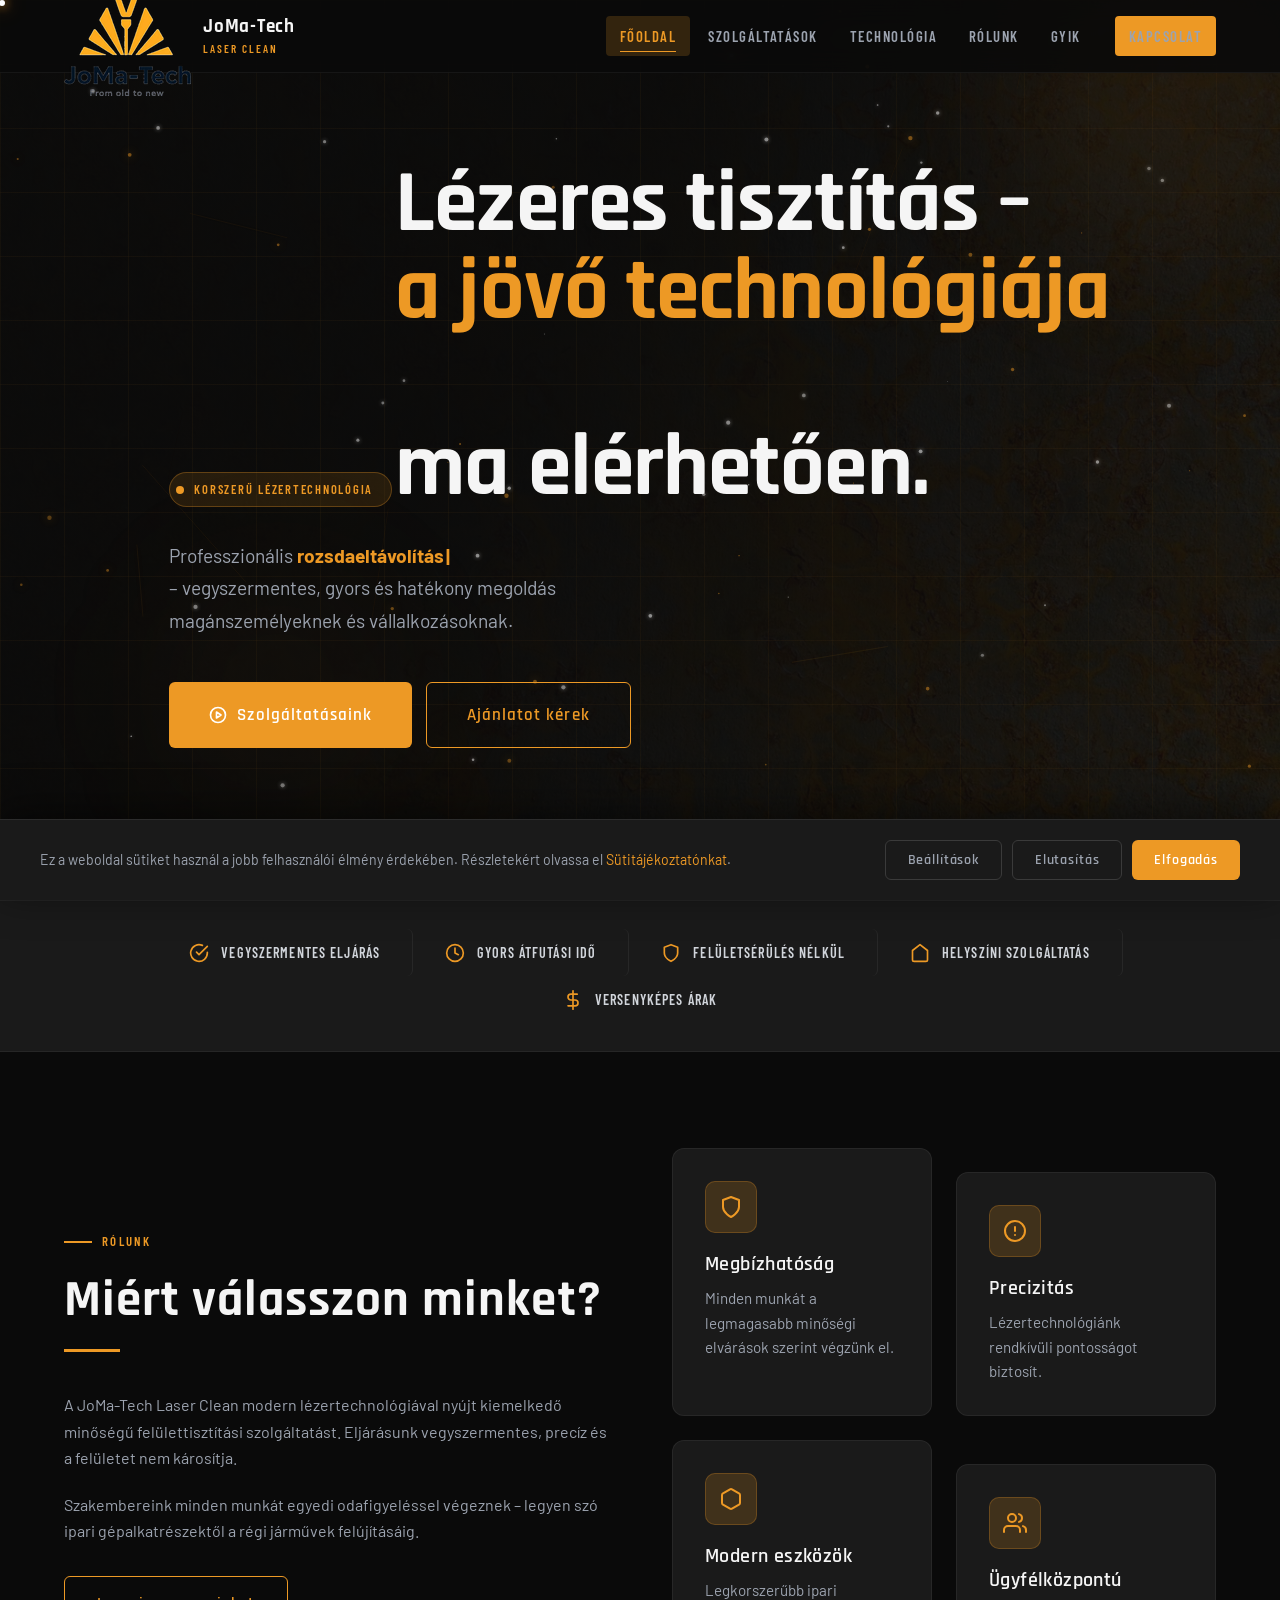
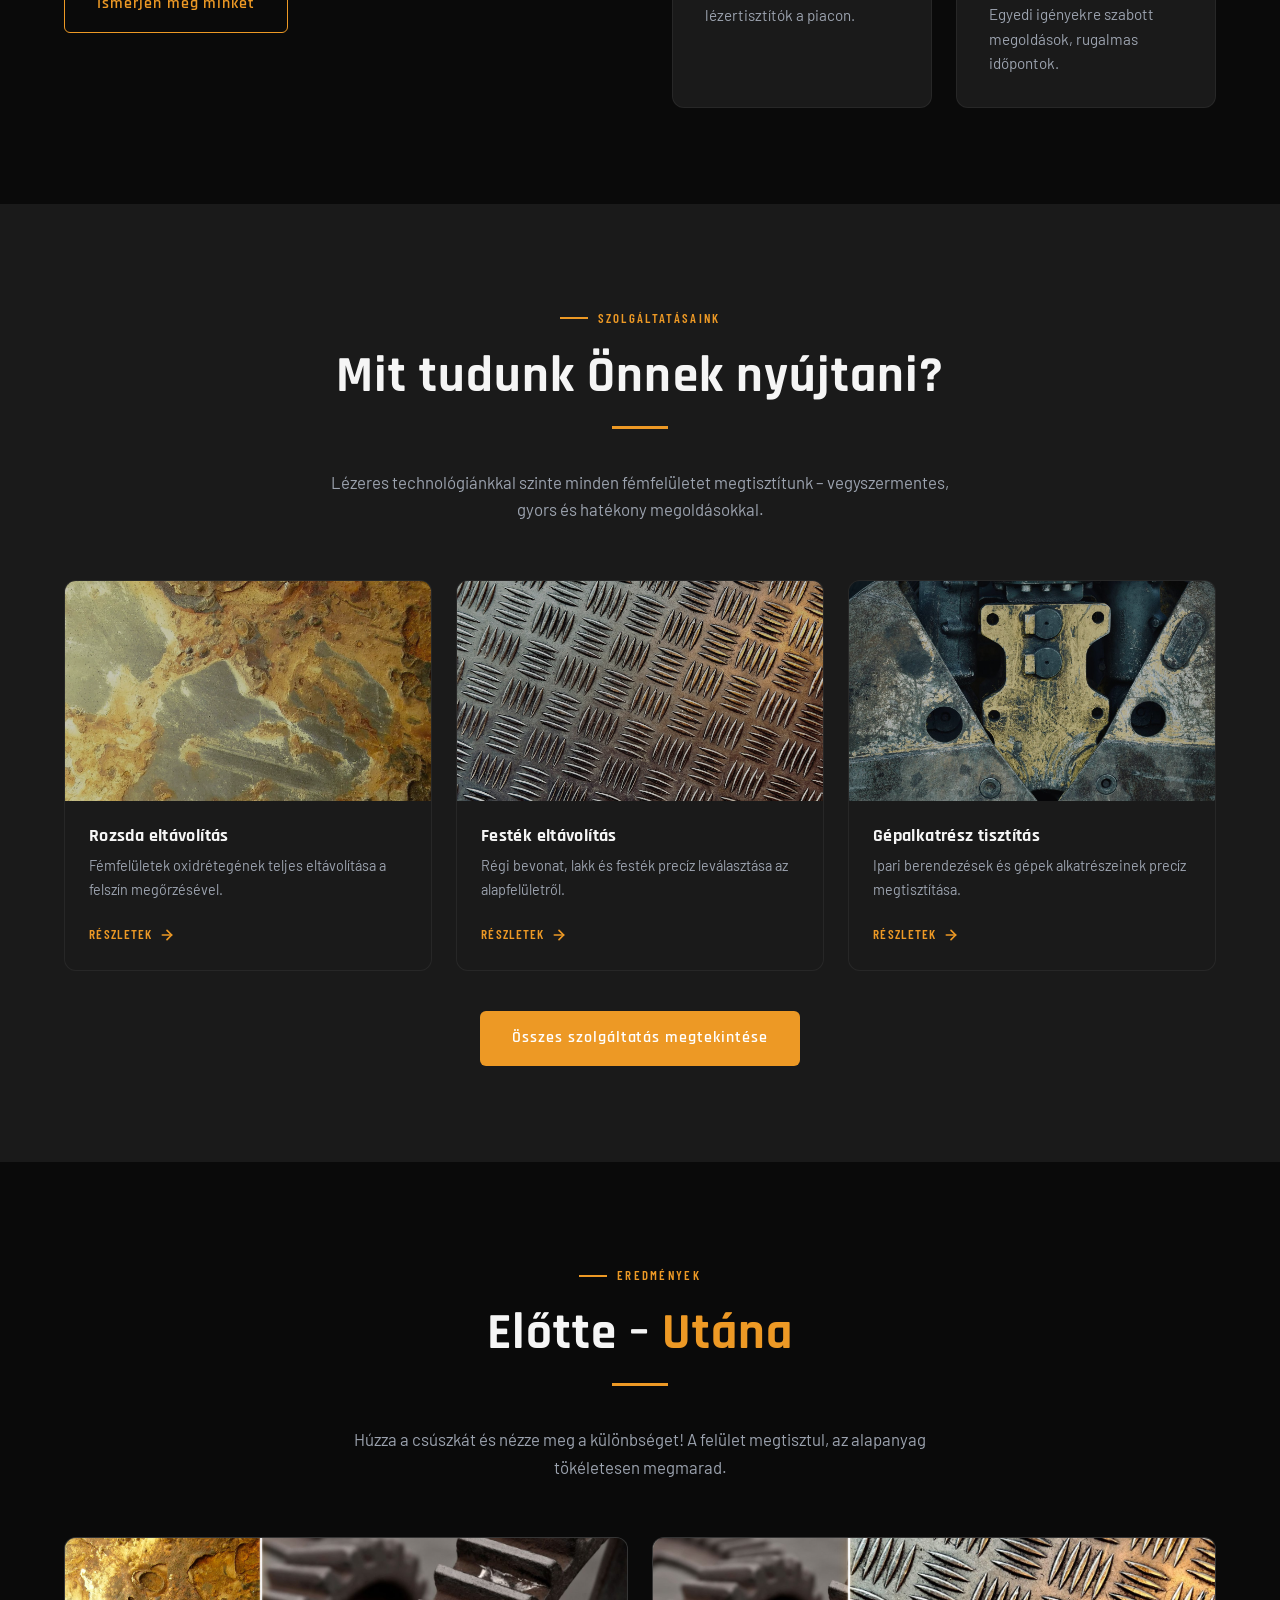
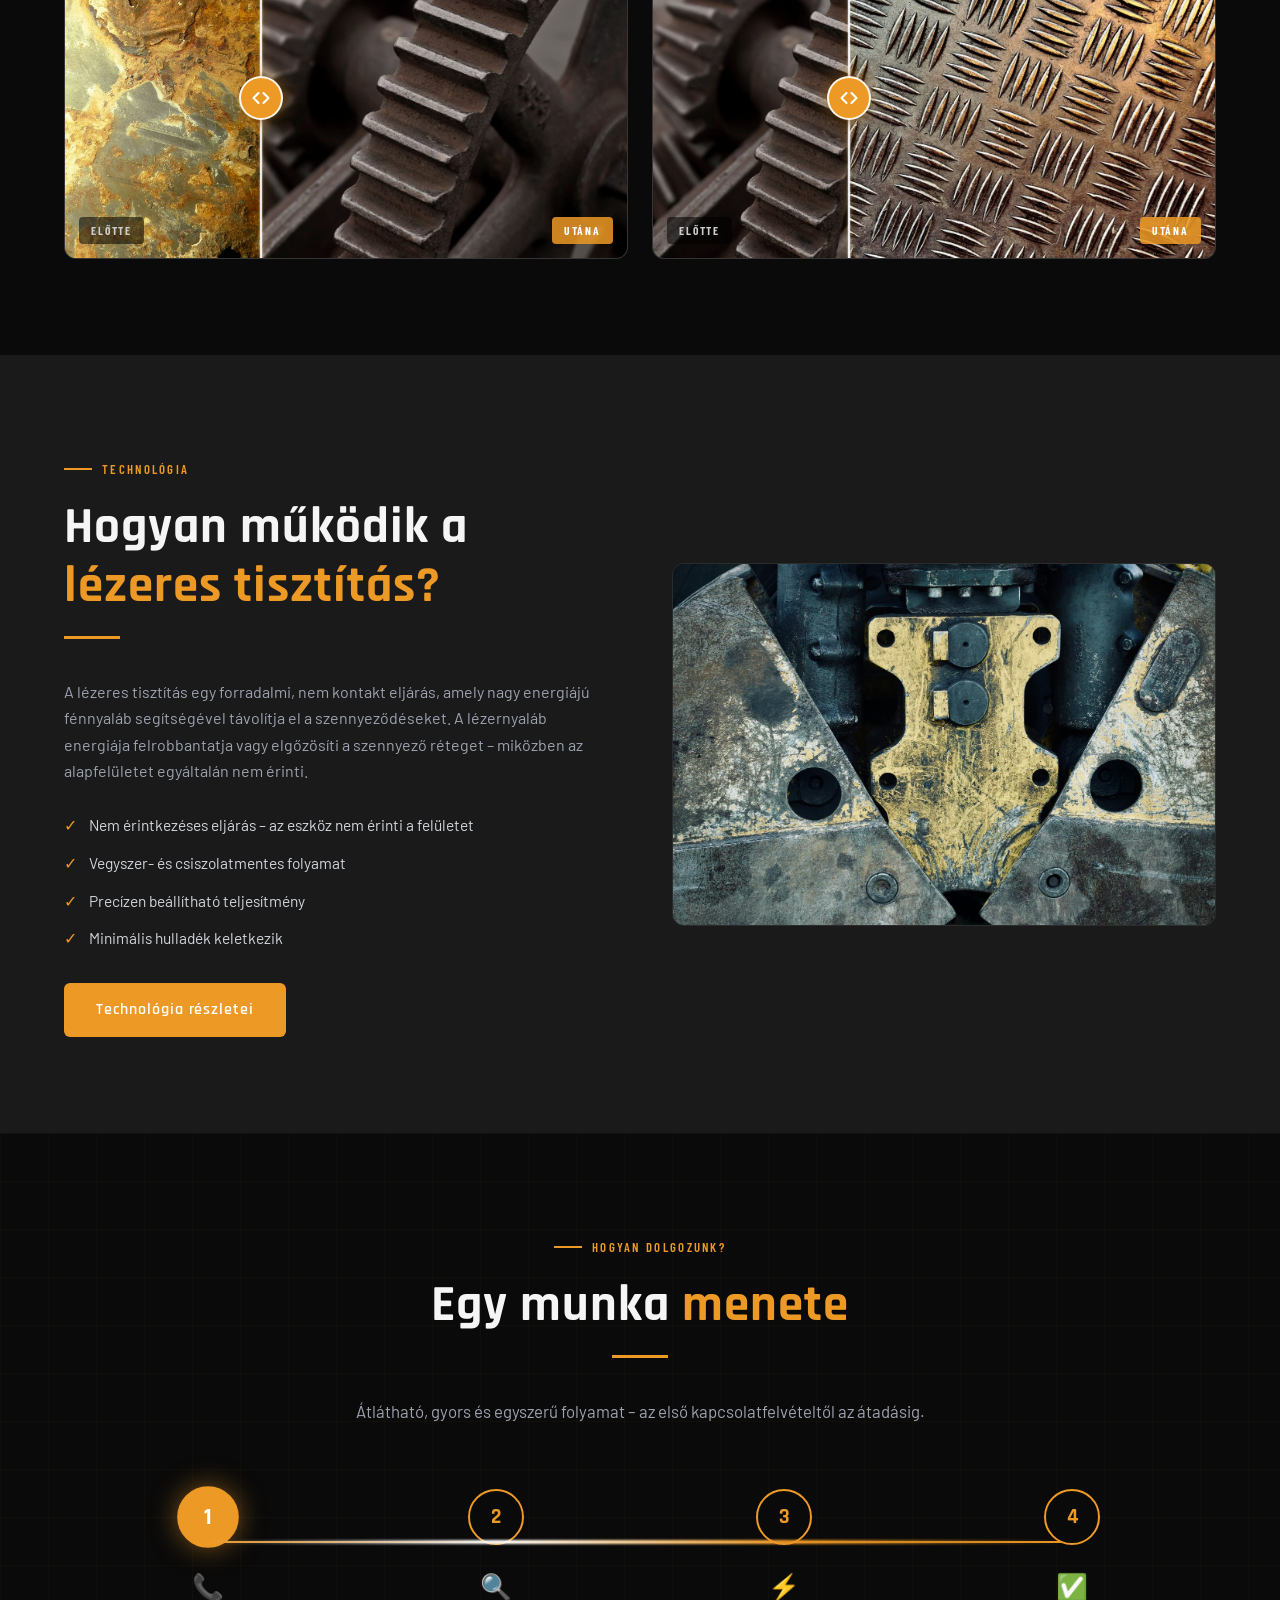
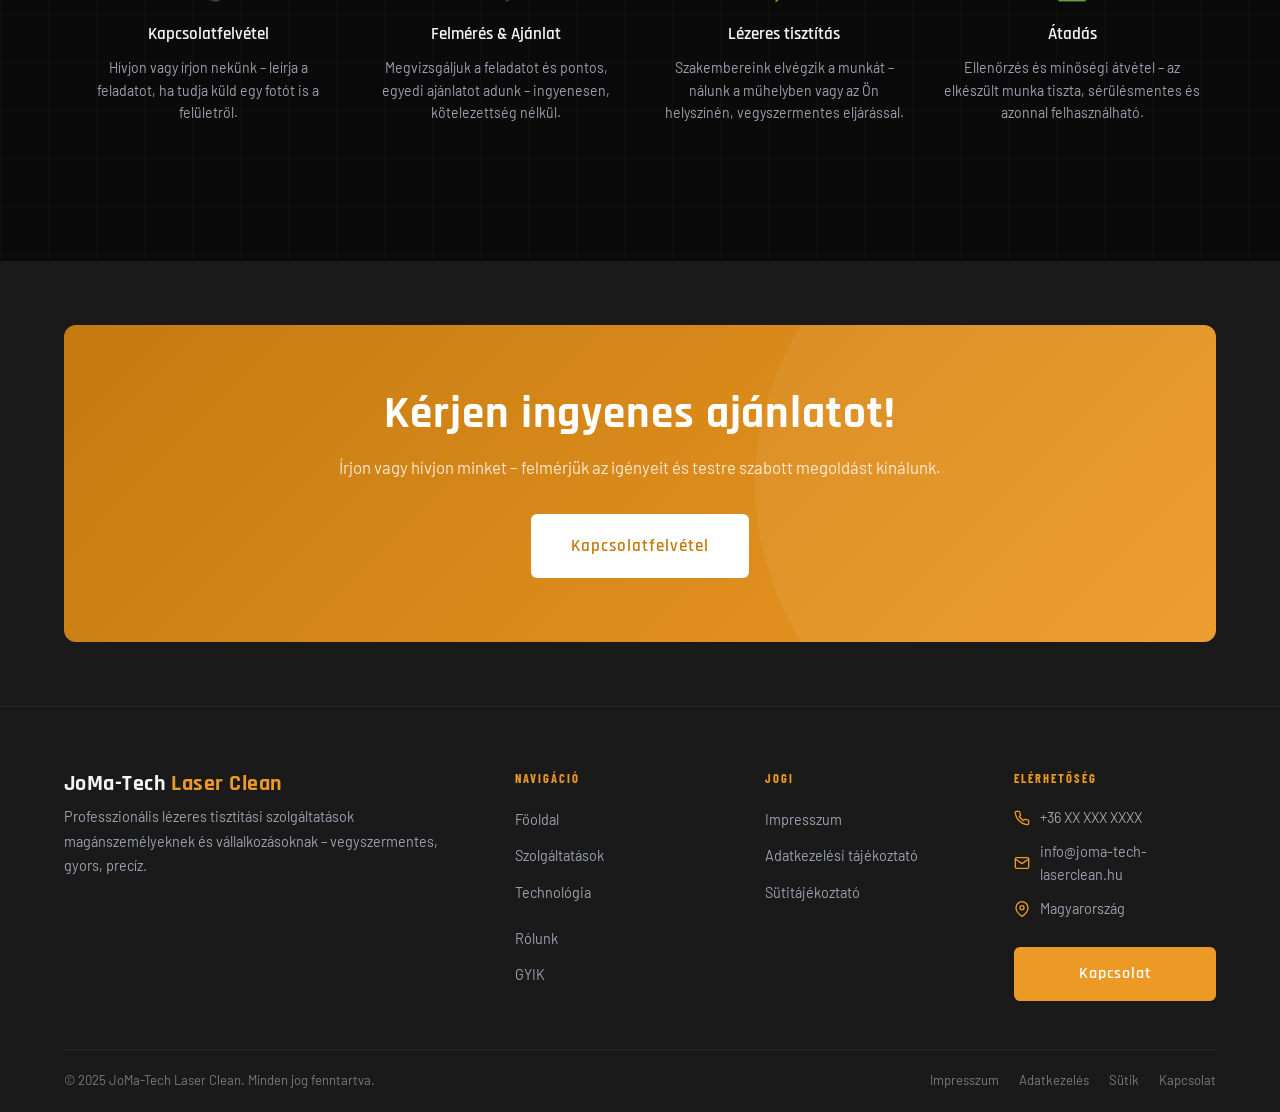
==== commit 31c170a3: "Add files via upload" ====
--- a/index.html
+++ b/index.html
@@ -51,6 +51,10 @@
     <nav class="nav-wrap">
       <a href="index.html" class="nav-logo">
         <img src="assets/img/logo.png" alt="JoMa-Tech Laser Clean logó" class="nav-logo-img">
+        <div class="nav-logo-text">
+          <strong>JoMa-Tech</strong>
+          <span>Laser Clean</span>
+        </div>
       </a>
       <div class="nav-links">
         <a href="index.html" class="active">Főoldal</a>
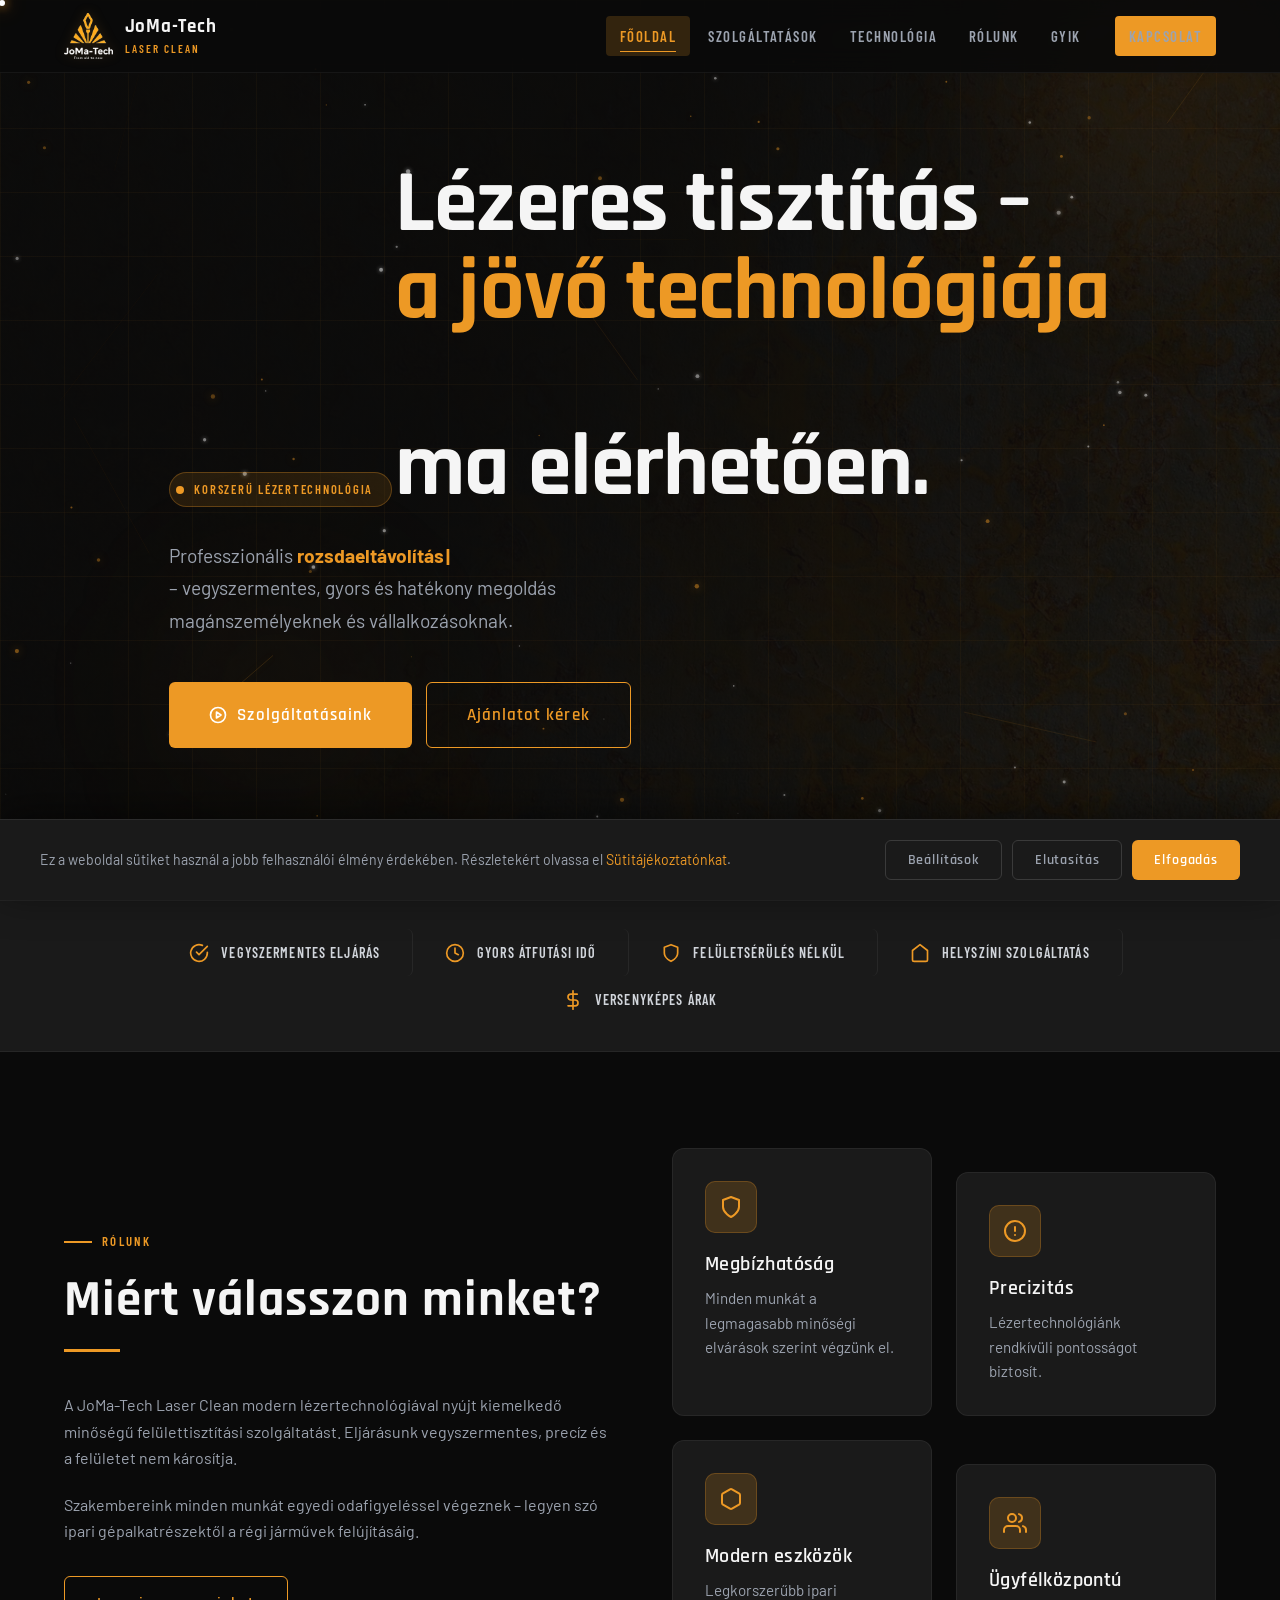
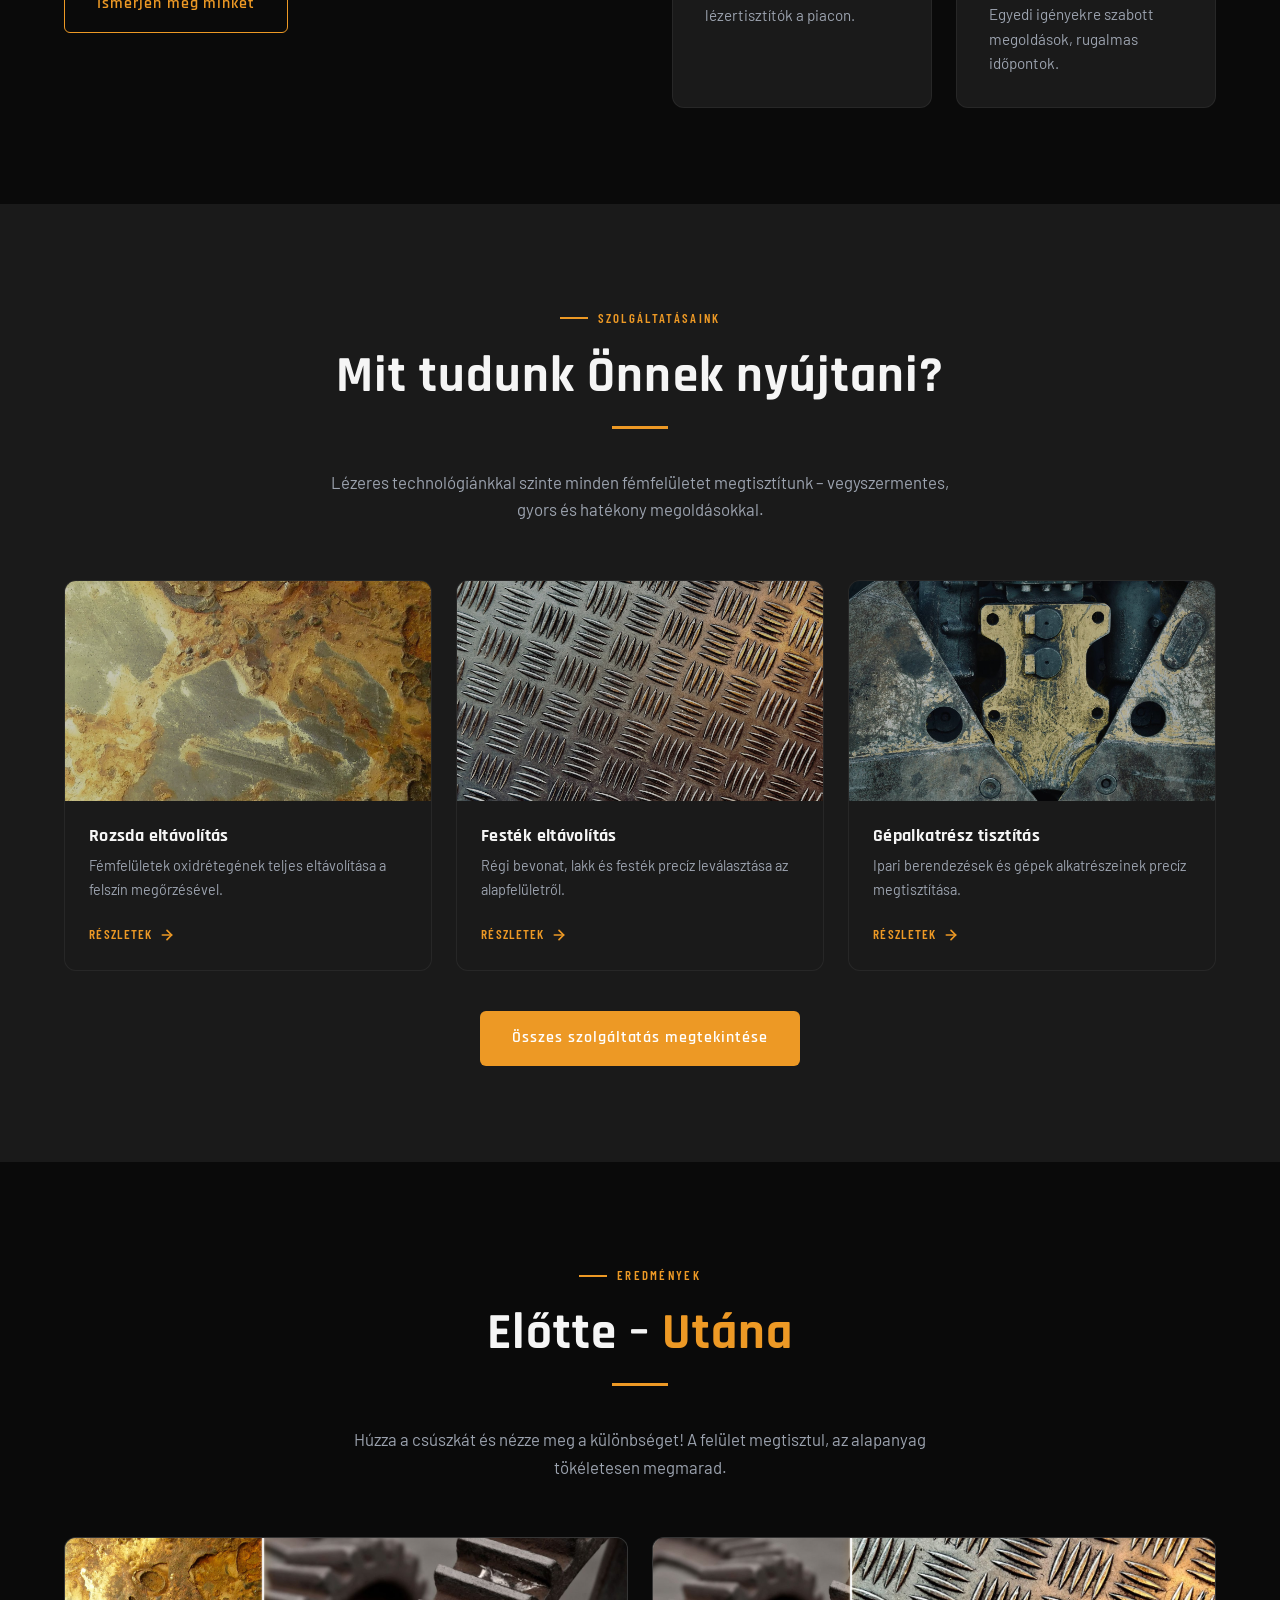
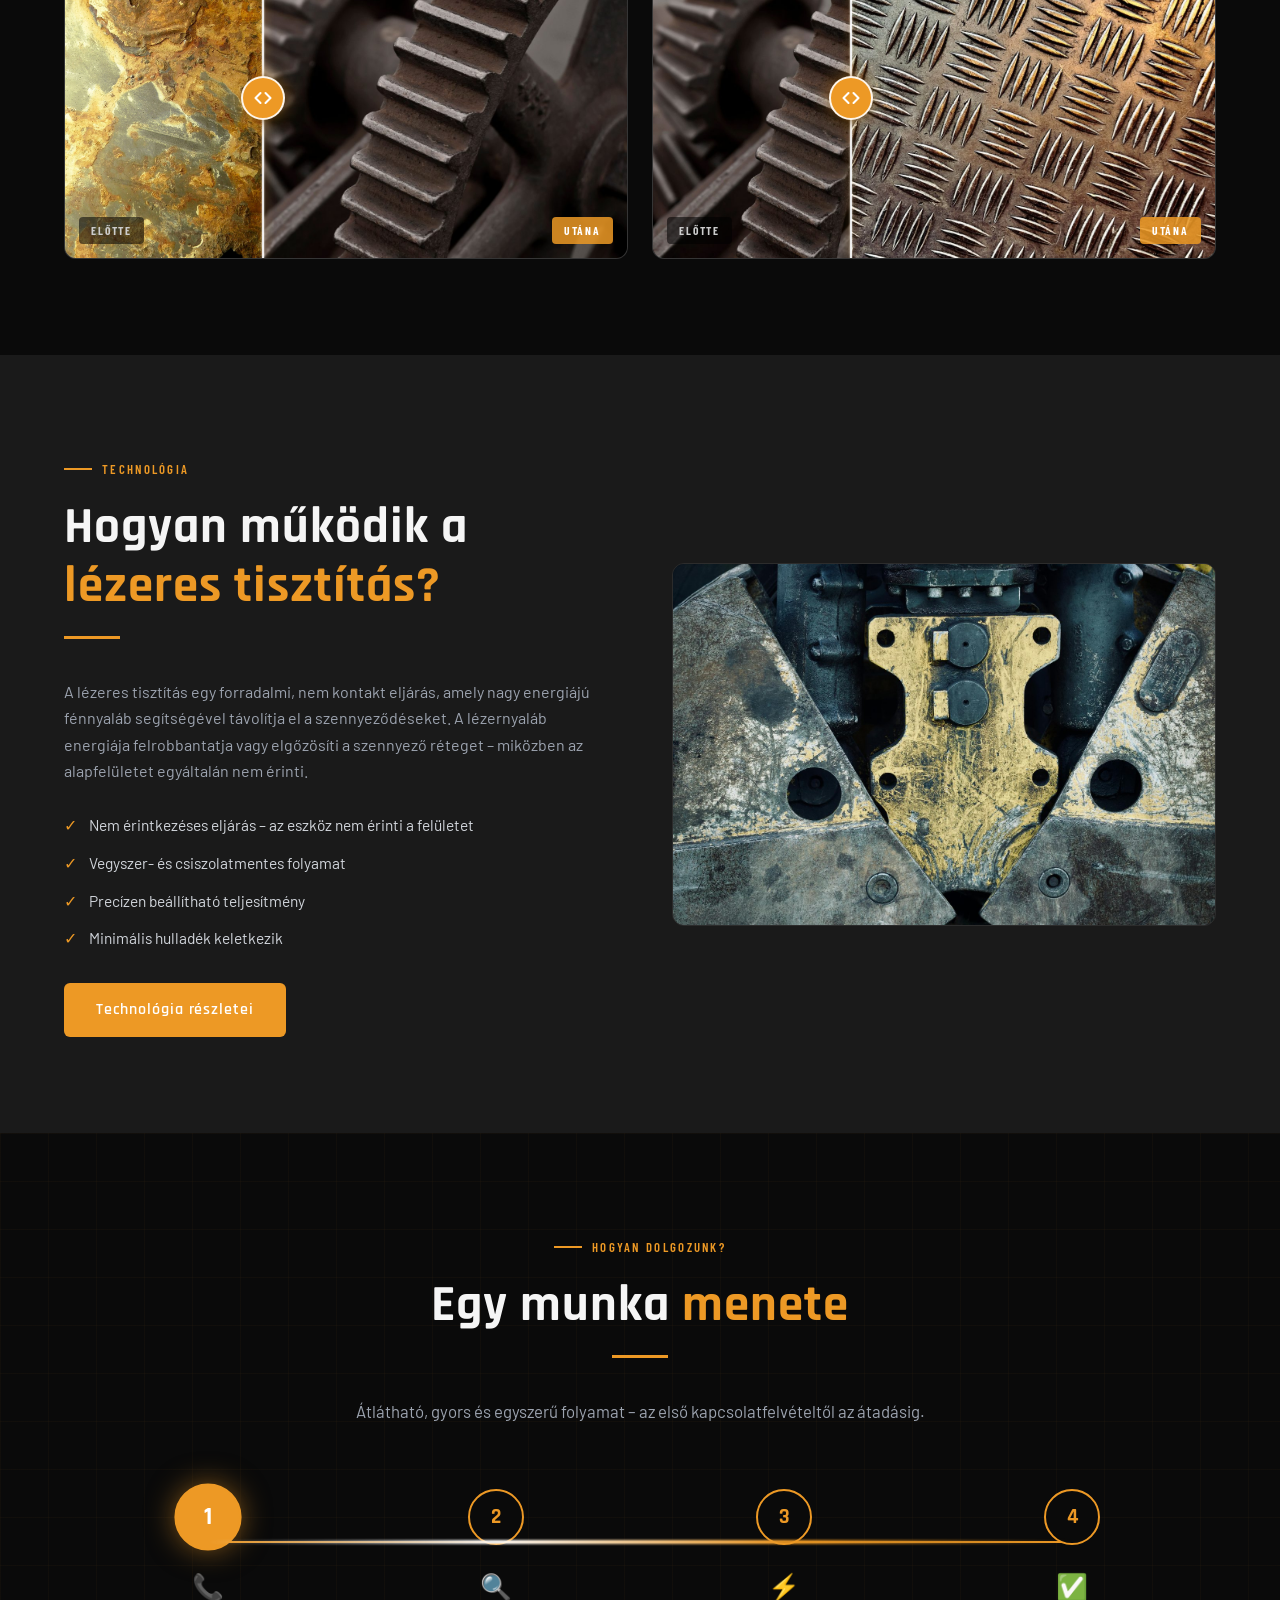
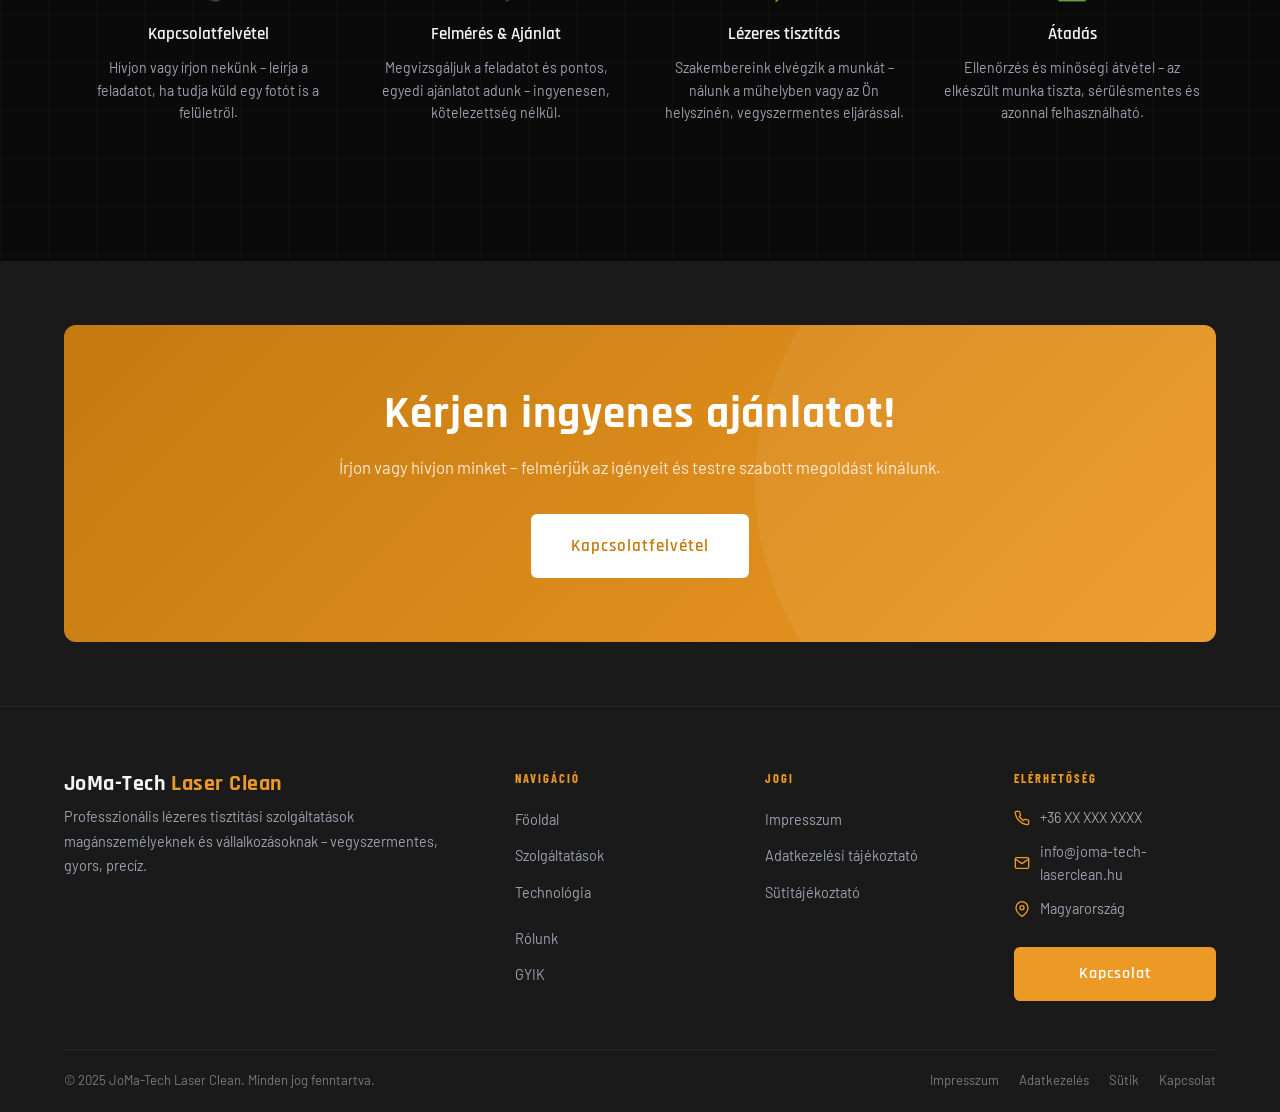
==== commit 8a4b3ea5: "Add files via upload" ====
--- a/index.html
+++ b/index.html
@@ -28,6 +28,7 @@
   <meta name="twitter:image" content="https://joma-tech-laserclean.hu/assets/img/og-image.jpg">
 
   <title>JoMa-Tech Laser Clean – Professzionális Lézeres Tisztítás Magyarországon</title>
+  <link rel="sitemap" type="application/xml" href="sitemap.xml">
   <link rel="stylesheet" href="assets/css/style.css">
   <link rel="preconnect" href="https://fonts.googleapis.com">
   <link rel="preconnect" href="https://fonts.gstatic.com" crossorigin>
--- a/assets/css/style.css
+++ b/assets/css/style.css
@@ -179,6 +179,40 @@
   align-items: center;
   gap: 12px;
   text-decoration: none;
+}
+.nav-logo-img {
+  height: 46px;
+  width: auto;
+  display: block;
+  object-fit: contain;
+  filter: drop-shadow(0 0 6px rgba(237,153,37,0.25));
+  transition: filter 0.3s ease, transform 0.3s ease;
+}
+.nav-logo:hover .nav-logo-img {
+  filter: drop-shadow(0 0 14px rgba(237,153,37,0.6));
+  transform: scale(1.04);
+}
+@media (max-width: 480px) {
+  .nav-logo-img { height: 38px; }
+}
+.nav-logo-text {
+  line-height: 1.15;
+}
+.nav-logo-text strong {
+  display: block;
+  font-family: var(--font-display);
+  font-size: 1.18rem;
+  font-weight: 700;
+  color: #ffffff;
+  letter-spacing: 0.04em;
+}
+.nav-logo-text span {
+  font-family: var(--font-cond);
+  font-size: 0.68rem;
+  font-weight: 600;
+  letter-spacing: 0.2em;
+  text-transform: uppercase;
+  color: var(--orange);
 }
 .nav-logo-icon {
   width: 40px; height: 40px;
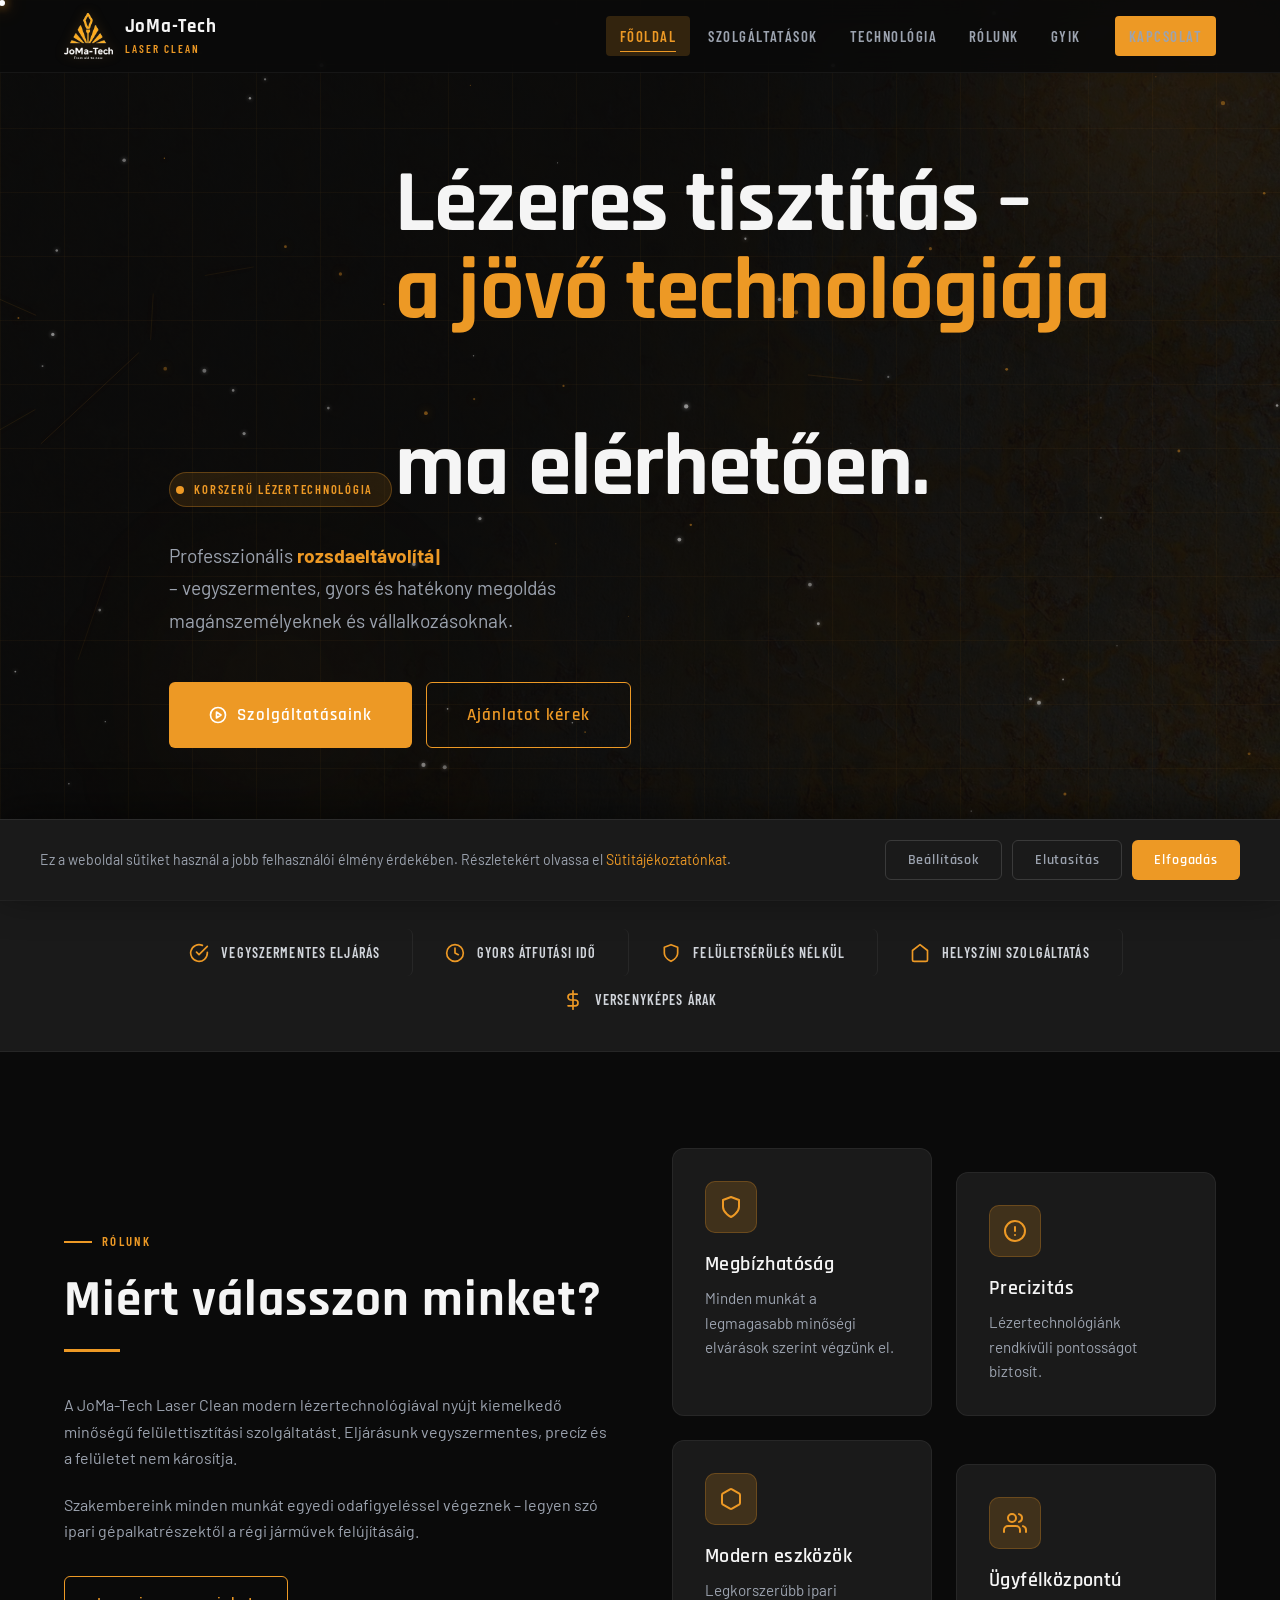
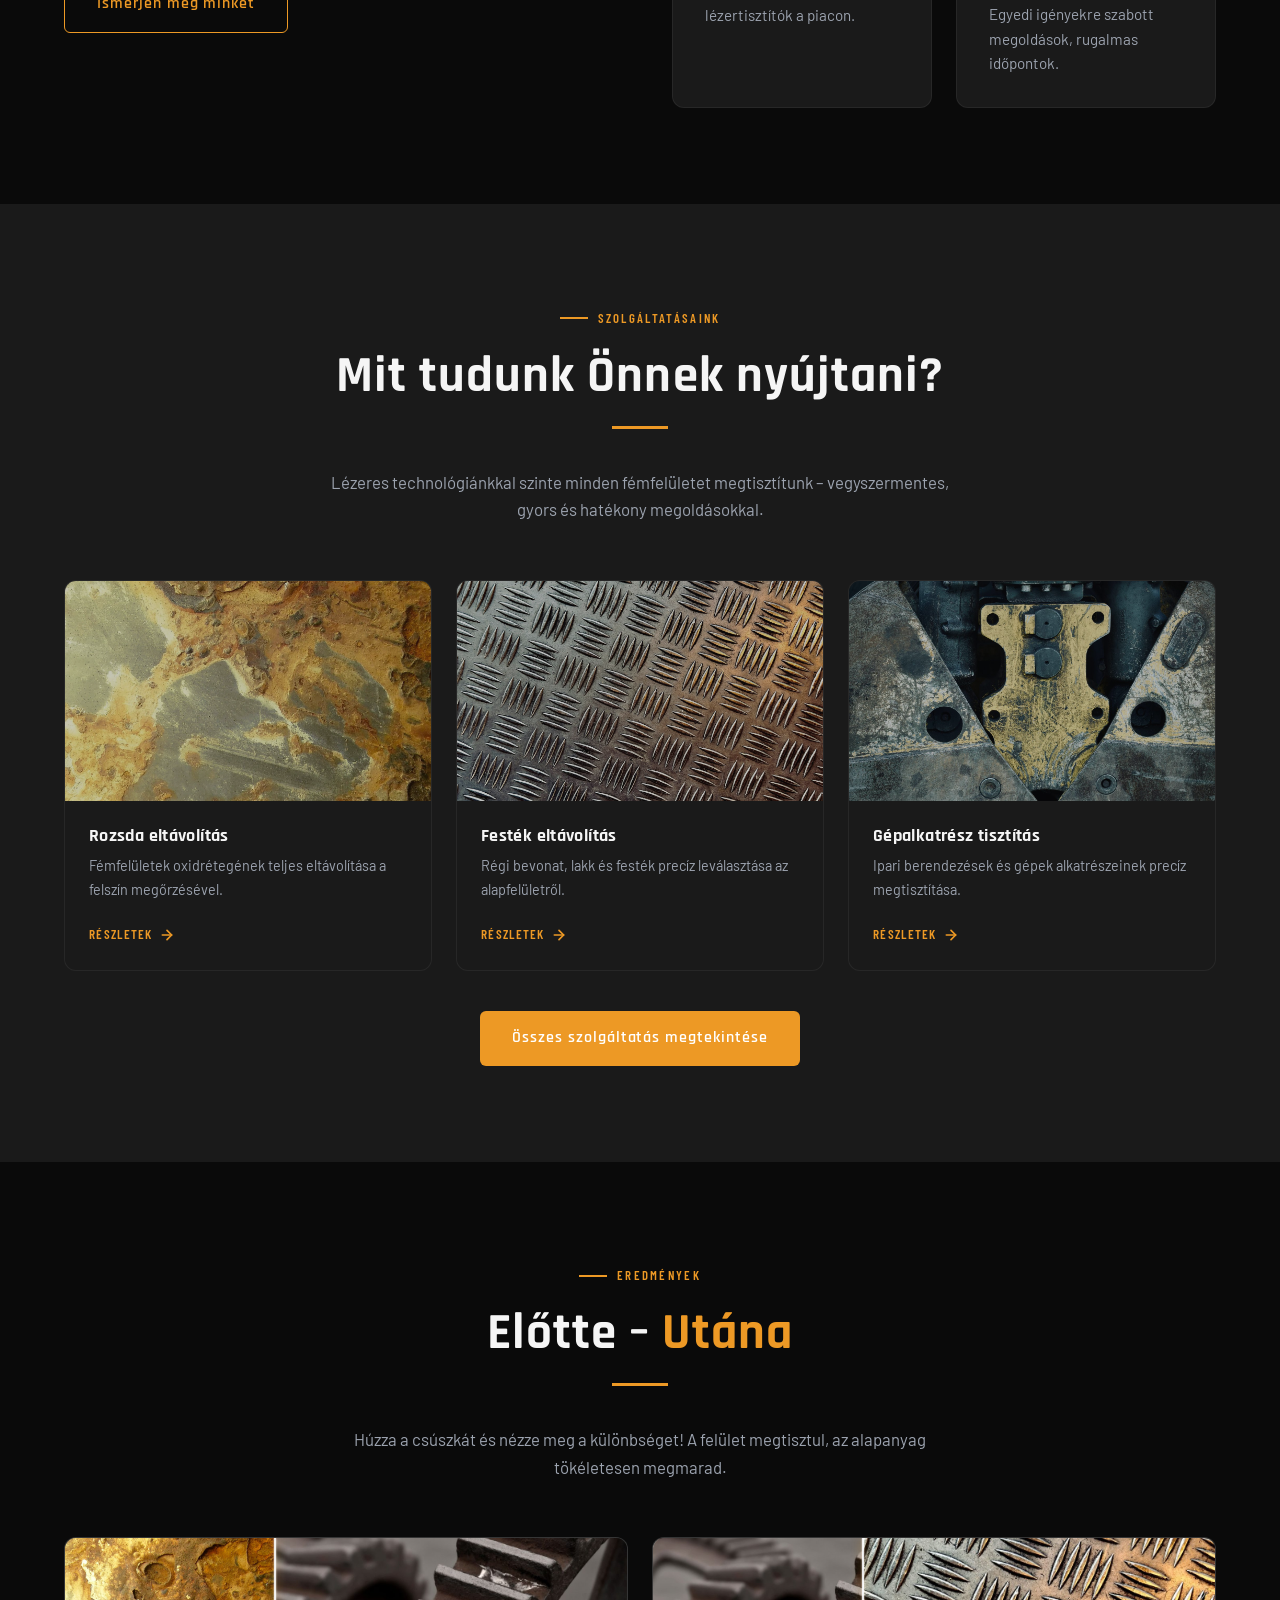
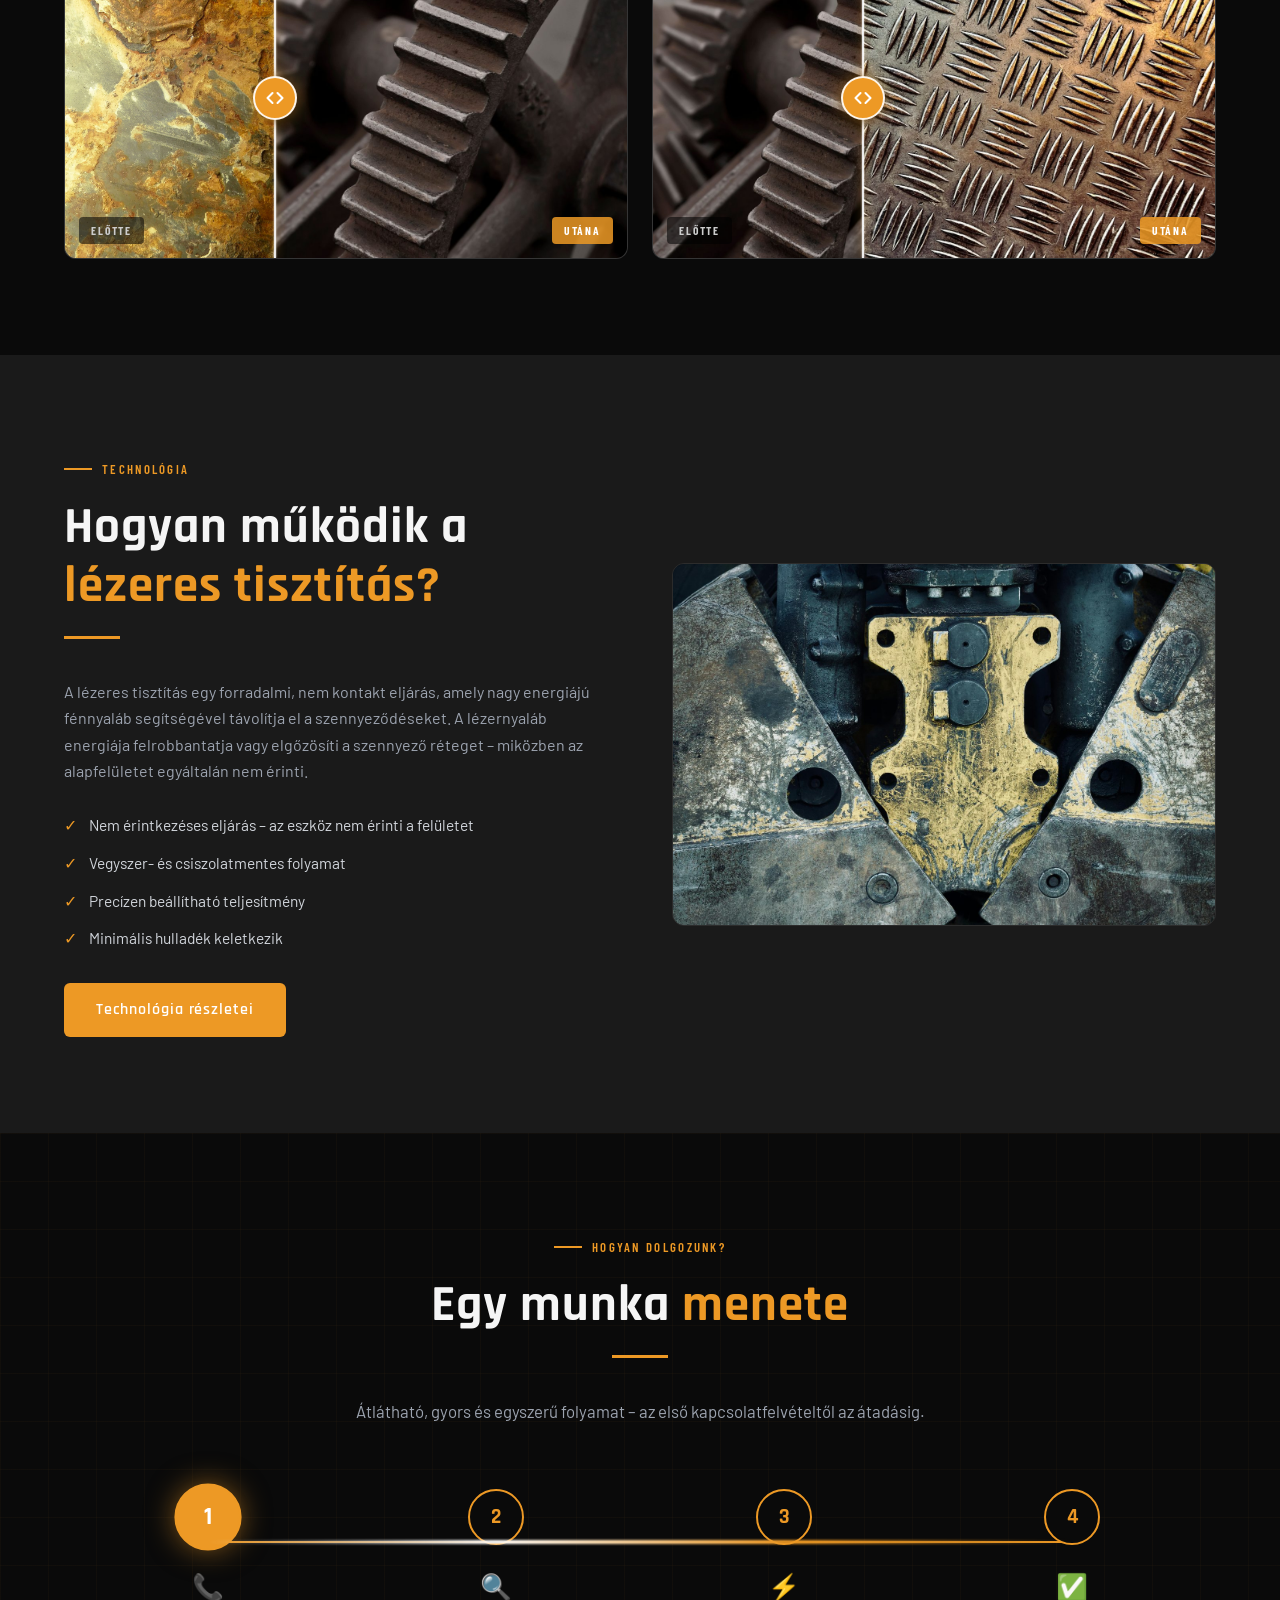
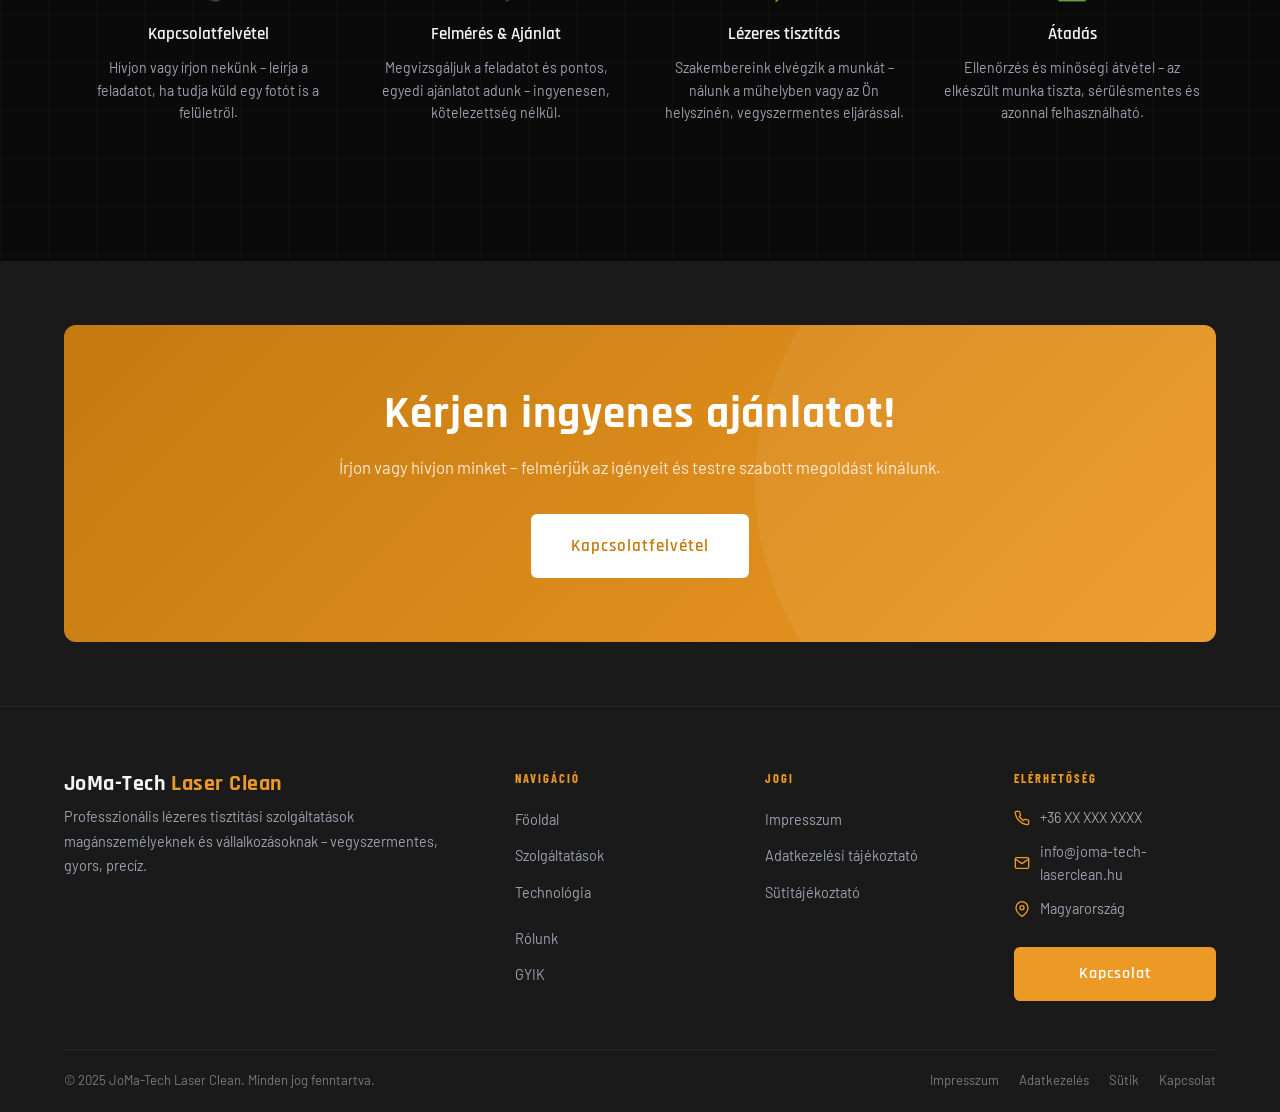
==== commit 29d77b91: "Add files via upload" ====
--- a/index.html
+++ b/index.html
@@ -15,7 +15,7 @@
   <meta property="og:title" content="JoMa-Tech Laser Clean – Professzionális Lézeres Tisztítás Magyarországon">
   <meta property="og:description" content="Lézeres rozsdaeltávolítás, festékeltávolítás és fémtisztítás vegyszermentes technológiával. Gyors, precíz, helyszíni szolgáltatás magánszemélyeknek és vállalkozásoknak.">
   <meta property="og:url" content="https://joma-tech-laserclean.hu/">
-  <meta property="og:image" content="https://joma-tech-laserclean.hu/assets/img/og-image.jpg">
+  <meta property="og:image" content="assets/img/og-image.jpg">
   <meta property="og:image:width" content="1200">
   <meta property="og:image:height" content="630">
   <meta property="og:locale" content="hu_HU">
@@ -25,7 +25,7 @@
   <meta name="twitter:card" content="summary_large_image">
   <meta name="twitter:title" content="JoMa-Tech Laser Clean – Professzionális Lézeres Tisztítás Magyarországon">
   <meta name="twitter:description" content="Lézeres rozsdaeltávolítás, festékeltávolítás és fémtisztítás vegyszermentes technológiával. Gyors, precíz, helyszíni szolgáltatás magánszemélyeknek és vállalkozásoknak.">
-  <meta name="twitter:image" content="https://joma-tech-laserclean.hu/assets/img/og-image.jpg">
+  <meta name="twitter:image" content="assets/img/og-image.jpg">
 
   <title>JoMa-Tech Laser Clean – Professzionális Lézeres Tisztítás Magyarországon</title>
   <link rel="sitemap" type="application/xml" href="sitemap.xml">
